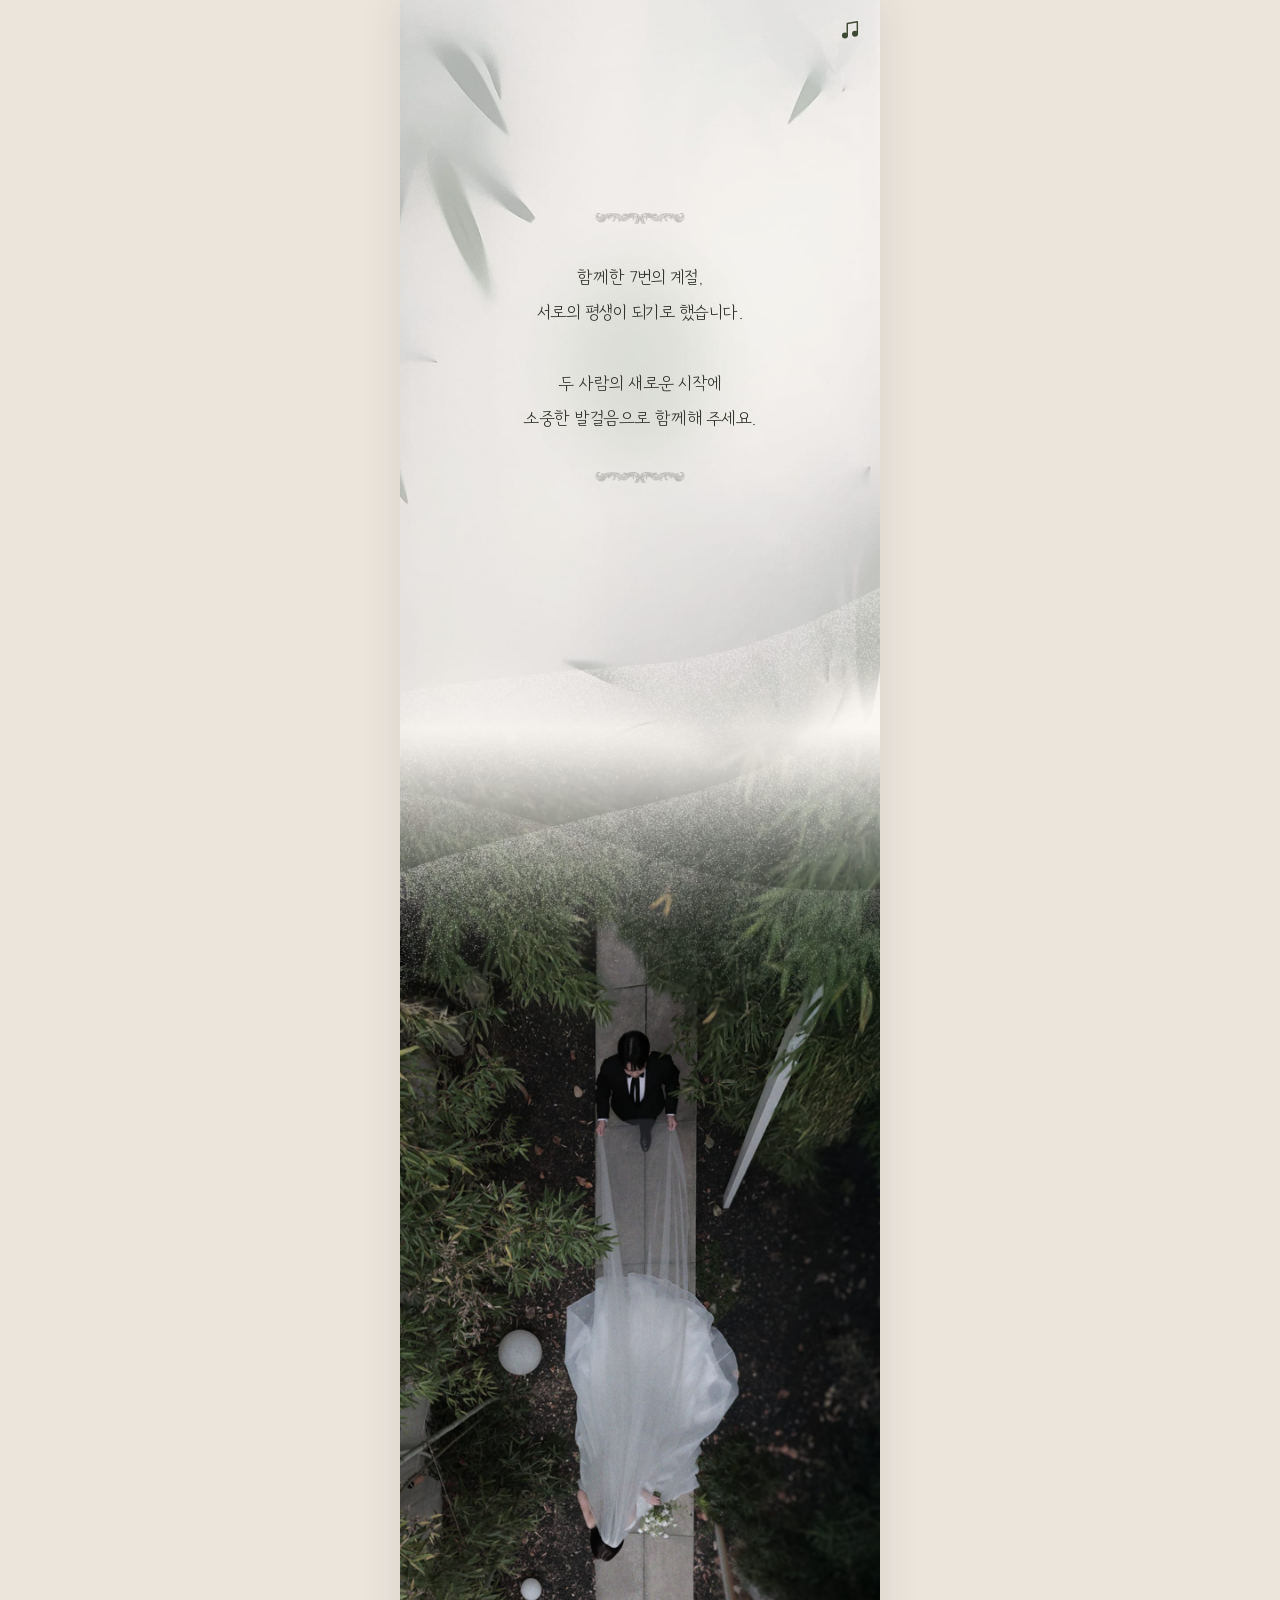
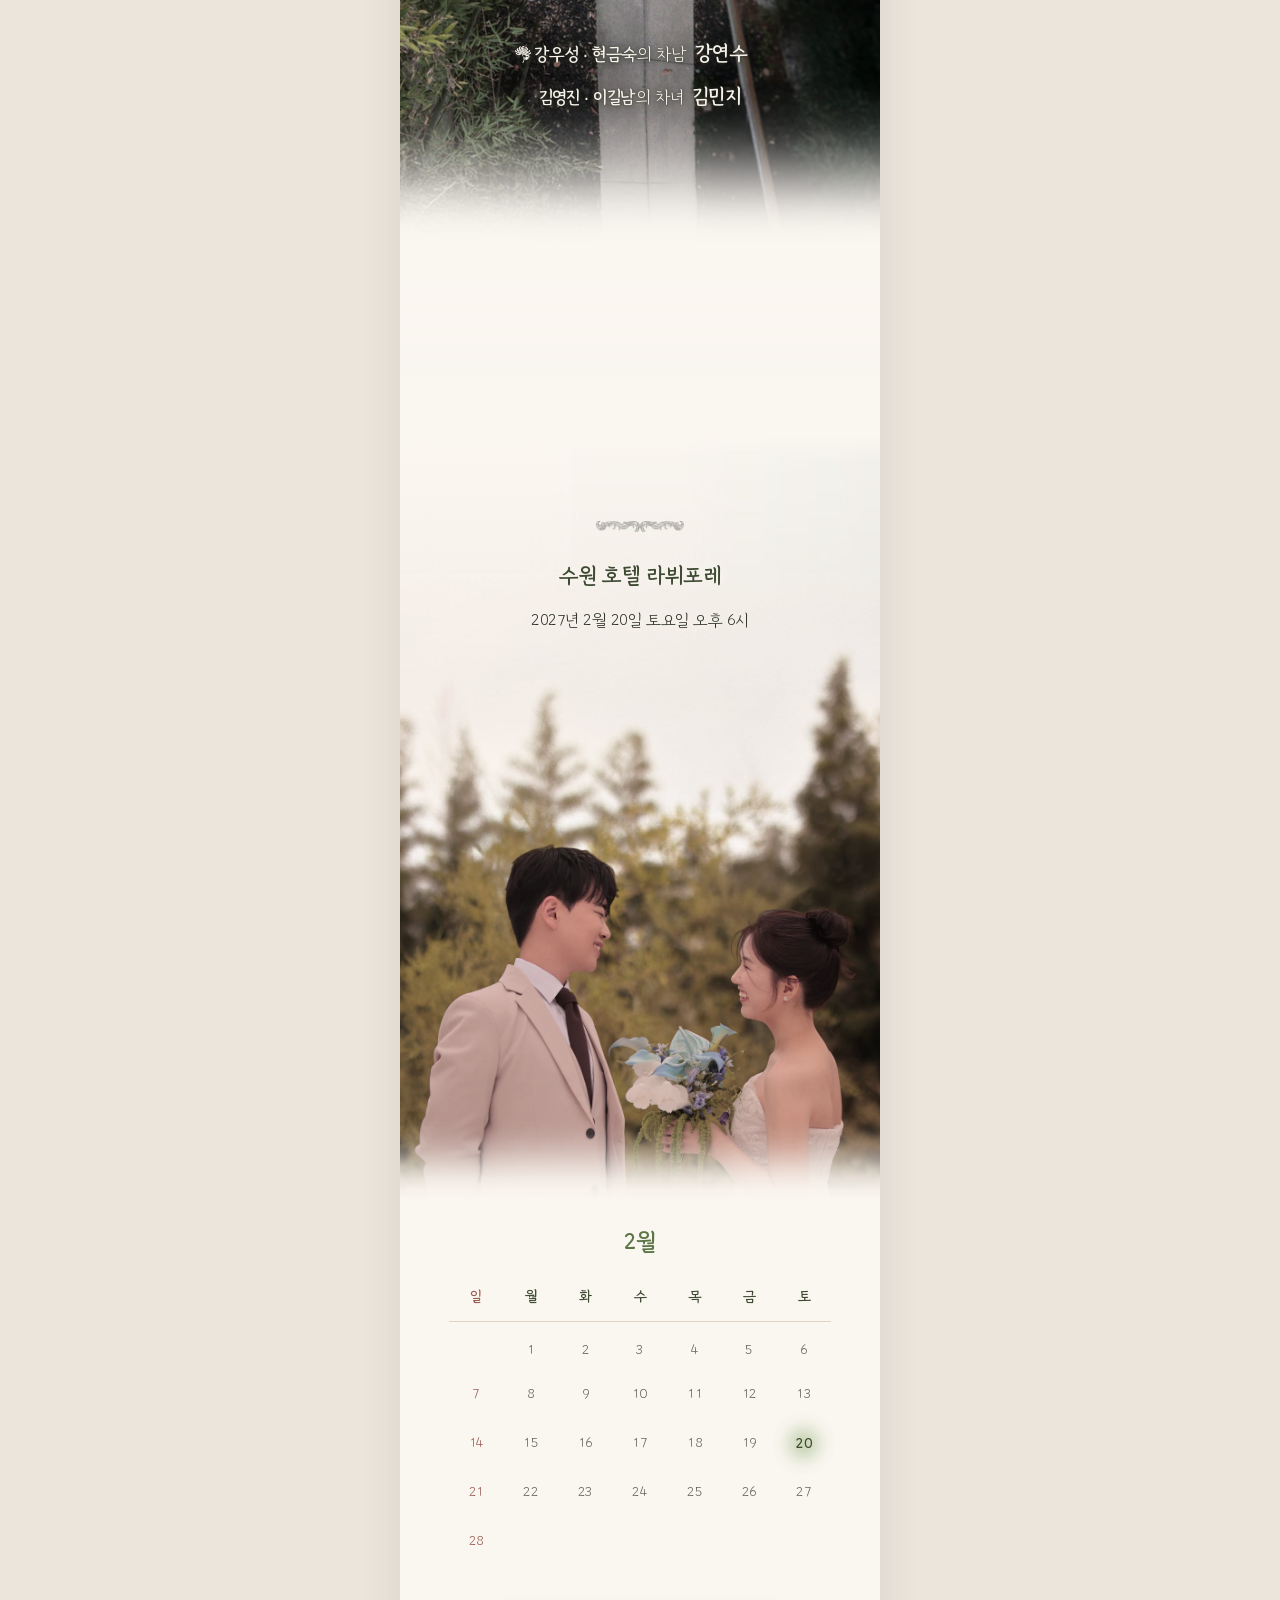
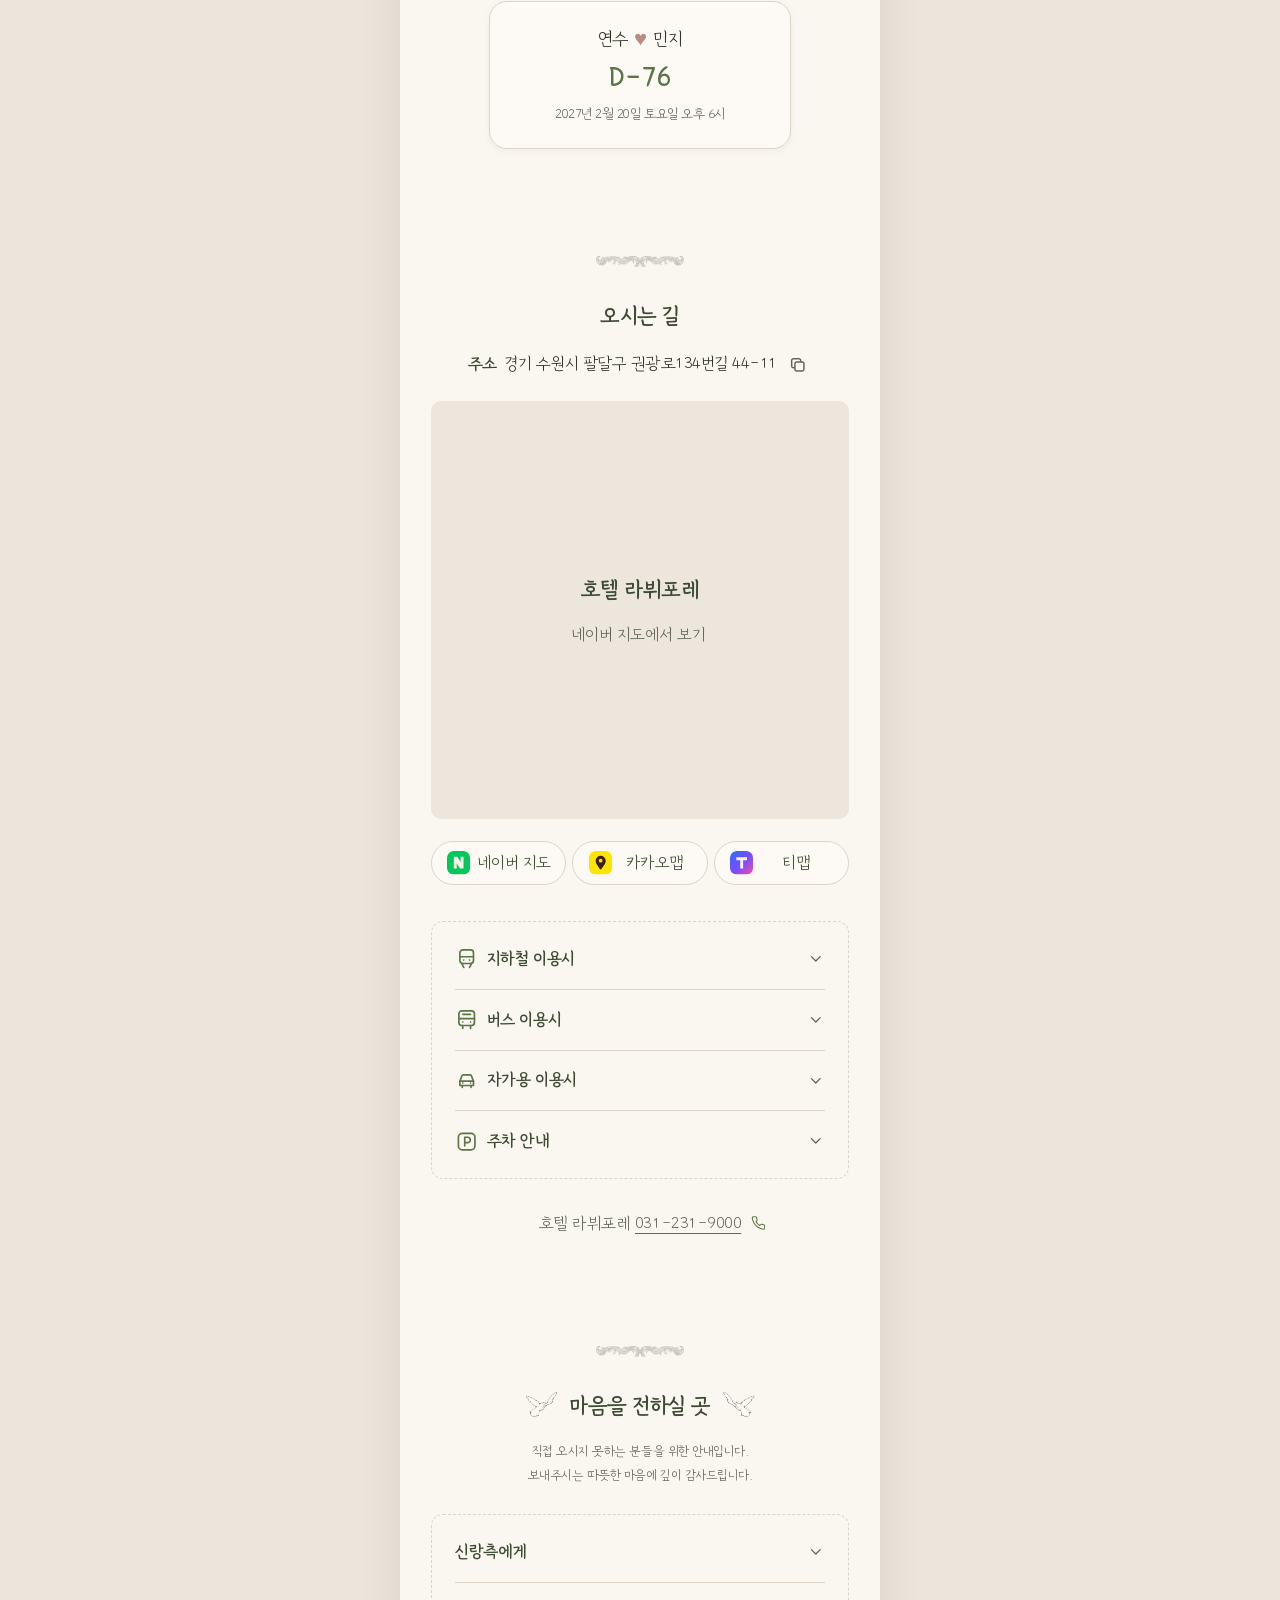
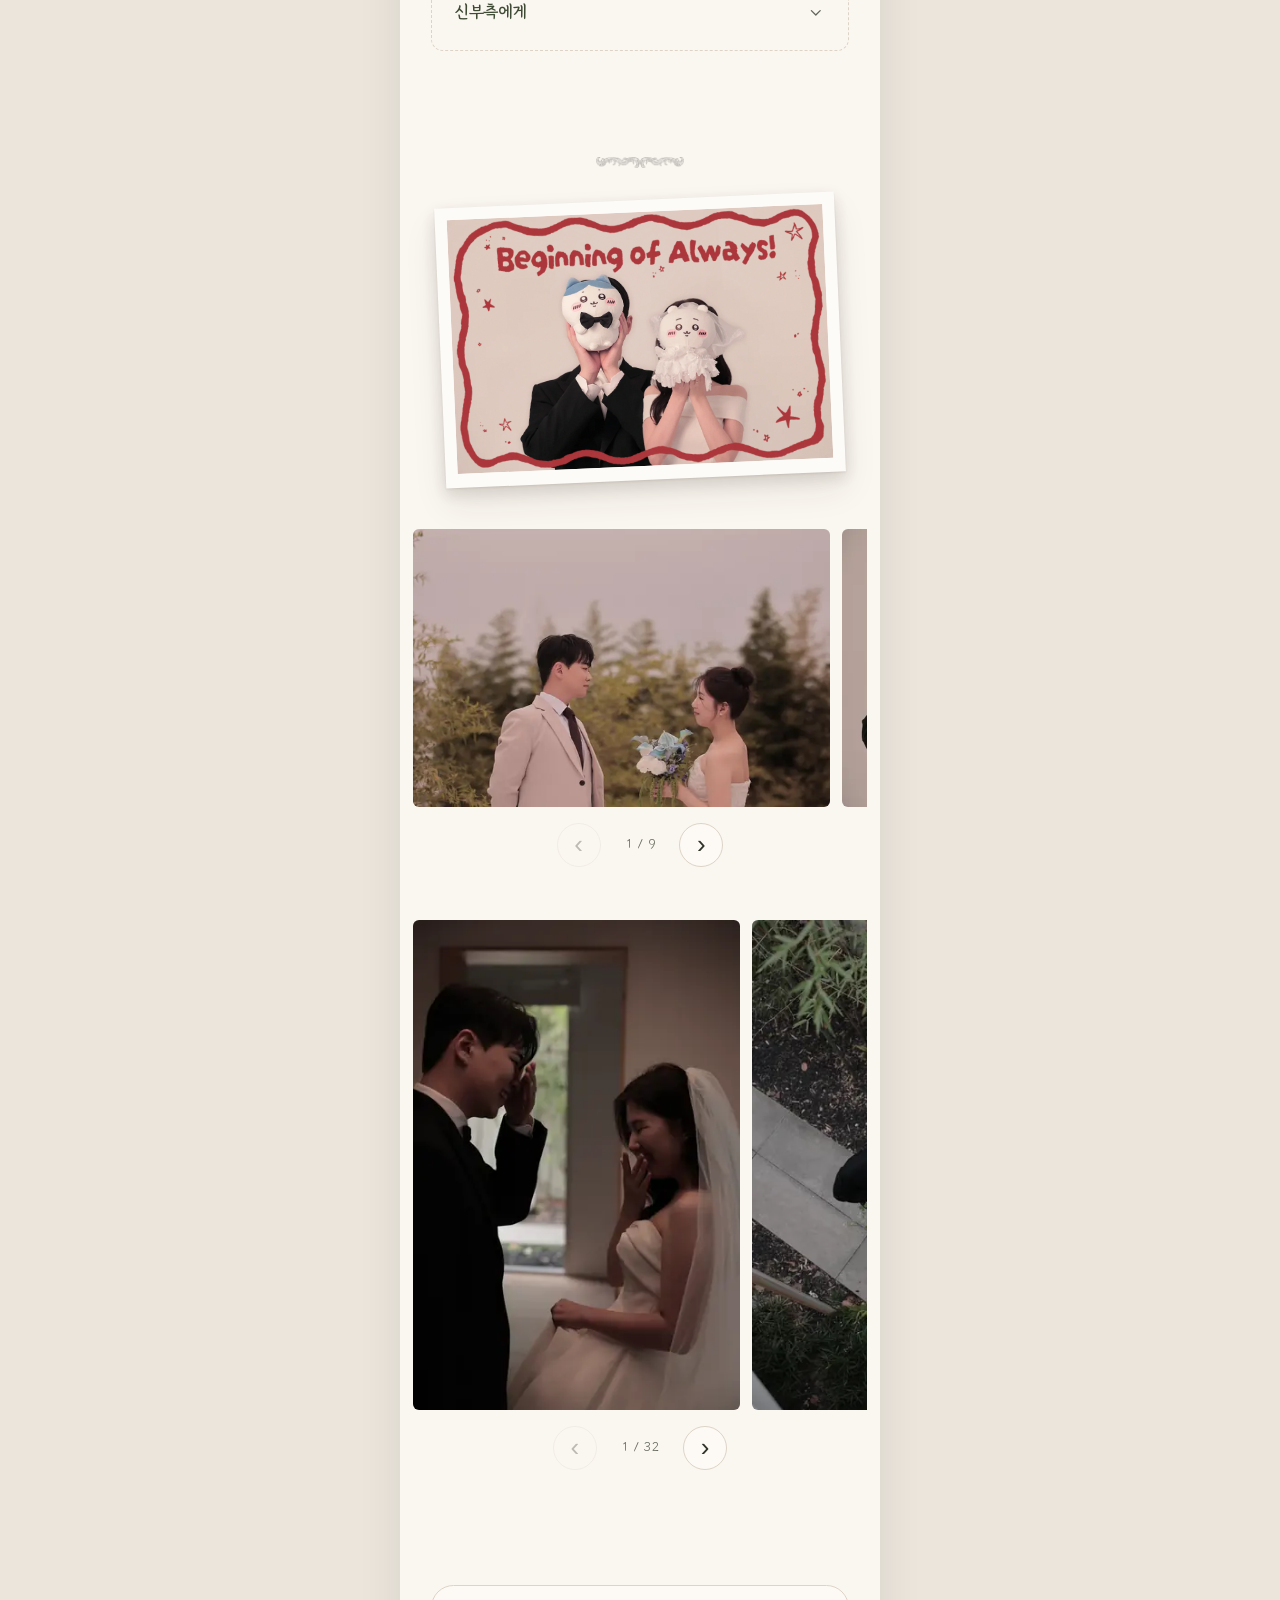
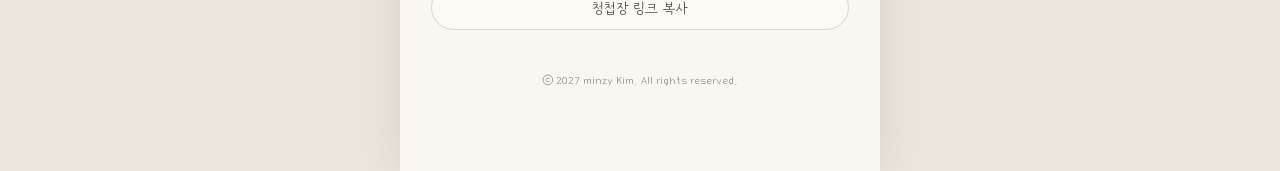
==== web/index.html @ 47d132ed "Allow mouse dragging in both photo sliders" ====
<!doctype html>
<html lang="ko">
<head>
<meta charset="utf-8">
<meta name="viewport" content="width=device-width, initial-scale=1, viewport-fit=cover">
<title>강연수 ♥ 김민지</title>
<meta name="description" content="2027년 2월 20일 토요일 오후 6시, 수원 호텔 라뷔포레">
<meta property="og:type" content="website">
<meta property="og:title" content="강연수 ♥ 김민지">
<meta property="og:description" content="2027년 2월 20일 토요일 오후 6시 · 수원 호텔 라뷔포레">
<!-- og:image must be an absolute URL for KakaoTalk etc. — swap the host when the site moves to real hosting -->
<meta property="og:image" content="https://yoga-tournament-concerning-annually.trycloudflare.com/img/og.jpg?v=3">
<meta property="og:image:width" content="1200">
<meta property="og:image:height" content="811">
<meta name="theme-color" content="#faf6f0">
<link rel="preload" href="fonts/GangwonEdu-Opening.woff2" as="font" type="font/woff2" crossorigin>
<script>document.documentElement.classList.add('opening-font-pending');</script>

<style>
  @font-face { font-family: "GangwonEduOpening"; font-weight: 300; font-display: swap; ascent-override: 86%; descent-override: 14%; src: url("fonts/GangwonEdu-Opening.woff2") format("woff2"); }
  @font-face { font-family: "GangwonEdu"; font-weight: 300; font-display: swap; ascent-override: 86%; descent-override: 14%; src: url("fonts/GangwonEdu-Light.woff2") format("woff2"), url("fonts/GangwonEdu-Light.woff") format("woff"); }
  @font-face { font-family: "GangwonEdu"; font-weight: 700; font-display: swap; ascent-override: 86%; descent-override: 14%; src: url("fonts/GangwonEdu-Bold.woff2") format("woff2"), url("fonts/GangwonEdu-Bold.woff") format("woff"); }

  :root {
    /* palette — warm cream + sage, no pure black/white */
    --page: #faf6f0;        /* page background */
    --outer: #ebe5dc;       /* outside the 480px column */
    --surface: #fdfaf5;     /* buttons */
    --line: #ddd4c7;        /* borders, dividers */
    --ink: #2f3328;         /* body text 12:1 */
    --ink-strong: #3e4a33;  /* titles 8.7:1 */
    --muted: #62665a;       /* secondary text 5.5:1 */
    --accent: #5b7547;      /* sage text 4.8:1 */
    --accent-fill: #5f7a4c; /* sage fills behind cream text */
    --day-fill: var(--accent); /* wedding-day circle in the D-day colour; takes light text */
    --sun: #9a5d53;         /* sunday 4.8:1 */
    --on-dark: #f7f2ea;     /* text on photos / dark fills */
    --shade: 47, 51, 40;    /* rgb of --ink for shadows */
    /* 1 design px (PSD is 1080 wide) */
    --u: calc(min(100vw, 480px) / 1080);
    /* readable type scale with phone floors */
    --fs-body: max(15px, calc(var(--u) * 42));
    --fs-small: max(13px, calc(var(--u) * 36));
    --fs-title: max(19px, calc(var(--u) * 54));
  }
  * { box-sizing: border-box; margin: 0; padding: 0; }
  html { -webkit-text-size-adjust: 100%; }
  body {
    background: var(--outer);
    color: var(--ink);
    font-family: "GangwonEdu", "Apple SD Gothic Neo", "Noto Sans KR", sans-serif;
    font-weight: 300;
    line-height: 1.7;
    letter-spacing: -0.03em; /* GangwonEdu sets wide; tighten the whole page a touch */
    word-break: keep-all;
  }
  .page {
    width: min(100vw, 480px);
    margin: 0 auto;
    background: var(--page);
    overflow: hidden; overflow: clip;
    box-shadow: 0 0 40px rgba(var(--shade), .1);
  }

  /* ---------- Hero (PSD 0–4200) ---------- */
  .hero {
    position: relative; aspect-ratio: 1080 / 4200; overflow: hidden; overflow: clip; /* clip: never becomes a scroll container */
    background: var(--page) url("img/hero.jpg") center top / 100% auto no-repeat;
  }
  .hero .orn { position: absolute; left: 50%; margin: 0; transform: translateX(-50%); }
  .hero .poem {
    font-family: "GangwonEduOpening", "GangwonEdu", sans-serif;
    min-height: 9em; opacity: 1; transition: opacity 1.2s ease;
    position: absolute; left: 0; right: 0; top: calc(var(--u) * 585);
    text-align: center; font-size: calc(var(--u) * 44); line-height: 1.8; color: var(--ink);
  }
  .hero .poem p + p { margin-top: 1.8em; }
  html.opening-font-pending .hero .poem { opacity: 0; transition: none; }
  .hero .names {
    position: absolute; left: 0; right: 0; top: calc(var(--u) * 3740 - 30px);
    text-align: center; color: var(--on-dark);
    /* no dark box behind the names any more (Rectangle 4 removed from hero.jpg) — a layered soft shade instead */
    text-shadow: 0 0 2px rgba(var(--shade), .75), 0 1px 6px rgba(var(--shade), .65), 0 0 16px rgba(var(--shade), .55), 0 0 32px rgba(var(--shade), .35);
    font-size: calc(var(--u) * 44); line-height: 1.9;
  }
  .names .line { white-space: nowrap; }
  .names b { font-weight: 700; }
  .names .who { font-weight: 700; font-size: 1.15em; margin-left: .35em; }
  /* inline so it travels with the text; negative margin cancels its width so the text stays centred */
  .names .flower {
    display: inline-block; vertical-align: middle; position: relative; top: -.08em;
    width: .8em; height: .9em; margin: 0 .15em 0 -.95em; /* image is 113×160, drawn a little flatter than its own ratio */
    filter: drop-shadow(0 0 3px rgba(var(--shade), .7)) drop-shadow(0 1px 8px rgba(var(--shade), .45));
  }

  /* ---------- Common section ---------- */
  section.block { padding: calc(var(--u) * 240) calc(var(--u) * 70) 0; text-align: center; }
  section.cal-sec { padding-top: 0; } /* no empty band: the photo's sky starts right where the hero fades out */
  section.block:last-of-type { padding-bottom: calc(var(--u) * 120); }
  .orn { display: block; height: auto; width: calc(var(--u) * 200); margin: 0 auto calc(var(--u) * 72); opacity: .5; }  .title { font-weight: 700; color: var(--ink-strong); font-size: var(--fs-title); line-height: 1.4; }
  .sub { font-size: var(--fs-body); color: var(--ink); margin-top: calc(var(--u) * 28); }
  .reveal {
    opacity: 0; transform: translateY(24px);
    transition: opacity 1.8s cubic-bezier(.22,.61,.36,1), transform 2s cubic-bezier(.22,.61,.36,1);
  }
  .reveal.on { opacity: 1; transform: none; }

  /* ---------- Couple photo with venue/date on top (calendar section) ----------
     Fades are plain cream gradient overlays (::before top, ::after bottom), NOT mask-image: a CSS mask over
     these large scaled layers made Chrome repeat a band of the block. */
  .duo {
    /* tall: long sky running up into the hero's cream. The bottom is trimmed by RAISE so the couple
       (anchored to the bottom) sits higher, while the forest and heading are pushed back down by RAISE. */
    --extra: 0px;   /* (spare) extra photo height at the bottom */
    --raise: calc(90px - var(--extra));
    position: relative; height: calc(var(--u) * 2300 - var(--raise)); overflow: hidden; overflow: clip;
    margin: 0 calc(var(--u) * -70) calc(var(--u) * -40); /* full-bleed past section padding */
  }
  .duo::before, .duo::after { content: ""; position: absolute; left: 0; right: 0; z-index: 1; pointer-events: none; }
  .duo::before { /* top: page cream easing out (smoothstep) */
    top: -1px; height: 14%;
    background: linear-gradient(to bottom, var(--page) 0%, rgba(250,246,240,.97) 12%, rgba(250,246,240,.87) 25%, rgba(250,246,240,.7) 38%, rgba(250,246,240,.5) 50%, rgba(250,246,240,.3) 62%, rgba(250,246,240,.13) 75%, rgba(250,246,240,.03) 88%, rgba(250,246,240,0) 100%);
  }
  .duo::after { /* bottom: couple is cut at the waist, ease into the page */
    bottom: -1px; height: 9%; /* short fade: hides the chest-level cut, shows as much body as the photo has */
    background: linear-gradient(to bottom, rgba(250,246,240,0) 0%, rgba(250,246,240,.03) 12%, rgba(250,246,240,.13) 25%, rgba(250,246,240,.3) 38%, rgba(250,246,240,.5) 50%, rgba(250,246,240,.7) 62%, rgba(250,246,240,.87) 75%, rgba(250,246,240,.97) 88%, var(--page) 100%);
  }
  .duo > img { position: absolute; left: 0; bottom: 0; width: 100%; height: auto; aspect-ratio: 1080 / 1667; }
  .duo > img { transform-origin: 50% 100%; scale: 1.08; } /* people a bit larger, anchored at the bottom */
  .duo > .bg { scale: 1.13; translate: -15px calc(var(--raise) - 87px); } /* forest enlarged on its own so the treeline rises high above the couple */
  /* couple a bit smaller (1.08 → 1.02) scaled around head height (≈51.6% of the image) so the heads stay put;
     nudged left for optical centring, then 5px back to the right */
  .duo .couple { scale: 1.02; transform-origin: 50% 51.6%; translate: calc(-1.75% + 5px) calc(-1 * var(--extra)); }
  /* Trigger at the couple's head level, below the photo's transparent sky. */
  .couple-trigger { position: absolute; left: 50%; bottom: calc(var(--u) * 800); width: 1px; height: 1px; pointer-events: none; }
  .duo .head { position: absolute; left: 0; right: 0; bottom: calc(var(--u) * 1535 - 30px - var(--raise)); z-index: 2; } /* treetops sit at 765/2300; heading ends 30px below them (over the treetops) */
  .duo .head .orn { margin-bottom: calc(var(--u) * 60); filter: drop-shadow(0 0 3px rgba(250,246,240,.9)); opacity: .7; }
  /* soft cream halo so the dark text stays legible where it overlaps the treetops */
  .duo .head .title, .duo .head .sub {
    text-shadow: 0 0 2px rgba(250,246,240,.95), 0 0 8px rgba(250,246,240,.9), 0 0 18px rgba(250,246,240,.75);
  }

  /* ---------- Calendar ---------- */
  .cal { width: calc(var(--u) * 860); margin: calc(var(--u) * 90) auto 0; }
  .cal .month { color: var(--accent); font-weight: 700; font-size: max(20px, calc(var(--u) * 58)); margin-bottom: calc(var(--u) * 40); }
  .cal table { width: 100%; border-collapse: collapse; table-layout: fixed; }
  .cal th {
    font-weight: 700; font-size: var(--fs-small); color: var(--ink-strong);
    padding-bottom: calc(var(--u) * 24); border-bottom: 1px solid var(--line);
  }
  .cal th:first-child { color: var(--sun); }
  .cal tbody tr:first-child td { padding-top: calc(var(--u) * 20); }
  .cal td { font-size: var(--fs-small); color: var(--muted); height: max(40px, calc(var(--u) * 110)); line-height: 1; }
  .cal td.sun { color: var(--sun); }
  .cal td.day span {
    display: inline-flex; align-items: center; justify-content: center;
    width: max(32px, calc(var(--u) * 88)); height: max(32px, calc(var(--u) * 88)); border-radius: 50%;
    position: relative; isolation: isolate; color: var(--ink-strong); font-weight: 700; /* dark: the 50% circle is too light for ivory text */
  }
  /* softly blurred circle behind a sharp number */
  .cal td.day span::before {
    content: ""; position: absolute; inset: 5px; z-index: -1; border-radius: 50%; /* smaller core, spread out by the heavy blur */
    background: var(--day-fill); filter: blur(9px) saturate(1.25) brightness(1.3); opacity: .45; /* same hue as D-day, punchier */
  }
  /* D-day widget */
  .dday {
    margin: calc(var(--u) * 80) auto 0; width: calc(var(--u) * 680);
    padding: calc(var(--u) * 44) calc(var(--u) * 40) calc(var(--u) * 48);
    background: var(--surface); border: 1px solid var(--line); border-radius: 18px;
    box-shadow: 0 2px 8px rgba(var(--shade), .045);
  }
  .dd-who { font-size: max(16px, calc(var(--u) * 48 - 1px)); color: var(--ink); }
  .dd-heart { color: #b98a82; font-size: .9em; }
  .dd-when { margin-top: calc(var(--u) * 14); font-size: max(13px, calc(var(--u) * 32 + 1px)); color: var(--muted); white-space: nowrap; }
  .dd-badge {
    margin-top: calc(var(--u) * 10); font-weight: 700; color: var(--accent);
    font-size: max(24px, calc(var(--u) * 70)); line-height: 1.1;
  }

  /* ---------- Map ---------- */
  .addr { font-size: var(--fs-body); color: var(--ink); }
  .title + .addr { margin-top: calc(var(--u) * 36); }
  /* the address is nearly full-width, so its copy button sits inline (wraps under it on very narrow phones) */
  .addr > span { display: inline-flex; align-items: center; justify-content: center; flex-wrap: wrap; }
  /* icon-only copy button, centred on the text line */
  .copy.icon { width: 1.6em; height: 1.6em; padding: 0; border: 0; background: none; border-radius: 6px; font-size: 1em; }
  .addr .copy.icon { position: static; transform: none; display: inline-flex; margin-left: .3em; }
  .acc .copy.icon { left: calc(100% + .35em); }
  .copy.icon:active { background: #ece6dd; }
  .copy.icon svg { width: 1.05em; height: 1.05em; fill: none; stroke: var(--muted); stroke-width: 1.8; stroke-linejoin: round; }
  .addr b { font-weight: 700; color: var(--ink-strong); margin-right: .4em; }
  .map {
    display: block; width: 100%; aspect-ratio: 1 / 1; margin: calc(var(--u) * 60 - 6px) auto 0;
    border-radius: 10px; overflow: hidden; background: #ece6dd;
  }
  .map-fallback {
    height: 100%; display: flex; flex-direction: column; align-items: center; justify-content: center; gap: calc(var(--u) * 20);
    color: var(--muted); font-size: var(--fs-body); text-decoration: none;
  }
  .map-fallback b { color: var(--ink-strong); font-weight: 700; font-size: var(--fs-title); }
  .map-label {
    background: var(--ink-strong); color: var(--on-dark); font-family: "GangwonEdu", sans-serif; font-weight: 700;
    font-size: 14px; line-height: 1; padding: 8px 12px; border-radius: 6px; white-space: nowrap; transform: translate(-50%, -150%);
    box-shadow: 0 2px 8px rgba(var(--shade), .25);
  }
  .btns {
    display: grid; grid-template-columns: repeat(3, 1fr); gap: calc(var(--u) * 14);
    width: calc(var(--u) * 960); max-width: 100%; margin: calc(var(--u) * 50) auto 0; /* one row: 네이버 지도 · 카카오맵 · 티맵 */
  }
  .btns .btn { font-size: var(--fs-body); padding: 0 calc(var(--u) * 10); gap: .35em; white-space: nowrap; }
  /* every label gets the longest label's width → logo+label groups are the same size, centred in each button */
  .btns .btn .t { min-width: 3.9em; text-align: center; } /* 3.9em = longest label (네이버 지도); shorter ones centre in that slot */
  .btn {
    font: inherit; font-size: var(--fs-small); color: var(--ink-strong); text-decoration: none; cursor: pointer;
    background: var(--surface); border: 1px solid var(--line); border-radius: 999px;
    display: inline-flex; align-items: center; justify-content: center; gap: .5em; line-height: 1;
    height: max(38px, calc(var(--u) * 100)); padding: 0 calc(var(--u) * 32); -webkit-tap-highlight-color: transparent;
  }
  .btn:active { background: #f1ebe2; }
  .btn .logo { width: 1.25em; height: 1.25em; flex: none; border-radius: 28%; }
  .btn .logo.icon { border-radius: 0; }
  .tel { margin-top: calc(var(--u) * 64); font-size: var(--fs-body); color: var(--muted); }
  .tel a { color: inherit; text-underline-offset: 3px; }
  .tel > span { position: relative; }
  .tel .call {
    position: absolute; left: calc(100% + .5em); top: 50%; transform: translateY(-50%);
    display: inline-flex; align-items: center; justify-content: center;
    width: .8em; height: .8em; -webkit-tap-highlight-color: transparent;
  }
  .tel .call::after { content: ""; position: absolute; inset: -12px; } /* bigger tap area */
  .tel .call:active { opacity: .6; }
  .tel .call svg { width: 100%; height: 100%; fill: none; stroke: var(--accent); stroke-width: 1.7; stroke-linecap: round; stroke-linejoin: round; }

  /* ---------- Directions ---------- */
  .way {
    margin-top: calc(var(--u) * 80); padding: calc(var(--u) * 16) calc(var(--u) * 52);
    border: 1.5px dashed var(--line); border-radius: 12px; text-align: left;
  }
  /* each item folds on its own; closed by default, tap the row to open */
  .way details + details { border-top: 1px solid var(--line); }
  .way summary {
    display: flex; align-items: center; justify-content: space-between; gap: .5em;
    padding: calc(var(--u) * 40) 0; cursor: pointer; list-style: none; -webkit-tap-highlight-color: transparent;
  }
  .way summary::-webkit-details-marker { display: none; }
  .way .chev { width: 1.1em; height: 1.1em; flex: none; fill: none; stroke: var(--muted); stroke-width: 1.8; stroke-linecap: round; stroke-linejoin: round; transition: rotate .3s ease; }
  .way details[open] .chev { rotate: 180deg; }
  .way details.closing .chev, .accs details.closing .chev { rotate: 0deg; } /* flip back as soon as closing starts */
  .way details[open] > ul { padding-bottom: calc(var(--u) * 44); }
  .way h3 {
    display: flex; align-items: center; gap: .45em;
    font-weight: 700; color: var(--ink-strong); font-size: var(--fs-body); line-height: 1.3;
  }
  .way h3 svg { width: 1.25em; height: 1.25em; flex: none; fill: none; stroke: var(--accent); stroke-width: 1.7; stroke-linecap: round; stroke-linejoin: round; }
  .way ul { list-style: none; padding-left: 1.7em; }
  .way li { font-size: var(--fs-small); color: var(--ink); line-height: 1.65; word-break: keep-all; }
  .way li + li { margin-top: calc(var(--u) * 14); }
  .way li.note { color: var(--muted); }
  .way .stop { display: block; }
  .way .lines { display: block; color: var(--accent); padding-left: 1.5em; }
  .way .mark {
    display: inline-flex; align-items: center; justify-content: center; width: 1.35em; height: 1.35em; margin-right: .4em;
    border: 1px solid var(--accent); border-radius: 50%; color: var(--accent); font-weight: 700; font-size: .8em; line-height: 1; vertical-align: .1em;
  }

  /* ---------- Accounts ---------- */
  /* a dove on each side of the heading, both flying toward the text (same width → text stays centred) */
  .dove { display: inline-block; width: 1.35em; height: auto; vertical-align: middle; margin: 0 .5em; position: relative; top: -.15em; }
  .dove.flip { scale: -1 1; }
  .acc-note { margin-top: calc(var(--u) * 36); font-size: max(12px, calc(var(--u) * 32)); line-height: 1.7; color: var(--muted); opacity: .8; }
  .acc-note + .accs { margin-top: calc(var(--u) * 60); }
  /* two folding groups (신랑측에게 / 신부측에게), closed by default — same look as the directions box */
  .accs {
    margin-top: calc(var(--u) * 80); padding: calc(var(--u) * 16) calc(var(--u) * 52);
    border: 1.5px dashed var(--line); border-radius: 12px;
  }
  .acc + .acc { border-top: 1px solid var(--line); }
  .acc summary {
    display: flex; align-items: center; justify-content: space-between; gap: .5em;
    padding: calc(var(--u) * 40) 0; cursor: pointer; list-style: none; -webkit-tap-highlight-color: transparent;
  }
  .acc summary::-webkit-details-marker { display: none; }
  .acc h3 { font-weight: 700; color: var(--ink-strong); font-size: var(--fs-body); line-height: 1.3; }
  .acc .chev { width: 1.1em; height: 1.1em; flex: none; fill: none; stroke: var(--muted); stroke-width: 1.8; stroke-linecap: round; stroke-linejoin: round; transition: rotate .3s ease; }
  .acc[open] .chev { rotate: 180deg; }
  .acc[open] > ul { padding-bottom: calc(var(--u) * 36); }
  .acc li { list-style: none; padding: calc(var(--u) * 20) 0; white-space: nowrap; text-align: center; }
  /* two lines per holder: "role  name" then "bank number [복사]" */
  .acc .who { display: block; font-size: var(--fs-body); color: var(--ink); margin-bottom: calc(var(--u) * 8); }
  .acc .role { font-style: normal; font-size: var(--fs-small); color: var(--muted); margin-right: .45em; }
  .acc .num { position: relative; display: inline-block; font-size: var(--fs-small); color: var(--muted); }
  .copy {
    font: inherit; font-size: max(12px, calc(var(--u) * 30)); color: var(--muted); background: var(--surface); cursor: pointer;
    position: absolute; left: calc(100% + .7em); top: 50%; transform: translateY(-50%); white-space: nowrap;
    display: inline-flex; align-items: center; justify-content: center; line-height: 1;
    height: max(26px, calc(var(--u) * 70)); padding: 0 .8em;
    border: 1px solid var(--line); border-radius: 6px;
  }

  /* ---------- Gallery ---------- */
  /* printed-photo card above the gallery: off-white border, slight tilt, soft drop shadow */
  .snap {
    margin: 0 auto calc(var(--u) * 110); width: calc(var(--u) * 900);
    padding: calc(var(--u) * 26) calc(var(--u) * 26) calc(var(--u) * 30);
    background: #fdfbf7; rotate: -2.5deg;
    box-shadow: 0 1px 2px rgba(60,52,40,.10), 0 calc(var(--u) * 14) calc(var(--u) * 36) rgba(60,52,40,.16), 0 calc(var(--u) * 40) calc(var(--u) * 80) rgba(60,52,40,.08);
  }
  .snap-in { position: relative; aspect-ratio: 1080 / 730; overflow: hidden; }
  .snap-in::after { content: ""; position: absolute; inset: 0; background: url("img/noise.png") repeat; background-size: 128px 128px; mix-blend-mode: overlay; opacity: .04; pointer-events: none; }
  .snap img { position: absolute; inset: 0; width: 100%; height: 100%; display: block;
    -webkit-user-drag: none; user-select: none; -webkit-user-select: none; -webkit-touch-callout: none; pointer-events: none; }

  .gallery { display: flex; gap: 12px; margin: 0 calc(var(--u) * -40); overflow-x: auto; scroll-snap-type: x mandatory; scroll-behavior: smooth; scrollbar-width: none; -webkit-overflow-scrolling: touch; }
  .gallery::-webkit-scrollbar { display: none; }
  .gallery button { flex: 0 0 92%; padding: 0; border: 0; background: #ece6dd; aspect-ratio: 3 / 2; overflow: hidden; cursor: zoom-in; border-radius: 6px; scroll-snap-align: start; }
  .gallery--portrait button { flex-basis: 72%; aspect-ratio: 2 / 3; }
  .gallery img { display: block; width: 100%; height: 100%; object-fit: cover; }
  .gallery { cursor: grab; touch-action: pan-x pan-y; }
  .gallery.is-dragging { cursor: grabbing; scroll-snap-type: none; scroll-behavior: auto; user-select: none; }
  .gallery.is-dragging button { cursor: grabbing; }
  .gallery-group + .gallery-group { margin-top: calc(var(--u) * 120); }
  .gallery-controls { display: flex; align-items: center; justify-content: center; gap: 24px; margin-top: 16px; color: var(--muted); font-size: var(--fs-small); }
  .gallery-controls button { width: 44px; height: 44px; border: 1px solid var(--line); border-radius: 50%; background: var(--surface); color: var(--ink); font-size: 26px; cursor: pointer; }
  .gallery-controls button:disabled { opacity: .3; cursor: default; }
  @media (prefers-reduced-motion: reduce) { .gallery { scroll-behavior: auto; } }
  .lightbox {
    position: fixed; inset: 0; z-index: 50; background: rgba(var(--shade), .97);
    display: flex; align-items: center; justify-content: center; touch-action: pan-y;
  }
  .lightbox[hidden] { display: none; }
  .lb-img { max-width: 100vw; max-height: 86vh; object-fit: contain; user-select: none; -webkit-user-drag: none; }
  .lightbox button { position: absolute; background: none; border: 0; padding: 10px; cursor: pointer; -webkit-tap-highlight-color: transparent; }
  .lightbox svg { width: 26px; height: 26px; fill: none; stroke: var(--on-dark); stroke-width: 1.6; stroke-linecap: round; stroke-linejoin: round; display: block; }
  .lb-close { top: max(10px, env(safe-area-inset-top)); right: 8px; }
  .lb-prev { left: 4px; top: 50%; translate: 0 -50%; }
  .lb-next { right: 4px; top: 50%; translate: 0 -50%; }
  .lb-count { position: absolute; bottom: max(18px, env(safe-area-inset-bottom)); left: 0; right: 0; text-align: center; color: var(--on-dark); font-size: 13px; letter-spacing: .1em; opacity: .8; }

  /* discourage saving photos: no drag, no long-press "save image" callout, taps go to the parent instead */
  .duo img, .gallery img, .lb-img {
    -webkit-user-drag: none; user-select: none; -webkit-user-select: none; -webkit-touch-callout: none; pointer-events: none;
  }

  footer { text-align: center; padding: calc(var(--u) * 140) calc(var(--u) * 70) calc(var(--u) * 180); }
  footer .btn { width: 100%; }
  footer .copyright { margin-top: calc(var(--u) * 90); font-size: max(11px, calc(var(--u) * 28)); color: var(--muted); opacity: .75; letter-spacing: 0; }
  footer .copyright .c { width: .95em; height: .95em; vertical-align: -.12em; fill: none; stroke: currentColor; stroke-width: 1.6; stroke-linecap: round; } /* GangwonEdu has no © glyph: drawn so it matches on every device */

  .toast {
    position: fixed; left: 50%; bottom: 40px; transform: translate(-50%, 20px); opacity: 0;
    background: rgba(var(--shade), .92); color: var(--on-dark); font-size: 14px; line-height: 1.4; padding: 11px 20px; border-radius: 999px;
    transition: opacity .25s, transform .25s; pointer-events: none; white-space: nowrap;
  }
  .toast.show { opacity: 1; transform: translate(-50%, 0); }

  @media (prefers-reduced-motion: reduce) { .reveal { transform: none; transition: opacity .45s ease; } }

  /* BGM toggle: top-right corner of the 480px column */
  .bgm {
    position: fixed; z-index: 40; top: calc(env(safe-area-inset-top, 0px) + 12px); right: max(12px, calc((100% - 480px) / 2 + 12px));
    width: 36px; height: 36px; padding: 0; cursor: pointer; background: none; border: 0;
    display: grid; place-items: center; color: var(--ink-strong); -webkit-tap-highlight-color: transparent;
  }
  .bgm svg { width: 22px; height: 22px; filter: drop-shadow(0 0 2px rgba(250,246,240,.9)); fill: none; stroke: currentColor; stroke-width: 1.6; stroke-linecap: round; stroke-linejoin: round; }
  .bgm svg circle { fill: currentColor; } /* solid note heads */
  .bgm .off { display: none; }
  .bgm[aria-pressed="false"] .on { display: none; }
  .bgm[aria-pressed="false"] .off { display: block; }
</style>
</head>
<body>
<button class="bgm" id="bgm" type="button" aria-pressed="false" aria-label="배경음악 켜기">
  <svg class="on" viewBox="0 0 24 24" aria-hidden="true"><path d="M9 18V5l11-2v13"/><circle cx="6.5" cy="18" r="2.5"/><circle cx="17.5" cy="16" r="2.5"/></svg>
  <svg class="off" viewBox="0 0 24 24" aria-hidden="true"><path d="M9 18V5l11-2v13"/><circle cx="6.5" cy="18" r="2.5"/><circle cx="17.5" cy="16" r="2.5"/><path d="M3 3l18 18"/></svg>
</button>
<audio id="bgmAudio" data-src="audio/borderless.mp3" loop preload="none"></audio>
<main class="page">

  <!-- 포스터 인트로 -->
  <header class="hero" id="hero">
    <img class="orn" src="img/ornament.png" width="720" height="90" alt="" style="top: calc(var(--u) * 480)">
    <img class="orn" src="img/ornament.png" width="720" height="90" alt="" style="top: calc(var(--u) * 1061)">
    <div class="poem">
      <p>함께한 7번의 계절,<br>서로의 평생이 되기로 했습니다.</p>
      <p>두 사람의 새로운 시작에<br>소중한 발걸음으로 함께해 주세요.</p>
    </div>
    <div class="names reveal">
      <div class="row"><span class="line"><img class="flower" src="img/flower.png" alt=""><b>강우성</b> · <b>현금숙</b>의 차남<span class="who">강연수</span></span></div>
      <div class="row"><span class="line"><b>김영진</b> · <b>이길남</b>의 차녀<span class="who">김민지</span></span></div>
    </div>
  </header>

  <!-- 달력 -->
  <section class="block cal-sec">
    <div class="duo">
      <img class="bg" src="img/cal-bg.jpg" alt="" width="1080" height="1667" loading="lazy">
      <img class="couple reveal" src="img/cal-couple.webp" alt="마주 보며 웃는 신랑 신부" width="1080" height="1667" loading="lazy">
      <span class="couple-trigger" aria-hidden="true"></span>
      <div class="head reveal">
        <img class="orn" src="img/ornament.png" width="720" height="90" alt="">
        <h2 class="title">수원 호텔 라뷔포레</h2>
        <p class="sub">2027년 2월 20일 토요일 오후 6시</p>
      </div>
    </div>
    <div class="cal reveal" id="cal"></div>
    <div class="dday reveal" id="dday">
      <p class="dd-who">연수 <span class="dd-heart">♥</span> 민지</p>
      <p class="dd-badge">D-0</p>
      <p class="dd-when">2027년 2월 20일 토요일 오후 6시</p>
    </div>
  </section>

  <!-- 지도 -->
  <section class="block">
    <img class="orn" src="img/ornament.png" width="720" height="90" alt="">
    <h2 class="title reveal">오시는 길</h2>
    <p class="addr reveal"><span><b>주소</b>경기 수원시 팔달구 권광로134번길 44-11<button class="copy icon" data-copy="경기 수원시 팔달구 권광로134번길 44-11" aria-label="주소 복사"><svg viewBox="0 0 24 24" aria-hidden="true"><rect x="8.5" y="8.5" width="11" height="11" rx="2"/><path d="M15.5 8.5V6.5a2 2 0 0 0-2-2h-7a2 2 0 0 0-2 2v7a2 2 0 0 0 2 2h2"/></svg></button></span></p>
    <div class="map reveal" id="map">
      <a class="map-fallback" href="https://map.naver.com/p/search/%ED%98%B8%ED%85%94%EB%9D%BC%EB%B7%94%ED%8F%AC%EB%A0%88" target="_blank" rel="noopener"><b>호텔 라뷔포레</b>네이버 지도에서 보기 ›</a>
    </div>
    <div class="btns reveal">
      <a class="btn" href="https://map.naver.com/p/search/%ED%98%B8%ED%85%94%EB%9D%BC%EB%B7%94%ED%8F%AC%EB%A0%88" target="_blank" rel="noopener"><svg class="logo" viewBox="0 0 24 24" aria-hidden="true"><rect width="24" height="24" rx="6" fill="#03c75a"/><path d="M7 6h3.6l3.4 5.2V6H17v12h-3.6L10 12.8V18H7z" fill="#f7f2ea"/></svg><span class="t">네이버 지도</span></a>
      <a class="btn" href="https://map.kakao.com/link/search/%ED%98%B8%ED%85%94%EB%9D%BC%EB%B7%94%ED%8F%AC%EB%A0%88" target="_blank" rel="noopener"><svg class="logo" viewBox="0 0 24 24" aria-hidden="true"><rect width="24" height="24" rx="6" fill="#fee500"/><path d="M12 4.8a5.2 5.2 0 0 0-5.2 5.2c0 3.8 5.2 9.2 5.2 9.2s5.2-5.4 5.2-9.2A5.2 5.2 0 0 0 12 4.8zm0 7.1a1.9 1.9 0 1 1 0-3.8 1.9 1.9 0 0 1 0 3.8z" fill="#3c1e1e"/></svg><span class="t">카카오맵</span></a>
      <button class="btn" id="tmap"><svg class="logo" viewBox="0 0 24 24" aria-hidden="true"><defs><linearGradient id="tmapg" x1="0" y1="0" x2="1" y2="1"><stop offset="0" stop-color="#2e6bff"/><stop offset=".55" stop-color="#7a4dff"/><stop offset="1" stop-color="#ff4d9a"/></linearGradient></defs><rect width="24" height="24" rx="6" fill="url(#tmapg)"/><path d="M6.5 6.5h11v3h-4V18h-3V9.5h-4z" fill="#f7f2ea"/></svg><span class="t">티맵</span></button>
    </div>
    <div class="way reveal">
      <details>
        <summary><h3><svg viewBox="0 0 24 24" aria-hidden="true"><rect x="5" y="3" width="14" height="14" rx="3"/><path d="M5 10h14M9 21l-2-4M15 21l2-4M9 13.5h.01M15 13.5h.01"/></svg>지하철 이용시</h3><svg class="chev" viewBox="0 0 24 24" aria-hidden="true"><path d="M6 9l6 6 6-6"/></svg></summary>
        <ul>
          <li>분당선 수원시청역 ▶ 1번 출구에서 도보 3분 거리</li>
          <li class="note">※ 1호선 이용시 수원역에서 분당선 환승 ▶ 수원시청역 하차</li>
        </ul>
      </details>
      <details>
        <summary><h3><svg viewBox="0 0 24 24" aria-hidden="true"><rect x="4" y="3" width="16" height="15" rx="3"/><path d="M4 11h16M8 21v-3M16 21v-3M8 14.5h.01M16 14.5h.01M8 6.5h8"/></svg>버스 이용시</h3><svg class="chev" viewBox="0 0 24 24" aria-hidden="true"><path d="M6 9l6 6 6-6"/></svg></summary>
        <ul>
          <li><span class="stop"><span class="mark">A</span>수원시청역 5번 출구, 수원시청 하차</span><span class="lines">92, 92-1, 61, 81</span></li>
          <li><span class="stop"><span class="mark">B</span>수원시청역 3번 출구, 서울보증보험 하차</span><span class="lines">3002, 4000, 80, 202</span></li>
          <li><span class="stop"><span class="mark">C</span>수원시청역 2번 출구, 벽산그랜드코아 하차</span><span class="lines">13-1, 80, 99-2, 202</span></li>
          <li><span class="stop"><span class="mark">D</span>수원시청역 1번 출구, 파비오더씨타</span><span class="lines">11-1, 61, 80, 81</span></li>
        </ul>
      </details>
      <details>
        <summary><h3><svg viewBox="0 0 24 24" aria-hidden="true"><path d="M5 17h14v-4.5l-1.8-4.6A2 2 0 0 0 15.3 6H8.7a2 2 0 0 0-1.9 1.9L5 12.5z"/><path d="M5 12.5h14M7.5 17v2M16.5 17v2M8 14.5h.01M16 14.5h.01"/></svg>자가용 이용시</h3><svg class="chev" viewBox="0 0 24 24" aria-hidden="true"><path d="M6 9l6 6 6-6"/></svg></summary>
        <ul>
          <li>영동고속도로 → 동수원IC → 수원시청 방향</li>
          <li>경부고속도로 → 수원IC → 수원시청 방향</li>
          <li class="note">※ 내비게이션 이용시<br>"경기도 수원시 팔달구 인계동 1133-7" 또는<br>"경기도 수원시 팔달구 권광로134번길 46" 입력</li>
        </ul>
      </details>
      <details>
        <summary><h3><svg viewBox="0 0 24 24" aria-hidden="true"><rect x="3.5" y="3.5" width="17" height="17" rx="4"/><path d="M10 16.5v-9h3a2.75 2.75 0 0 1 0 5.5h-3"/></svg>주차 안내</h3><svg class="chev" viewBox="0 0 24 24" aria-hidden="true"><path d="M6 9l6 6 6-6"/></svg></summary>
        <ul>
          <li>호텔 라뷔포레(구 호텔리츠)에 도착하시면 웨딩홀 정문 앞에서 주차를 안내해 드립니다.</li>
          <li>가장 가까우면서 빈자리가 있는 주차장으로 바로 안내해 드리니, 현장 안내에 따라 주세요.</li>
        </ul>
      </details>
    </div>
    <p class="tel reveal"><span>호텔 라뷔포레 <a href="tel:031-231-9000">031-231-9000</a><a class="call" href="tel:031-231-9000" aria-label="호텔 라뷔포레에 전화하기"><svg viewBox="0 0 24 24" aria-hidden="true"><path d="M22 16.92v3a2 2 0 0 1-2.18 2 19.79 19.79 0 0 1-8.63-3.07 19.5 19.5 0 0 1-6-6 19.79 19.79 0 0 1-3.07-8.67A2 2 0 0 1 4.11 2h3a2 2 0 0 1 2 1.72 12.84 12.84 0 0 0 .7 2.81 2 2 0 0 1-.45 2.11L8.09 9.91a16 16 0 0 0 6 6l1.27-1.27a2 2 0 0 1 2.11-.45 12.84 12.84 0 0 0 2.81.7A2 2 0 0 1 22 16.92z"/></svg></a></span></p>
  </section>

  <!-- 마음을 전하실 곳 -->
  <section class="block">
    <img class="orn" src="img/ornament.png" width="720" height="90" alt="">
    <h2 class="title reveal"><img class="dove flip" src="img/dove.png" width="120" height="91" alt="">마음을 전하실 곳<img class="dove" src="img/dove.png" width="120" height="91" alt=""></h2>
    <p class="acc-note reveal">직접 오시지 못하는 분들을 위한 안내입니다.<br>보내주시는 따뜻한 마음에 깊이 감사드립니다.</p>
    <div class="accs reveal">
      <details class="acc">
        <summary><h3>신랑측에게</h3><svg class="chev" viewBox="0 0 24 24" aria-hidden="true"><path d="M6 9l6 6 6-6"/></svg></summary>
        <ul>
          <li><span class="who"><em class="role">신랑 어머니</em>현금숙</span><span class="num">국민 40660104372748<button class="copy icon" data-copy="국민 40660104372748" aria-label="계좌번호 복사"><svg viewBox="0 0 24 24" aria-hidden="true"><rect x="8.5" y="8.5" width="11" height="11" rx="2"/><path d="M15.5 8.5V6.5a2 2 0 0 0-2-2h-7a2 2 0 0 0-2 2v7a2 2 0 0 0 2 2h2"/></svg></button></span></li>
          <li><span class="who"><em class="role">신랑</em>강연수</span><span class="num">국민 40660104372748<button class="copy icon" data-copy="국민 40660104372748" aria-label="계좌번호 복사"><svg viewBox="0 0 24 24" aria-hidden="true"><rect x="8.5" y="8.5" width="11" height="11" rx="2"/><path d="M15.5 8.5V6.5a2 2 0 0 0-2-2h-7a2 2 0 0 0-2 2v7a2 2 0 0 0 2 2h2"/></svg></button></span></li>
        </ul>
      </details>
      <details class="acc">
        <summary><h3>신부측에게</h3><svg class="chev" viewBox="0 0 24 24" aria-hidden="true"><path d="M6 9l6 6 6-6"/></svg></summary>
        <ul>
          <li><span class="who"><em class="role">신부 아버지</em>김영진</span><span class="num">농협 325-02-083786<button class="copy icon" data-copy="농협 325-02-083786" aria-label="계좌번호 복사"><svg viewBox="0 0 24 24" aria-hidden="true"><rect x="8.5" y="8.5" width="11" height="11" rx="2"/><path d="M15.5 8.5V6.5a2 2 0 0 0-2-2h-7a2 2 0 0 0-2 2v7a2 2 0 0 0 2 2h2"/></svg></button></span></li>
          <li><span class="who"><em class="role">신부 어머니</em>이길남</span><span class="num">국민 406-21-0366-228<button class="copy icon" data-copy="국민 406-21-0366-228" aria-label="계좌번호 복사"><svg viewBox="0 0 24 24" aria-hidden="true"><rect x="8.5" y="8.5" width="11" height="11" rx="2"/><path d="M15.5 8.5V6.5a2 2 0 0 0-2-2h-7a2 2 0 0 0-2 2v7a2 2 0 0 0 2 2h2"/></svg></button></span></li>
          <li><span class="who"><em class="role">신부</em>김민지</span><span class="num">국민 40660104372748<button class="copy icon" data-copy="국민 40660104372748" aria-label="계좌번호 복사"><svg viewBox="0 0 24 24" aria-hidden="true"><rect x="8.5" y="8.5" width="11" height="11" rx="2"/><path d="M15.5 8.5V6.5a2 2 0 0 0-2-2h-7a2 2 0 0 0-2 2v7a2 2 0 0 0 2 2h2"/></svg></button></span></li>
        </ul>
      </details>
    </div>
  </section>

  <!-- 갤러리 -->
  <section class="block gallery-sec" aria-label="사진 갤러리">
    <img class="orn" src="img/ornament.png" width="720" height="90" alt="">
    <figure class="snap" aria-label="Beginning of Always!">
      <div class="snap-in">
        <img src="img/always.webp" alt="" loading="lazy" decoding="async">
        <img class="boil" src="img/frame-boil.webp" alt="" loading="lazy" decoding="async">
      </div>
    </figure>
    <div class="gallery-group">
      <div class="gallery gallery--landscape" id="gallery-landscape"></div>
      <div class="gallery-controls">
        <button type="button" data-slide="prev" aria-label="가로 사진 이전 슬라이드">‹</button>
        <span class="gallery-position" aria-live="polite">1 / 0</span>
        <button type="button" data-slide="next" aria-label="가로 사진 다음 슬라이드">›</button>
      </div>
    </div>
    <div class="gallery-group">
      <div class="gallery gallery--portrait" id="gallery-portrait"></div>
      <div class="gallery-controls">
        <button type="button" data-slide="prev" aria-label="세로 사진 이전 슬라이드">‹</button>
        <span class="gallery-position" aria-live="polite">1 / 0</span>
        <button type="button" data-slide="next" aria-label="세로 사진 다음 슬라이드">›</button>
      </div>
    </div>
  </section>
  <div class="lightbox" id="lightbox" hidden>
    <button class="lb-close" type="button" aria-label="닫기"><svg viewBox="0 0 24 24" aria-hidden="true"><path d="M6 6l12 12M18 6L6 18"/></svg></button>
    <button class="lb-nav lb-prev" type="button" aria-label="이전 사진"><svg viewBox="0 0 24 24" aria-hidden="true"><path d="M15 6l-6 6 6 6"/></svg></button>
    <img class="lb-img" alt="">
    <button class="lb-nav lb-next" type="button" aria-label="다음 사진"><svg viewBox="0 0 24 24" aria-hidden="true"><path d="M9 6l6 6-6 6"/></svg></button>
    <p class="lb-count"></p>
  </div>

  <footer>
    <button class="btn" id="share">청첩장 링크 복사</button>
    <p class="copyright"><svg class="c" viewBox="0 0 24 24" aria-label="©"><circle cx="12" cy="12" r="10"/><path d="M15.2 9.2a4 4 0 1 0 0 5.6"/></svg> 2027 minzy Kim. All rights reserved.</p>
  </footer>
</main>
<div class="toast" id="toast"></div>

<script>
  // Only the opening text waits for its small font subset; the page stays visible.
  (function () {
    let finished = false;
    const show = function () {
      if (finished) return;
      finished = true;
      setTimeout(() => requestAnimationFrame(() => requestAnimationFrame(() => {
        document.documentElement.classList.remove('opening-font-pending');
      })), 500);
    };
    const timeout = setTimeout(show, 4000);
    if (!document.fonts || !document.fonts.load) { show(); return; }
    document.fonts.load('300 1em GangwonEduOpening', document.querySelector('.poem').textContent)
      .then(() => { clearTimeout(timeout); show(); }, () => { clearTimeout(timeout); show(); });
  })();
  const WEDDING = new Date(2027, 1, 20, 18, 0);

  // 네이버 지도 (NAVER Cloud Platform > Maps > Application 의 Client ID).
  // 비어 있거나 인증에 실패하면 약도 이미지가 그대로 보입니다.
  const NAVER_MAP_KEY = 'wsmjdfwhe7';
  const VENUE = { name: '호텔 라뷔포레', lat: 37.258426, lng: 127.033507 };

  // 티맵은 웹 지도가 없어 앱으로 길안내를 엽니다. 앱이 없으면 스토어로 보냅니다.
  document.getElementById('tmap').addEventListener('click', function () {
    const ua = navigator.userAgent;
    const isIOS = /iPhone|iPad|iPod/i.test(ua), isAndroid = /Android/i.test(ua);
    if (!isIOS && !isAndroid) { showToast('티맵은 휴대폰에서 이용할 수 있습니다'); return; }
    const store = isIOS ? 'https://apps.apple.com/kr/app/id431589174' : 'market://details?id=com.skt.tmap.ku';
    const timer = setTimeout(function () { if (!document.hidden) location.href = store; }, 1500);
    document.addEventListener('visibilitychange', function () { if (document.hidden) clearTimeout(timer); }, { once: true });
    location.href = 'tmap://route?rGoName=' + encodeURIComponent(VENUE.name) + '&rGoX=' + VENUE.lng + '&rGoY=' + VENUE.lat;
  });

  (function () {
    if (!NAVER_MAP_KEY) return;
    const box = document.getElementById('map');
    const fallback = box.innerHTML;
    window.navermap_authFailure = function () {
      box.classList.remove('live'); box.innerHTML = fallback;
    };
    const s = document.createElement('script');
    s.src = 'https://oapi.map.naver.com/openapi/v3/maps.js?ncpKeyId=' + encodeURIComponent(NAVER_MAP_KEY);
    s.onload = function () {
      const pos = new naver.maps.LatLng(VENUE.lat, VENUE.lng);
      box.innerHTML = ''; box.classList.add('live');
      const map = new naver.maps.Map(box, {
        center: pos, zoom: 16,
        // 페이지 스크롤을 방해하지 않도록 드래그·휠은 끄고 확대/축소 버튼만 둡니다.
        draggable: false, pinchZoom: false, scrollWheel: false, disableDoubleTapZoom: true,
        zoomControl: true, zoomControlOptions: { position: naver.maps.Position.TOP_RIGHT, style: naver.maps.ZoomControlStyle.SMALL },
      });
      new naver.maps.Marker({ position: pos, map: map });
      new naver.maps.Marker({
        position: pos, map: map, clickable: false,
        icon: { content: '<div class="map-label">' + VENUE.name + '</div>', anchor: new naver.maps.Point(0, 0) },
      });
    };
    s.onerror = window.navermap_authFailure;
    document.head.appendChild(s);
  })();

  // Calendar for the wedding month
  (function () {
    const y = WEDDING.getFullYear(), m = WEDDING.getMonth(), d = WEDDING.getDate();
    const first = new Date(y, m, 1).getDay(), last = new Date(y, m + 1, 0).getDate();
    let html = '<div class="month">' + (m + 1) + '월</div><table><thead><tr>' +
      ['일', '월', '화', '수', '목', '금', '토'].map(w => '<th>' + w + '</th>').join('') + '</tr></thead><tbody><tr>';
    for (let i = 0; i < first; i++) html += '<td></td>';
    for (let day = 1; day <= last; day++) {
      const col = (first + day - 1) % 7;
      if (col === 0 && day !== 1) html += '</tr><tr>';
      const cls = [col === 0 ? 'sun' : '', day === d ? 'day' : ''].join(' ').trim();
      html += '<td' + (cls ? ' class="' + cls + '"' : '') + '>' + (day === d ? '<span>' + day + '</span>' : day) + '</td>';
    }
    html += '</tr></tbody></table>';
    document.getElementById('cal').innerHTML = html;

  })();

  // D-day widget badge (D-n / D-DAY / D+n), refreshed each minute so it rolls over at midnight
  (function () {
    const badge = document.querySelector('#dday .dd-badge');
    function update() {
      const today = new Date(); today.setHours(0, 0, 0, 0);
      const day = new Date(WEDDING); day.setHours(0, 0, 0, 0);
      const diff = Math.round((day - today) / 86400000);
      badge.textContent = diff > 0 ? 'D-' + diff : diff === 0 ? 'D-DAY' : 'D+' + (-diff);
    }
    update();
    setInterval(update, 60000);
  })();

  // Copy helpers
  const toast = document.getElementById('toast');
  let toastTimer;
  function showToast(msg) {
    toast.textContent = msg; toast.classList.add('show');
    clearTimeout(toastTimer); toastTimer = setTimeout(() => toast.classList.remove('show'), 1600);
  }
  async function copy(text) {
    try { await navigator.clipboard.writeText(text); }
    catch (e) {
      const ta = document.createElement('textarea'); ta.value = text; ta.style.position = 'fixed'; ta.style.opacity = '0';
      document.body.appendChild(ta); ta.select(); document.execCommand('copy'); ta.remove();
    }
  }
  document.querySelectorAll('[data-copy]').forEach(b => b.addEventListener('click', async () => {
    let value = b.dataset.copy;
    if (b.closest('.acc')) {
      const account = value.match(/^(.+?)\s+([\d\s-]+)$/);
      if (account) value = account[1] + ' ' + account[2].replace(/\D/g, '');
    }
    await copy(value); showToast('복사되었습니다: ' + value);
  }));
  document.getElementById('share').addEventListener('click', async () => {
    if (navigator.share) { try { await navigator.share({ title: document.title, url: location.href }); return; } catch (e) {} }
    await copy(location.href); showToast('링크가 복사되었습니다');
  });

  // Smooth open/close for the folding rows (오시는 길 / 마음을 전하실 곳): animate the <details> height
  (function () {
    const reduce = matchMedia('(prefers-reduced-motion: reduce)').matches;
    const EASE = 'cubic-bezier(.22,.61,.36,1)';
    document.querySelectorAll('.way details, .accs details').forEach((d) => {
      const summary = d.querySelector('summary');
      let anim = null;
      summary.addEventListener('click', (e) => {
        if (reduce) return;
        e.preventDefault();
        const start = d.offsetHeight;
        if (anim) anim.cancel();
        d.style.overflow = 'hidden';
        let end;
        if (!d.open) { d.open = true; end = d.offsetHeight; }       // opening: measure full height
        else { end = summary.offsetHeight; d.classList.add('closing'); } // closing: back to the summary row
        anim = d.animate({ height: [start + 'px', end + 'px'] }, { duration: 420, easing: EASE });
        const body = d.querySelector('ul');
        if (body) body.animate({ opacity: d.classList.contains('closing') ? [1, 0] : [0, 1] }, { duration: 360, easing: EASE });
        anim.onfinish = () => {
          if (d.classList.contains('closing')) { d.open = false; d.classList.remove('closing'); }
          d.style.overflow = ''; anim = null;
        };
      });
    });
  })();

  // Gallery: 3-column thumbs (first 12, chevron reveals the rest) + full-screen viewer with swipe
  (function () {
    const GALLERIES = {"landscape": ["final-011", "final-018", "final-030", "final-032", "final-033", "final-034", "final-035", "final-036", "final-037"], "portrait": ["final-001", "final-002", "final-003", "final-004", "final-005", "final-006", "final-007", "final-008", "final-009", "final-010", "final-012", "final-013", "final-014", "final-015", "final-016", "final-017", "final-019", "final-020", "final-021", "final-022", "final-023", "final-024", "final-025", "final-026", "final-027", "final-028", "final-029", "final-031", "final-038", "final-039", "final-040", "final-041"]};
    let PHOTOS = [], groupLabel = '';
    for (const [kind, label] of [['landscape', '가로 사진'], ['portrait', '세로 사진']]) {
    const photos = GALLERIES[kind];
    const grid = document.getElementById('gallery-' + kind), group = grid.parentElement;
    const width = kind === 'landscape' ? 600 : 360, height = kind === 'landscape' ? 400 : 540;
    grid.innerHTML = photos.map((n, i) =>
      '<button type="button" data-i="' + i + '" aria-label="' + label + ' ' + (i + 1) + ' 크게 보기">' +
      '<img src="img/gallery-final/t/' + n + '.webp" alt="" loading="lazy" decoding="async" width="' + width + '" height="' + height + '"></button>').join('');
    const items = [...grid.querySelectorAll('button')];
    const prev = group.querySelector('[data-slide="prev"]'), next = group.querySelector('[data-slide="next"]'), position = group.querySelector('.gallery-position');
    let current = 0, frame = null;
    function sync() {
      const step = items.length > 1 ? items[1].offsetLeft - items[0].offsetLeft : 1;
      current = Math.max(0, Math.min(photos.length - 1, Math.round(grid.scrollLeft / step)));
      position.textContent = (current + 1) + ' / ' + photos.length;
      prev.disabled = current === 0; next.disabled = current === photos.length - 1;
    }
    function slide(delta) {
      current = Math.max(0, Math.min(photos.length - 1, current + delta));
      grid.scrollTo({ left: items[current].offsetLeft - items[0].offsetLeft, behavior: matchMedia('(prefers-reduced-motion: reduce)').matches ? 'auto' : 'smooth' });
    }
    prev.addEventListener('click', () => slide(-1)); next.addEventListener('click', () => slide(1));
    grid.addEventListener('scroll', () => { if (frame) return; frame = requestAnimationFrame(() => { frame = null; sync(); }); }, { passive: true });
    window.addEventListener('resize', sync);
    sync();
    let drag = null, suppressClick = false, suppressTimer;
    grid.addEventListener('pointerdown', e => {
      // Touch keeps the browser's native momentum scrolling and vertical page scroll.
      if (e.pointerType === 'touch' || e.button !== 0) return;
      clearTimeout(suppressTimer); suppressClick = false;
      drag = { id: e.pointerId, x: e.clientX, left: grid.scrollLeft, moved: false };
    });
    grid.addEventListener('pointermove', e => {
      if (!drag || e.pointerId !== drag.id) return;
      const dx = e.clientX - drag.x;
      if (!drag.moved && Math.abs(dx) < 6) return;
      if (!drag.moved) {
        drag.moved = true;
        grid.setPointerCapture(e.pointerId);
        grid.classList.add('is-dragging');
      }
      e.preventDefault();
      grid.scrollLeft = drag.left - dx;
    });
    function endDrag(e) {
      if (!drag || e.pointerId !== drag.id) return;
      const moved = drag.moved;
      drag = null;
      grid.classList.remove('is-dragging');
      if (grid.hasPointerCapture(e.pointerId)) grid.releasePointerCapture(e.pointerId);
      if (!moved) return;
      suppressClick = true;
      suppressTimer = setTimeout(() => { suppressClick = false; }, 400);
      sync(); slide(0);
    }
    grid.addEventListener('pointerup', endDrag);
    grid.addEventListener('pointercancel', endDrag);
    grid.addEventListener('lostpointercapture', endDrag);
    grid.addEventListener('pointerleave', e => { if (drag && !drag.moved) drag = null; });
    grid.addEventListener('click', e => {
      if (suppressClick) { e.preventDefault(); e.stopPropagation(); return; }
      const b = e.target.closest('button[data-i]');
      if (b) open(+b.dataset.i, photos, label);
    });
    }

    const lb = document.getElementById('lightbox'), img = lb.querySelector('.lb-img'), count = lb.querySelector('.lb-count');
    let cur = 0;
    const preload = (i) => { const p = new Image(); p.src = 'img/gallery-final/f/' + PHOTOS[(i + PHOTOS.length) % PHOTOS.length] + '.webp'; };
    function show(i) {
      cur = (i + PHOTOS.length) % PHOTOS.length;
      img.src = 'img/gallery-final/f/' + PHOTOS[cur] + '.webp';
      count.textContent = (cur + 1) + ' / ' + PHOTOS.length;
      img.alt = groupLabel + ' ' + (cur + 1);
      preload(cur + 1); preload(cur - 1);
    }
    function open(i, photos, label) {
      PHOTOS = photos; groupLabel = label;
      show(i); lb.hidden = false; document.body.style.overflow = 'hidden';
      const reduce = matchMedia('(prefers-reduced-motion: reduce)').matches;
      lb.animate({ opacity: [0, 1] }, { duration: reduce ? 180 : 350, easing: 'ease-out' });
      if (!reduce) img.animate({ transform: ['scale(.97)', 'scale(1)'] }, { duration: 400, easing: 'ease-out' });
    }
    function close() { lb.hidden = true; document.body.style.overflow = ''; }
    lb.querySelector('.lb-prev').addEventListener('click', (e) => { e.stopPropagation(); show(cur - 1); });
    lb.querySelector('.lb-next').addEventListener('click', (e) => { e.stopPropagation(); show(cur + 1); });
    lb.querySelector('.lb-close').addEventListener('click', close);
    lb.addEventListener('click', (e) => { if (e.target === lb) close(); });
    addEventListener('keydown', (e) => {
      if (lb.hidden) return;
      if (e.key === 'Escape') close(); else if (e.key === 'ArrowLeft') show(cur - 1); else if (e.key === 'ArrowRight') show(cur + 1);
    });
    let sx = null;
    lb.addEventListener('touchstart', (e) => { sx = e.touches[0].clientX; }, { passive: true });
    lb.addEventListener('touchend', (e) => {
      if (sx === null) return;
      const dx = e.changedTouches[0].clientX - sx; sx = null;
      if (Math.abs(dx) > 40) show(cur + (dx < 0 ? 1 : -1));
    });
  })();

  // Discourage saving photos: block the context menu / drag on the photo areas (hero, couple photo, gallery, viewer)
  ['.hero', '.duo', '.snap', '.gallery', '#lightbox'].forEach((sel) => {
    document.querySelectorAll(sel).forEach(el => {
    el.addEventListener('contextmenu', (e) => e.preventDefault());
    el.addEventListener('dragstart', (e) => e.preventDefault());
    });
  });

  // Scroll reveal
  const io = new IntersectionObserver(es => es.forEach(e => { if (e.isIntersecting) { e.target.classList.add('on'); io.unobserve(e.target); } }), { threshold: 0.15 });
  document.querySelectorAll('.reveal:not(.couple)').forEach(el => io.observe(el));
  // Start once the people reach the lower 85% of the viewport, not when the
  // large image's transparent upper area first intersects the screen.
  const coupleIO = new IntersectionObserver(entries => {
    entries.forEach(entry => {
      if (!entry.isIntersecting) return;
      document.querySelector('.duo .couple').classList.add('on');
      coupleIO.unobserve(entry.target);
    });
  }, { rootMargin: '0px 0px -15% 0px', threshold: 0 });
  coupleIO.observe(document.querySelector('.couple-trigger'));

  // BGM: try to start as soon as the page opens; if the browser blocks autoplay, start on the first tap anywhere
  // (unless the guest turned it off);
  // the corner button toggles it, with a short volume fade. Pauses while the tab is in the background.
  (function () {
    const btn = document.getElementById('bgm'), audio = document.getElementById('bgmAudio');
    const VOL = 0.5; let wanted = false, userChose = false, fadeT;
    const fade = (to, done) => {
      clearInterval(fadeT);
      fadeT = setInterval(() => {
        const v = audio.volume + (to > audio.volume ? 0.05 : -0.05);
        const before = audio.volume;
        if ((to > before && v >= to) || (to <= before && v <= to)) { audio.volume = to; clearInterval(fadeT); done && done(); return; }
        audio.volume = Math.max(0, Math.min(1, v));
        if (audio.volume === before) { clearInterval(fadeT); done && done(); } // iOS: volume is read-only → no fade
      }, 40);
    };
    const ui = (on) => { btn.setAttribute('aria-pressed', on); btn.setAttribute('aria-label', on ? '배경음악 끄기' : '배경음악 켜기'); };
    // BGM is ON by default. If the browser blocks autoplay, it stays "on" (icon too) and actually starts at the
    // guest's first touch/click/key anywhere — browsers only allow sound after such a gesture.
    let blocked = false, ready = false;
    const play = () => {
      wanted = true; ui(true);
      if (!ready) { blocked = true; return; }
      if (!audio.getAttribute('src')) audio.src = audio.dataset.src;
      audio.volume = 0;
      const p = audio.play();
      if (!p) { blocked = false; fade(VOL); return; }
      p.then(() => { blocked = false; fade(VOL); }, () => { blocked = true; });
    };
    const stop = () => { wanted = false; blocked = false; ui(false); fade(0, () => audio.pause()); };
    btn.addEventListener('click', () => { userChose = true; wanted ? stop() : play(); });
    const GESTURES = ['pointerup', 'touchend', 'click', 'keydown'];
    const kick = (e) => {
      if (btn.contains(e.target)) return;
      if (wanted && audio.paused) play();
      if (!wanted || !blocked) GESTURES.forEach((t) => removeEventListener(t, kick, true));
    };
    GESTURES.forEach((t) => addEventListener(t, kick, true));
    play(); // Set intent and button state without starting a download.
    const deferMusic = () => {
      const fontsReady = document.fonts ? document.fonts.ready : Promise.resolve();
      Promise.race([fontsReady, new Promise(resolve => setTimeout(resolve, 2000))])
        .then(() => setTimeout(() => {
          ready = true;
          if (wanted && !document.hidden) play();
        }, 1500));
    };
    if (document.readyState === 'complete') deferMusic();
    else window.addEventListener('load', deferMusic, { once: true });
    document.addEventListener('visibilitychange', () => {
      if (document.hidden) audio.pause(); else if (wanted) play();
    });
  })();
</script>
</body>
</html>
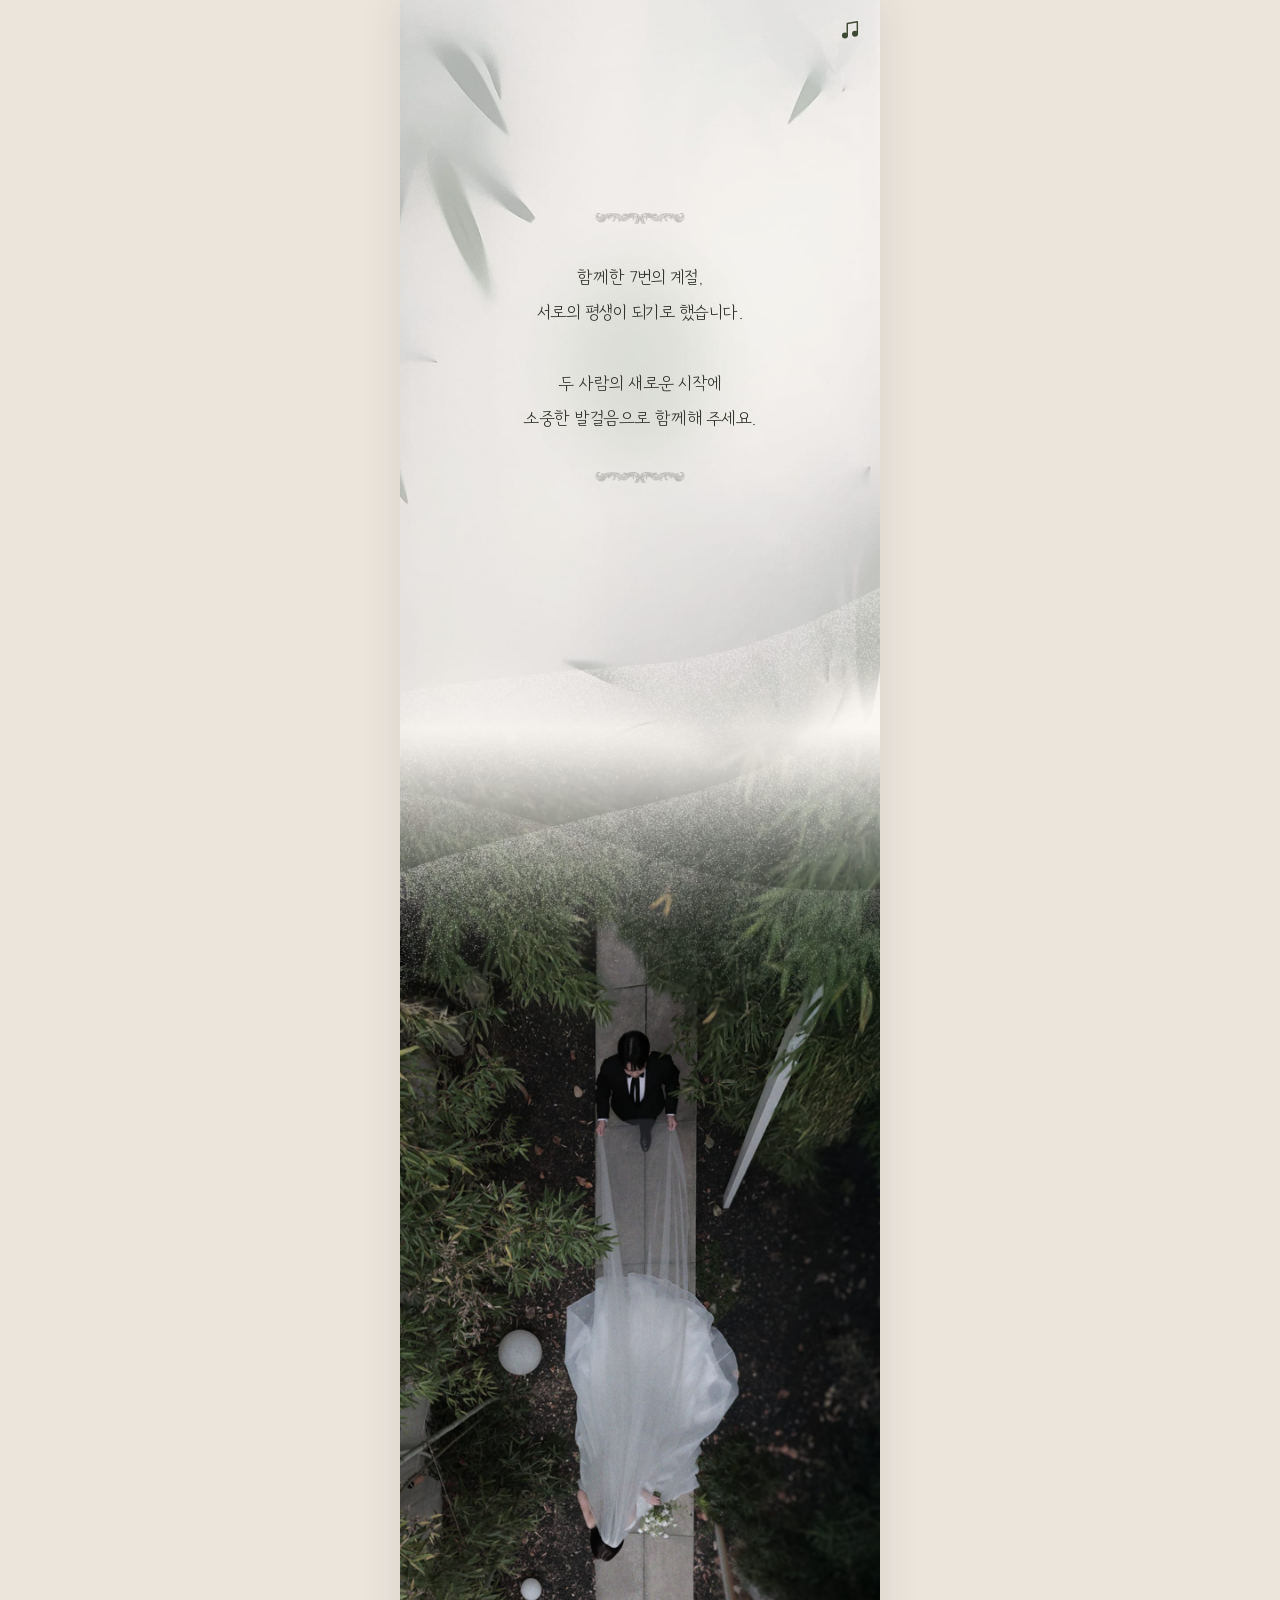
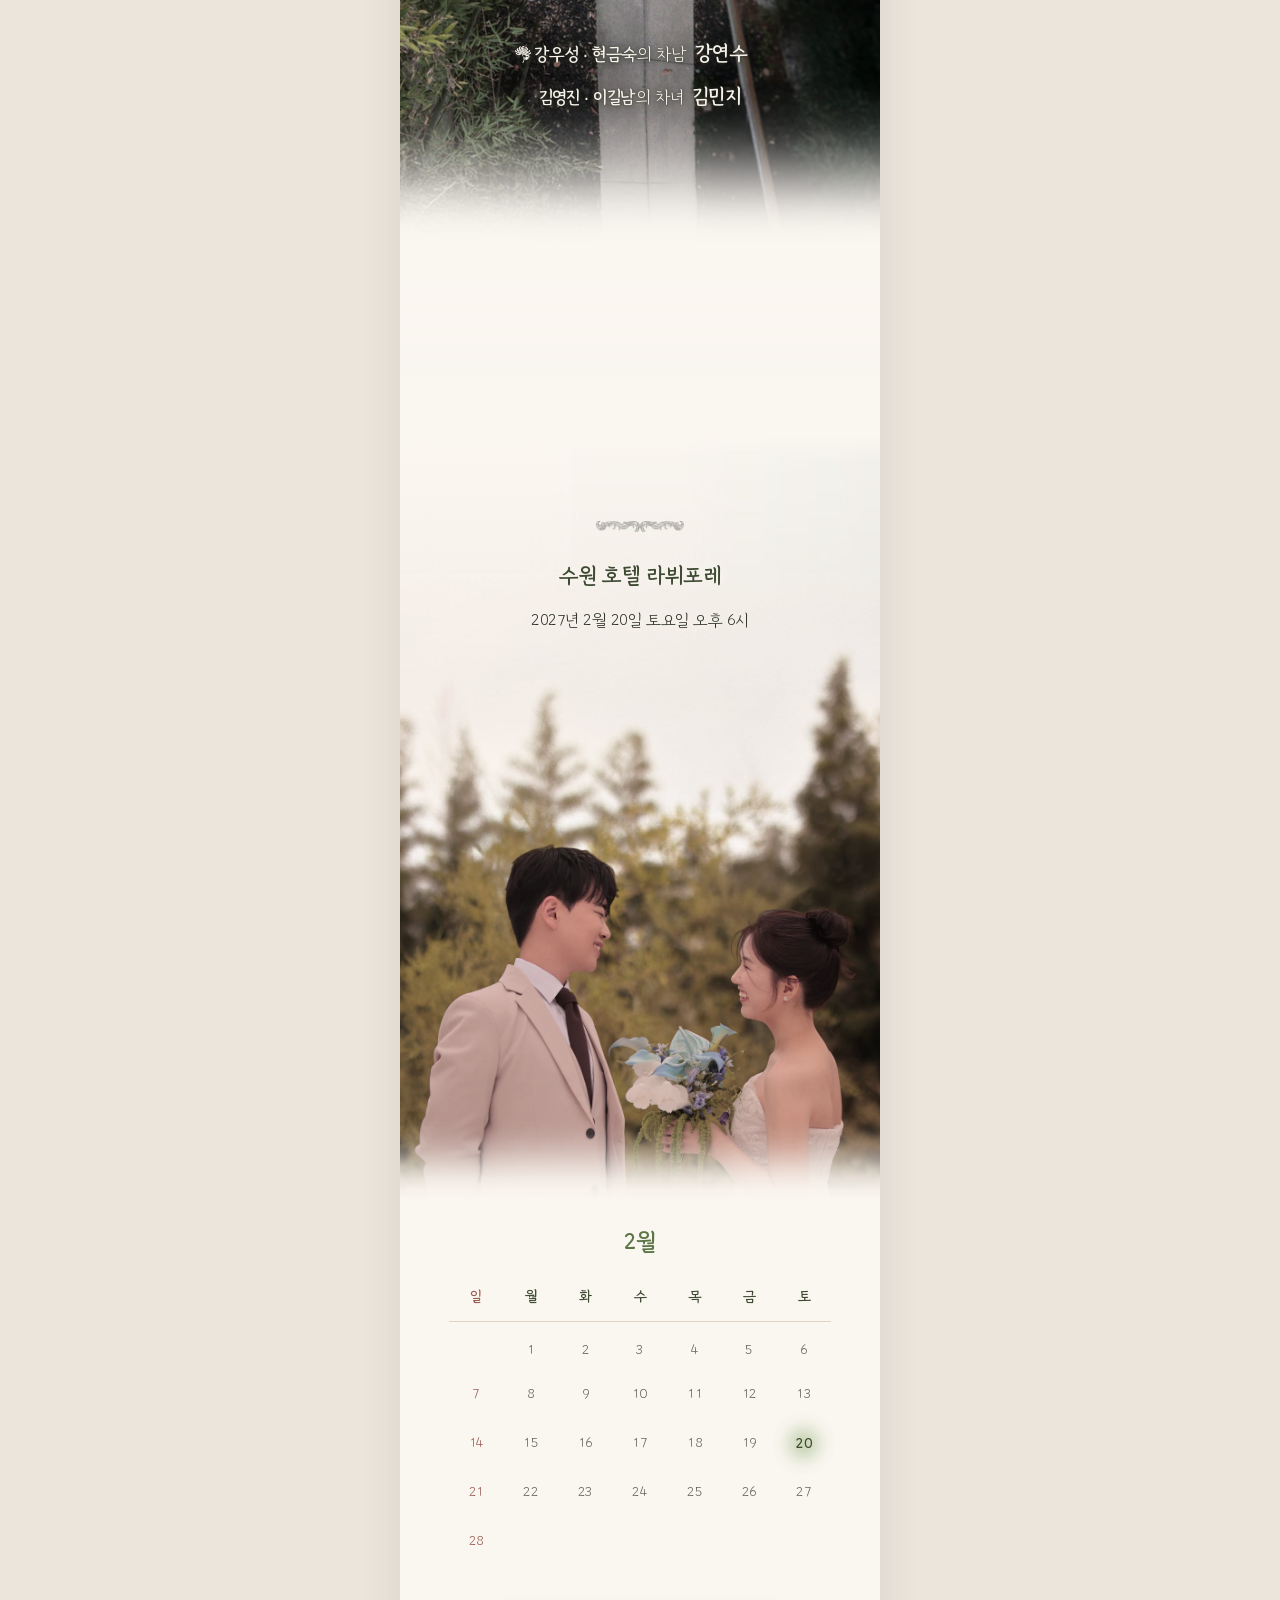
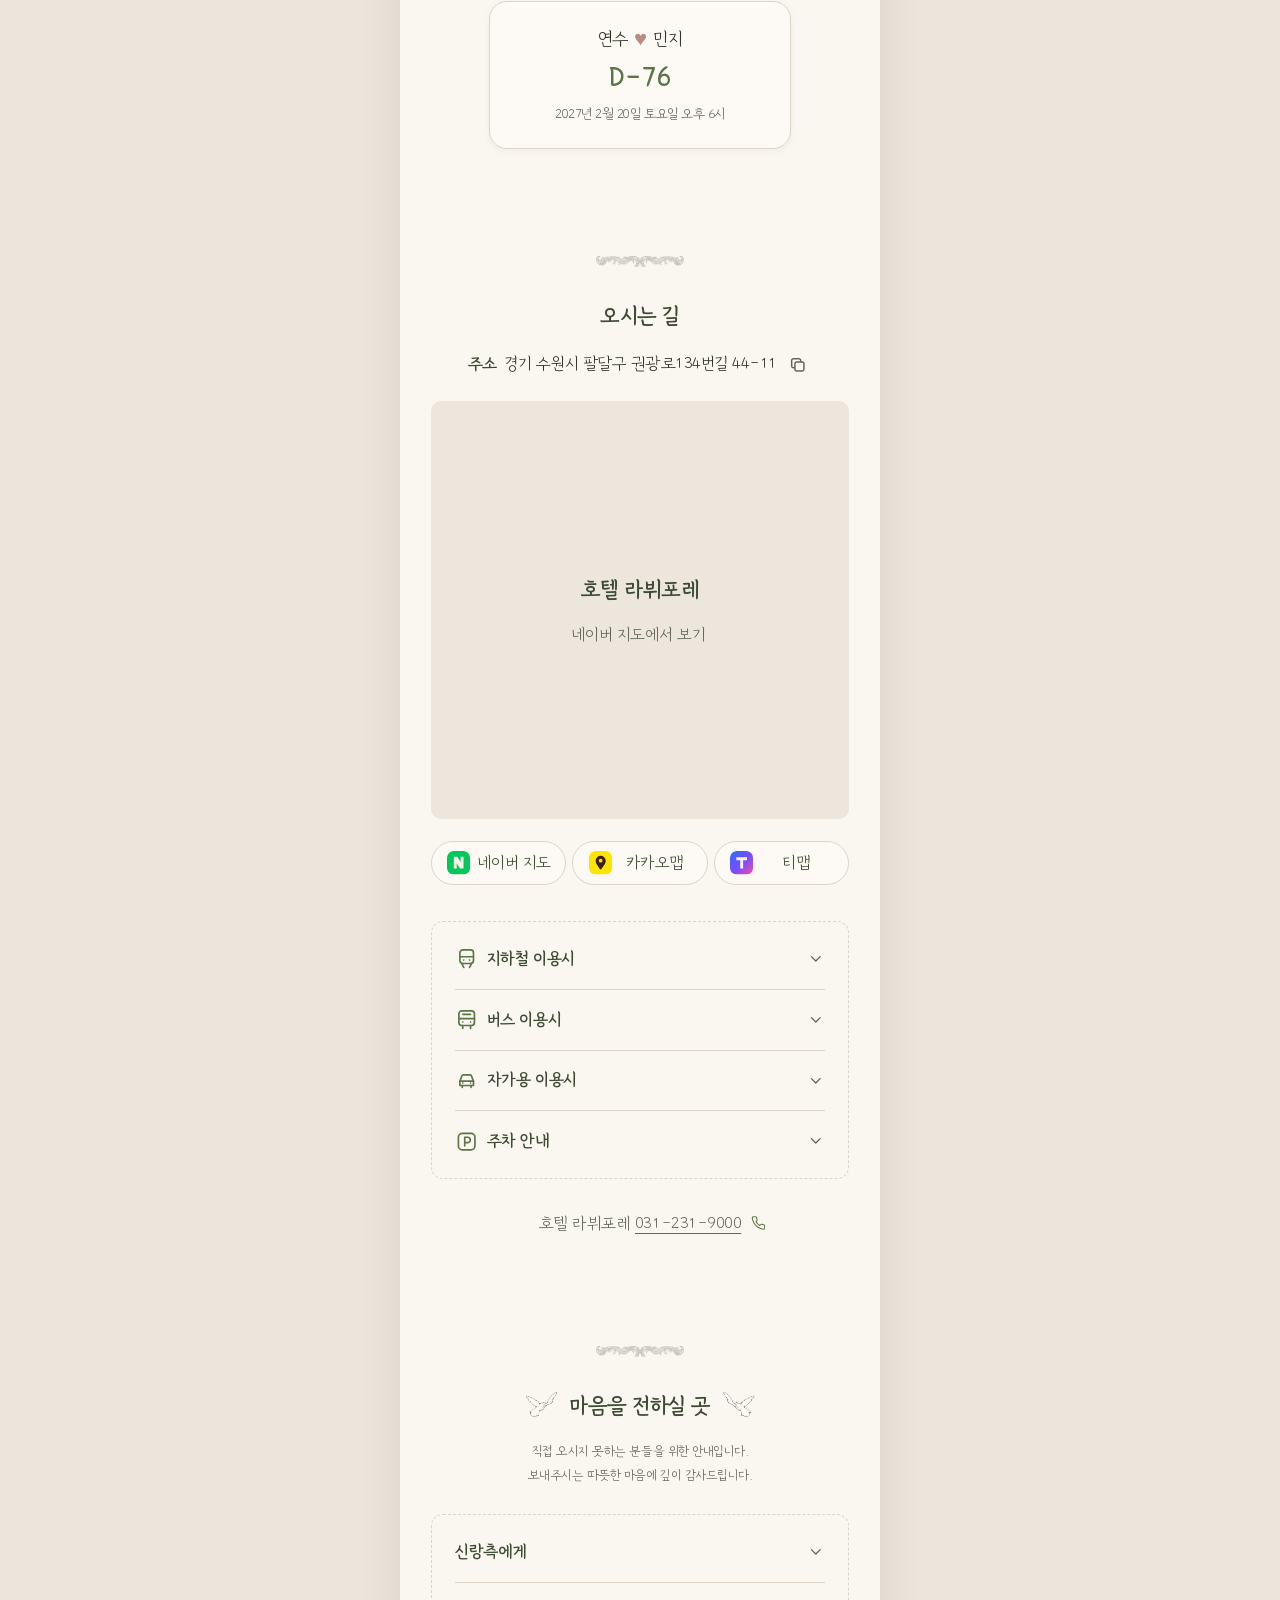
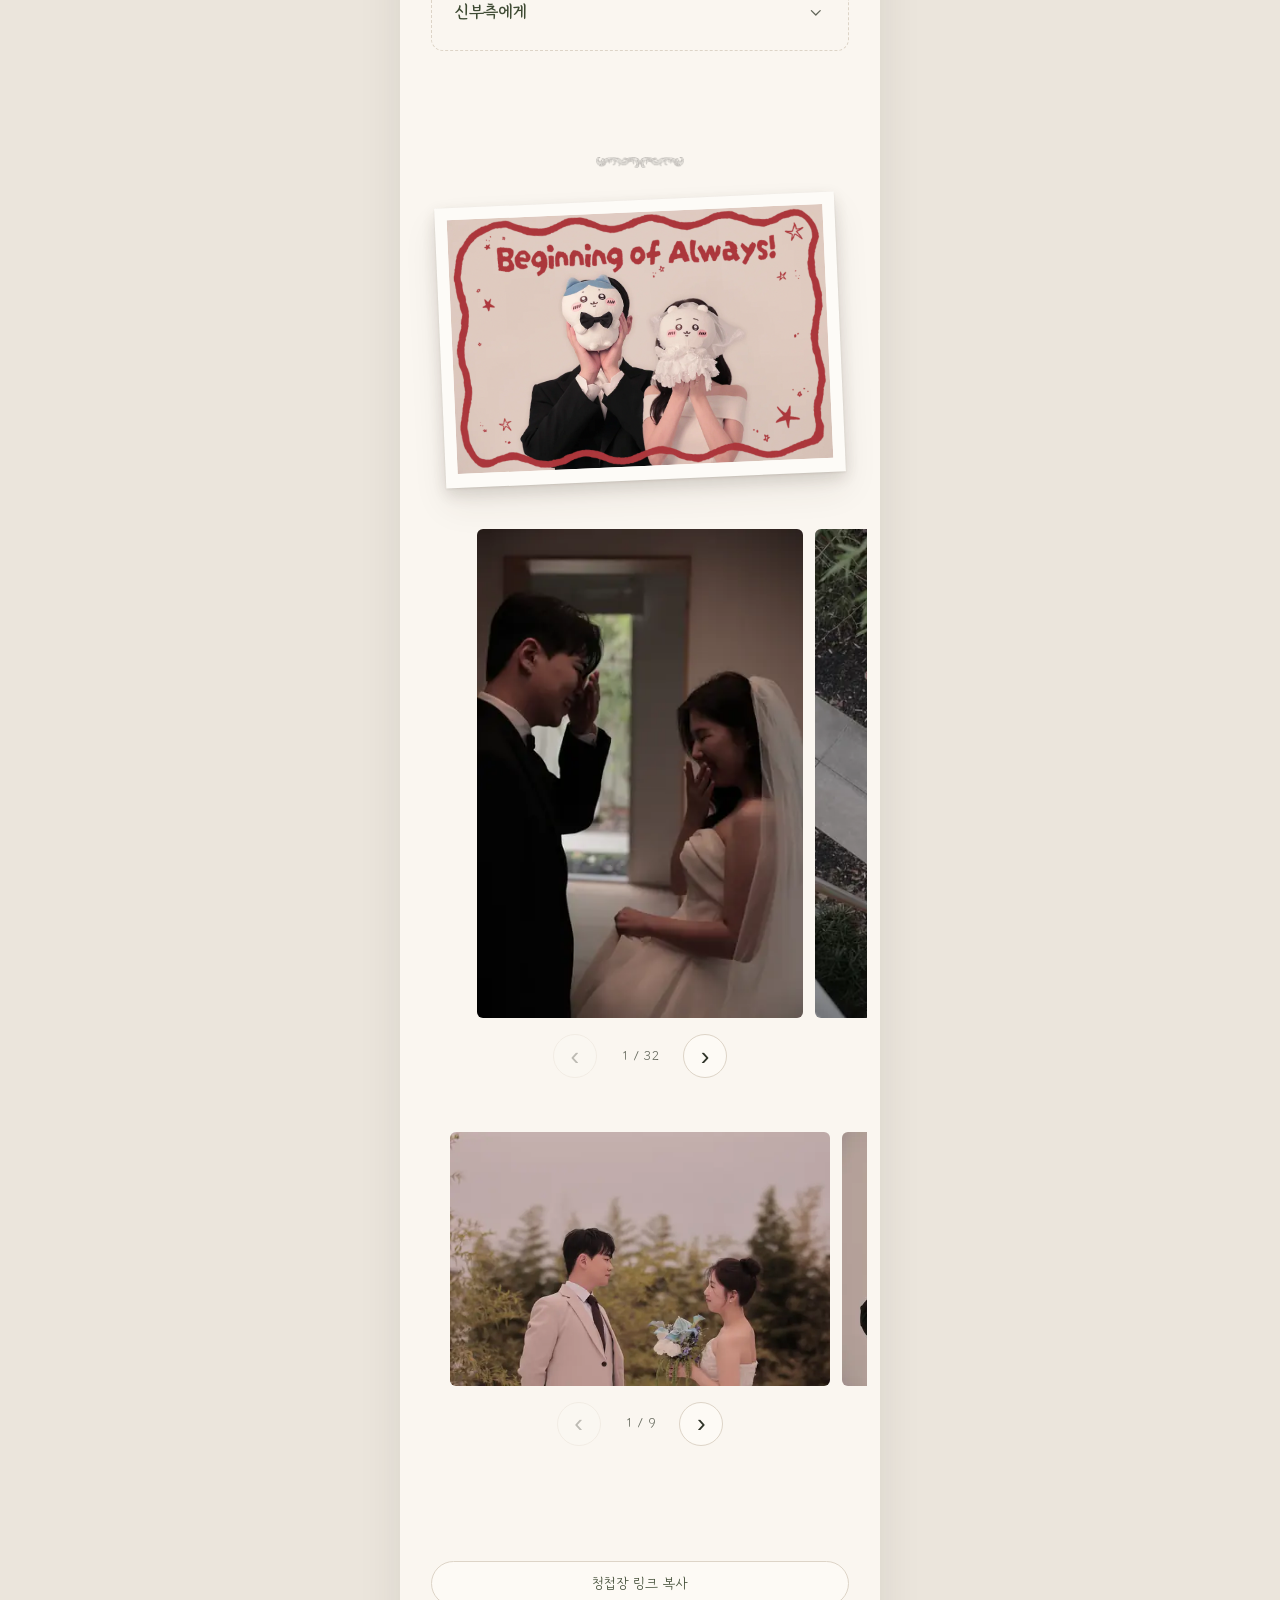
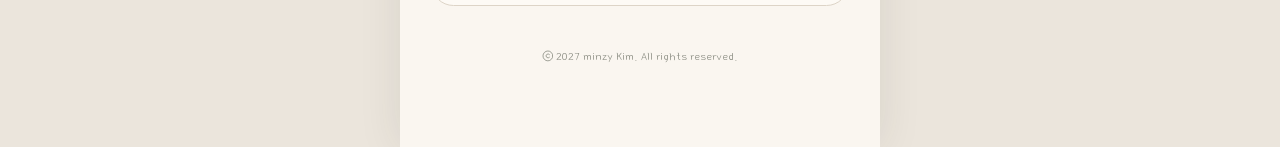
==== commit f996bc60: "Center gallery slides and show portrait gallery first" ====
--- a/web/index.html
+++ b/web/index.html
@@ -310,10 +310,12 @@
   .snap img { position: absolute; inset: 0; width: 100%; height: 100%; display: block;
     -webkit-user-drag: none; user-select: none; -webkit-user-select: none; -webkit-touch-callout: none; pointer-events: none; }
 
-  .gallery { display: flex; gap: 12px; margin: 0 calc(var(--u) * -40); overflow-x: auto; scroll-snap-type: x mandatory; scroll-behavior: smooth; scrollbar-width: none; -webkit-overflow-scrolling: touch; }
+  .gallery { --slide-size: 84%; display: flex; gap: 12px; margin: 0 calc(var(--u) * -40); overflow-x: auto; scroll-snap-type: x mandatory; scroll-behavior: smooth; scrollbar-width: none; -webkit-overflow-scrolling: touch; }
   .gallery::-webkit-scrollbar { display: none; }
-  .gallery button { flex: 0 0 92%; padding: 0; border: 0; background: #ece6dd; aspect-ratio: 3 / 2; overflow: hidden; cursor: zoom-in; border-radius: 6px; scroll-snap-align: start; }
-  .gallery--portrait button { flex-basis: 72%; aspect-ratio: 2 / 3; }
+  .gallery button { flex: 0 0 var(--slide-size); padding: 0; border: 0; background: #ece6dd; aspect-ratio: 3 / 2; overflow: hidden; cursor: zoom-in; border-radius: 6px; scroll-snap-align: center; }
+  .gallery--portrait { --slide-size: 72%; }
+  .gallery--portrait button { aspect-ratio: 2 / 3; }
+  .gallery::before, .gallery::after { content: ""; flex: 0 0 calc((100% - var(--slide-size)) / 2 - 12px); }
   .gallery img { display: block; width: 100%; height: 100%; object-fit: cover; }
   .gallery { cursor: grab; touch-action: pan-x pan-y; }
   .gallery.is-dragging { cursor: grabbing; scroll-snap-type: none; scroll-behavior: auto; user-select: none; }
@@ -493,19 +495,19 @@
       </div>
     </figure>
     <div class="gallery-group">
+      <div class="gallery gallery--portrait" id="gallery-portrait"></div>
+      <div class="gallery-controls">
+        <button type="button" data-slide="prev" aria-label="세로 사진 이전 슬라이드">‹</button>
+        <span class="gallery-position" aria-live="polite">1 / 0</span>
+        <button type="button" data-slide="next" aria-label="세로 사진 다음 슬라이드">›</button>
+      </div>
+    </div>
+    <div class="gallery-group">
       <div class="gallery gallery--landscape" id="gallery-landscape"></div>
       <div class="gallery-controls">
         <button type="button" data-slide="prev" aria-label="가로 사진 이전 슬라이드">‹</button>
         <span class="gallery-position" aria-live="polite">1 / 0</span>
         <button type="button" data-slide="next" aria-label="가로 사진 다음 슬라이드">›</button>
-      </div>
-    </div>
-    <div class="gallery-group">
-      <div class="gallery gallery--portrait" id="gallery-portrait"></div>
-      <div class="gallery-controls">
-        <button type="button" data-slide="prev" aria-label="세로 사진 이전 슬라이드">‹</button>
-        <span class="gallery-position" aria-live="polite">1 / 0</span>
-        <button type="button" data-slide="next" aria-label="세로 사진 다음 슬라이드">›</button>
       </div>
     </div>
   </section>
@@ -675,7 +677,7 @@
   (function () {
     const GALLERIES = {"landscape": ["final-011", "final-018", "final-030", "final-032", "final-033", "final-034", "final-035", "final-036", "final-037"], "portrait": ["final-001", "final-002", "final-003", "final-004", "final-005", "final-006", "final-007", "final-008", "final-009", "final-010", "final-012", "final-013", "final-014", "final-015", "final-016", "final-017", "final-019", "final-020", "final-021", "final-022", "final-023", "final-024", "final-025", "final-026", "final-027", "final-028", "final-029", "final-031", "final-038", "final-039", "final-040", "final-041"]};
     let PHOTOS = [], groupLabel = '';
-    for (const [kind, label] of [['landscape', '가로 사진'], ['portrait', '세로 사진']]) {
+    for (const [kind, label] of [['portrait', '세로 사진'], ['landscape', '가로 사진']]) {
     const photos = GALLERIES[kind];
     const grid = document.getElementById('gallery-' + kind), group = grid.parentElement;
     const width = kind === 'landscape' ? 600 : 360, height = kind === 'landscape' ? 400 : 540;
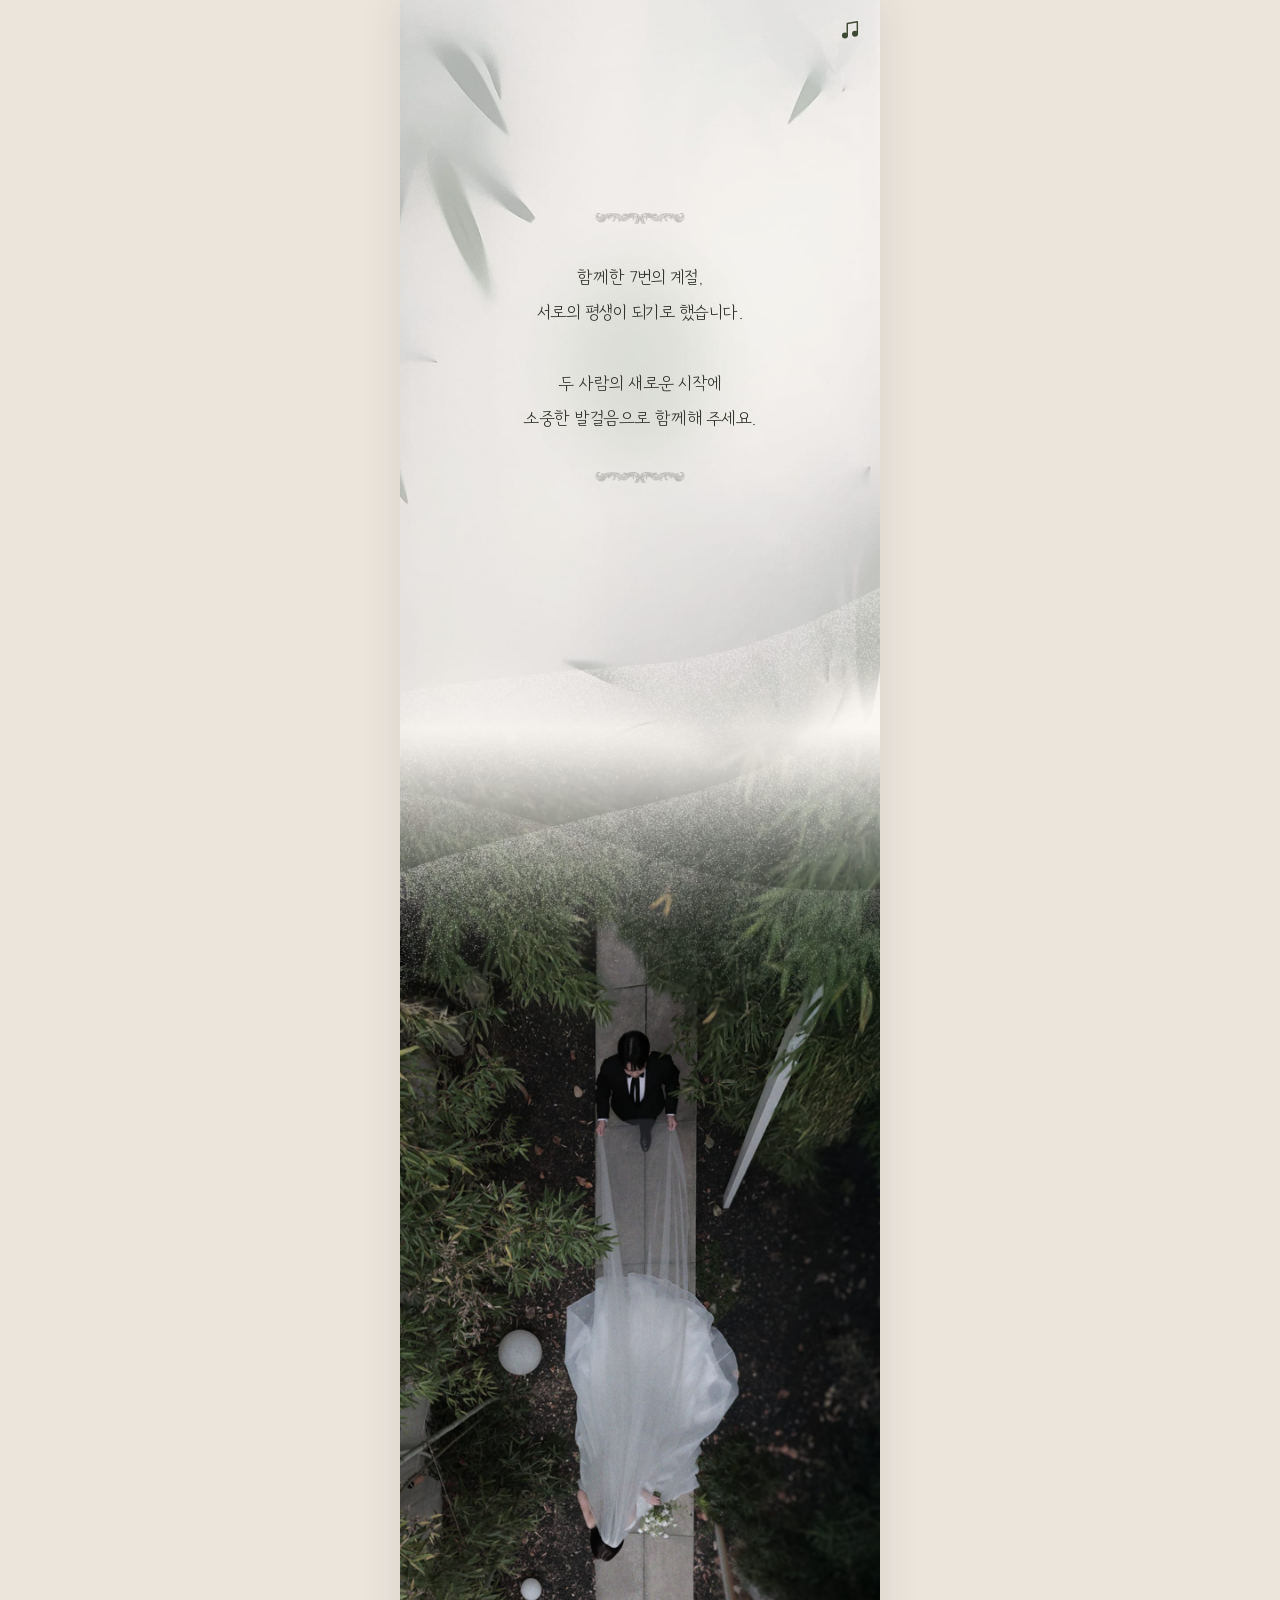
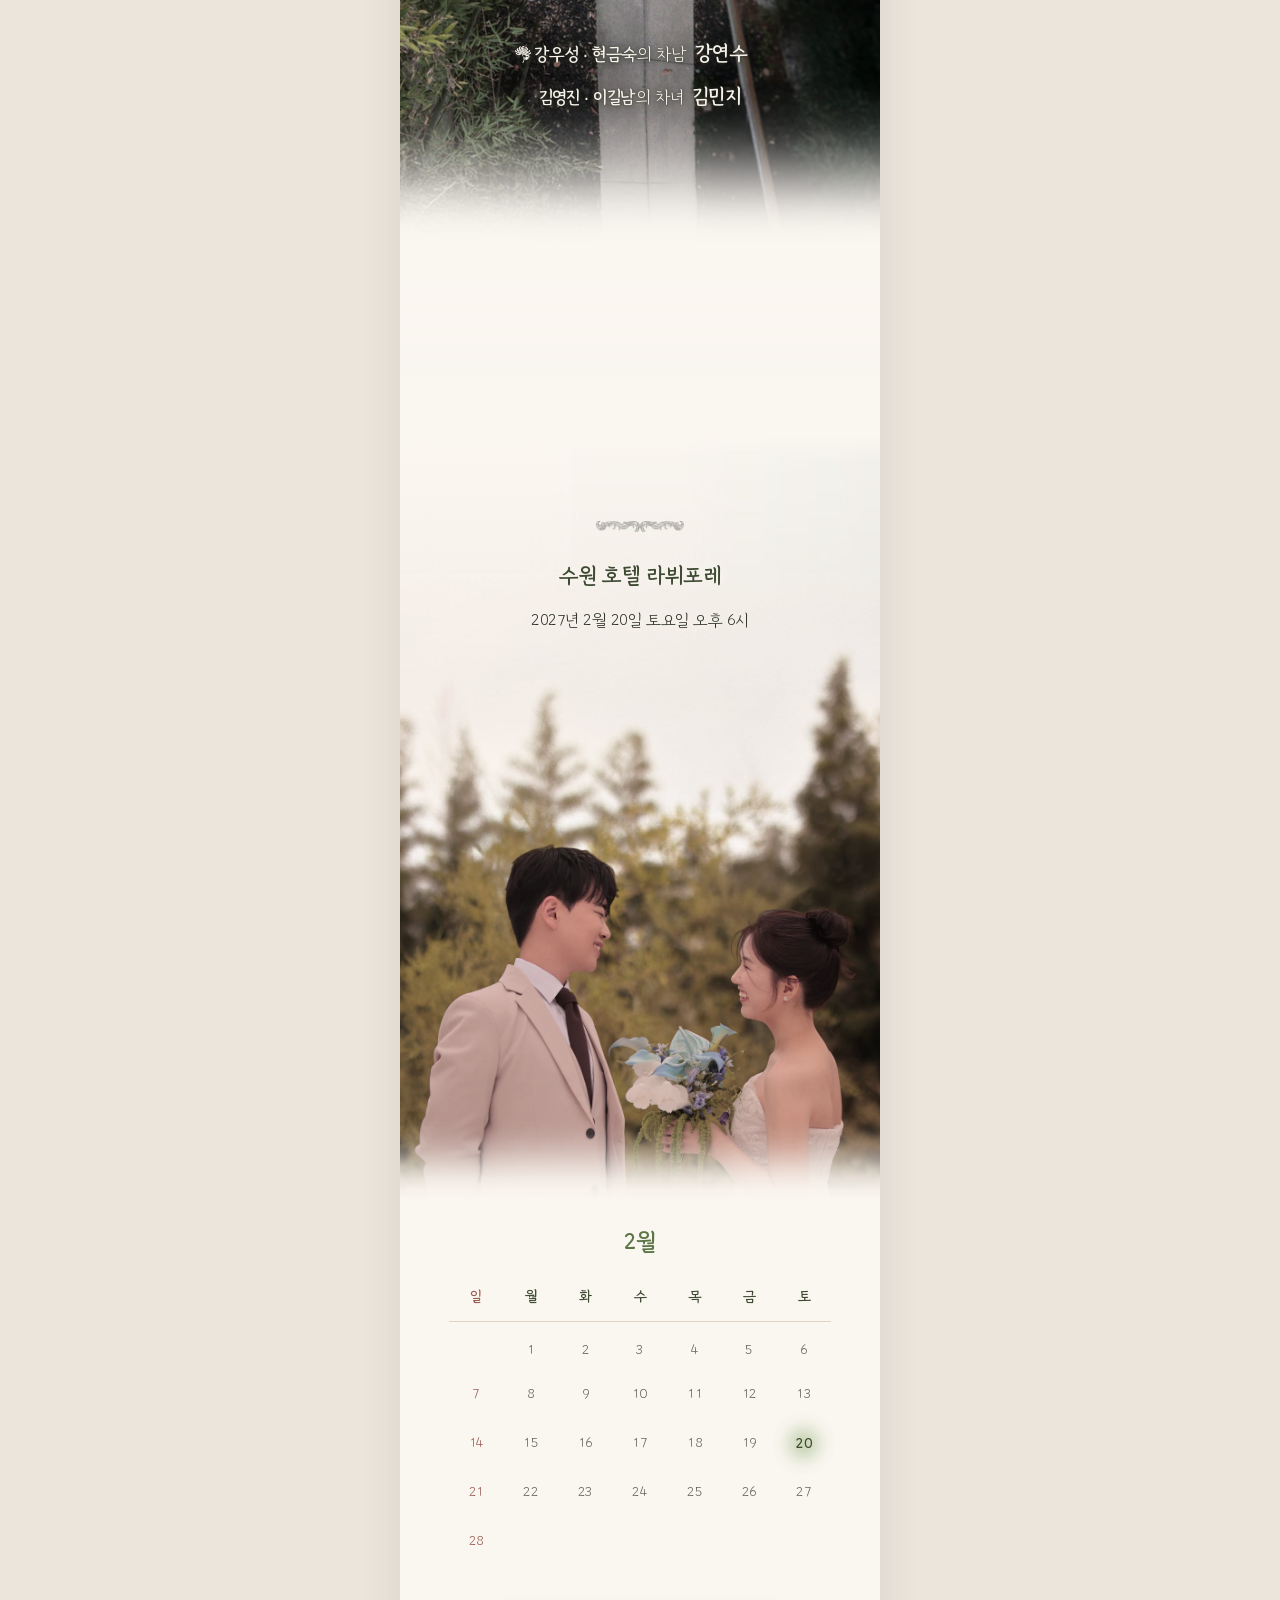
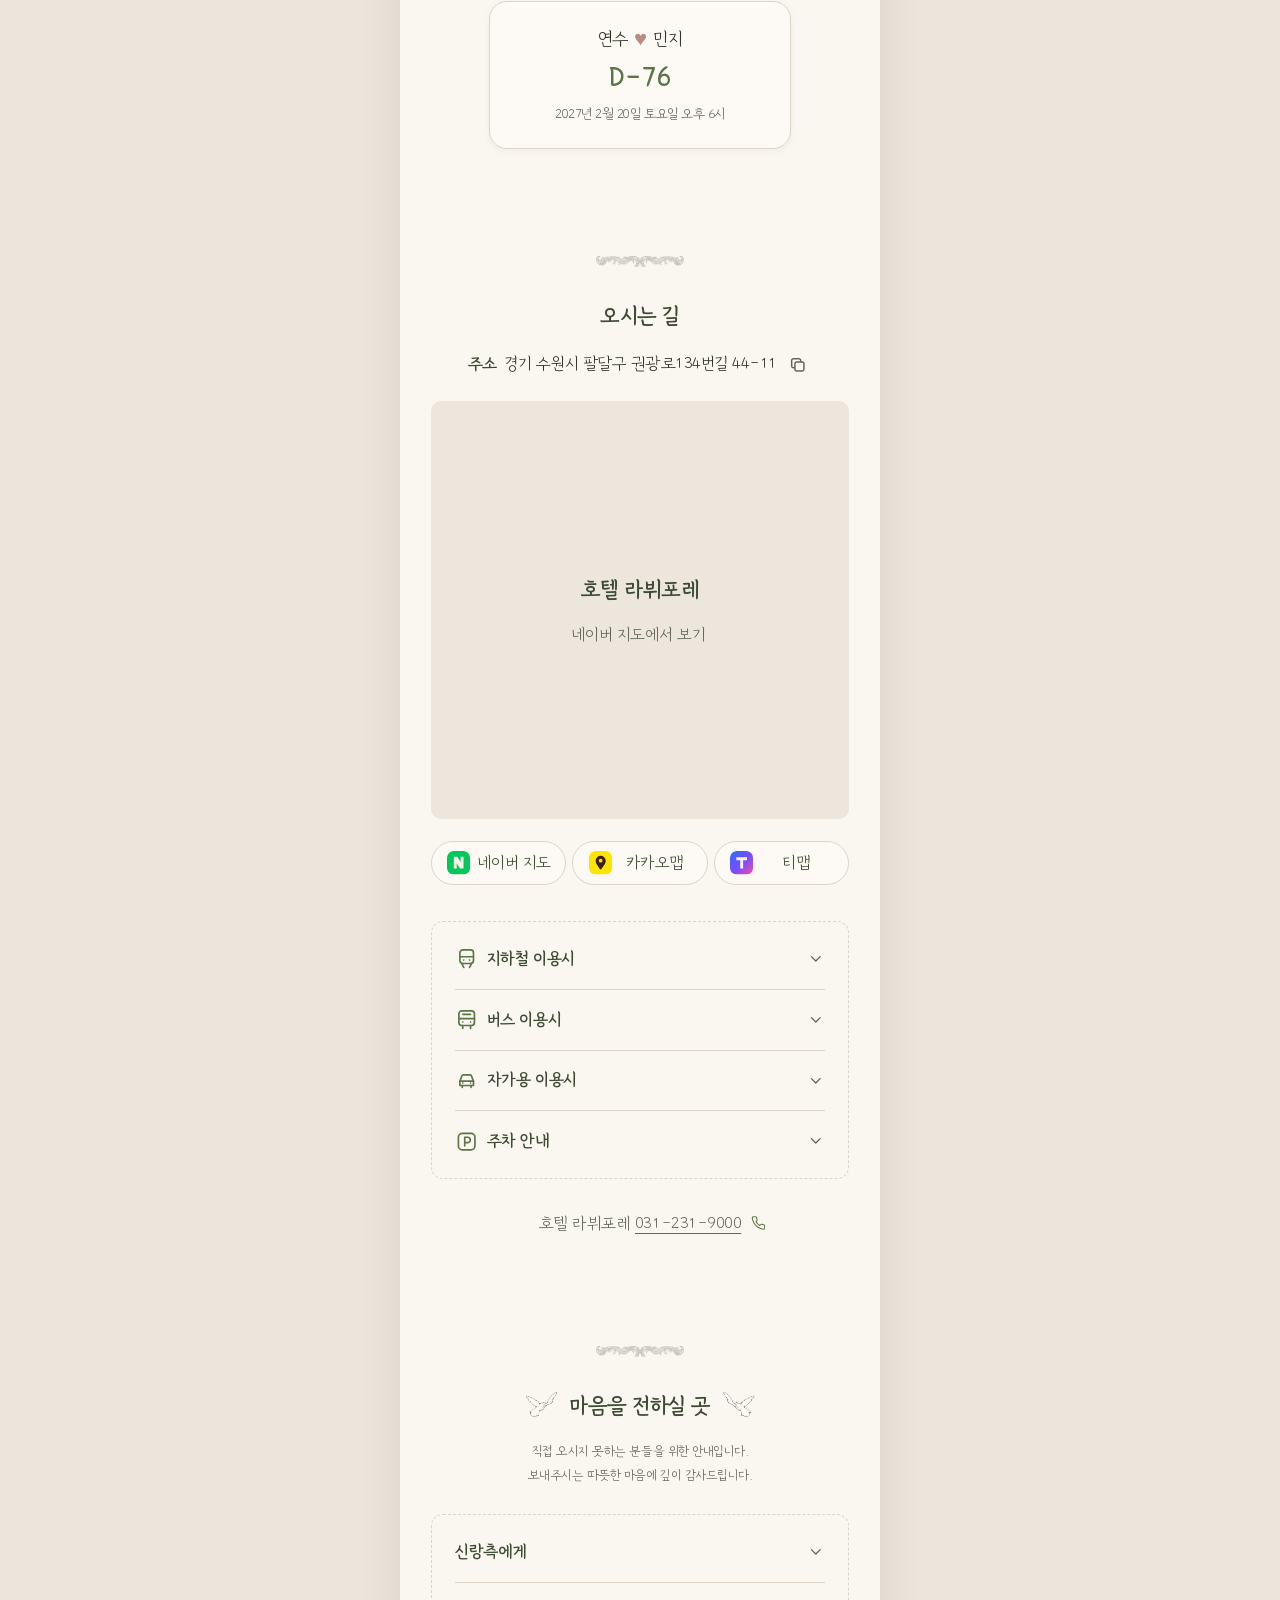
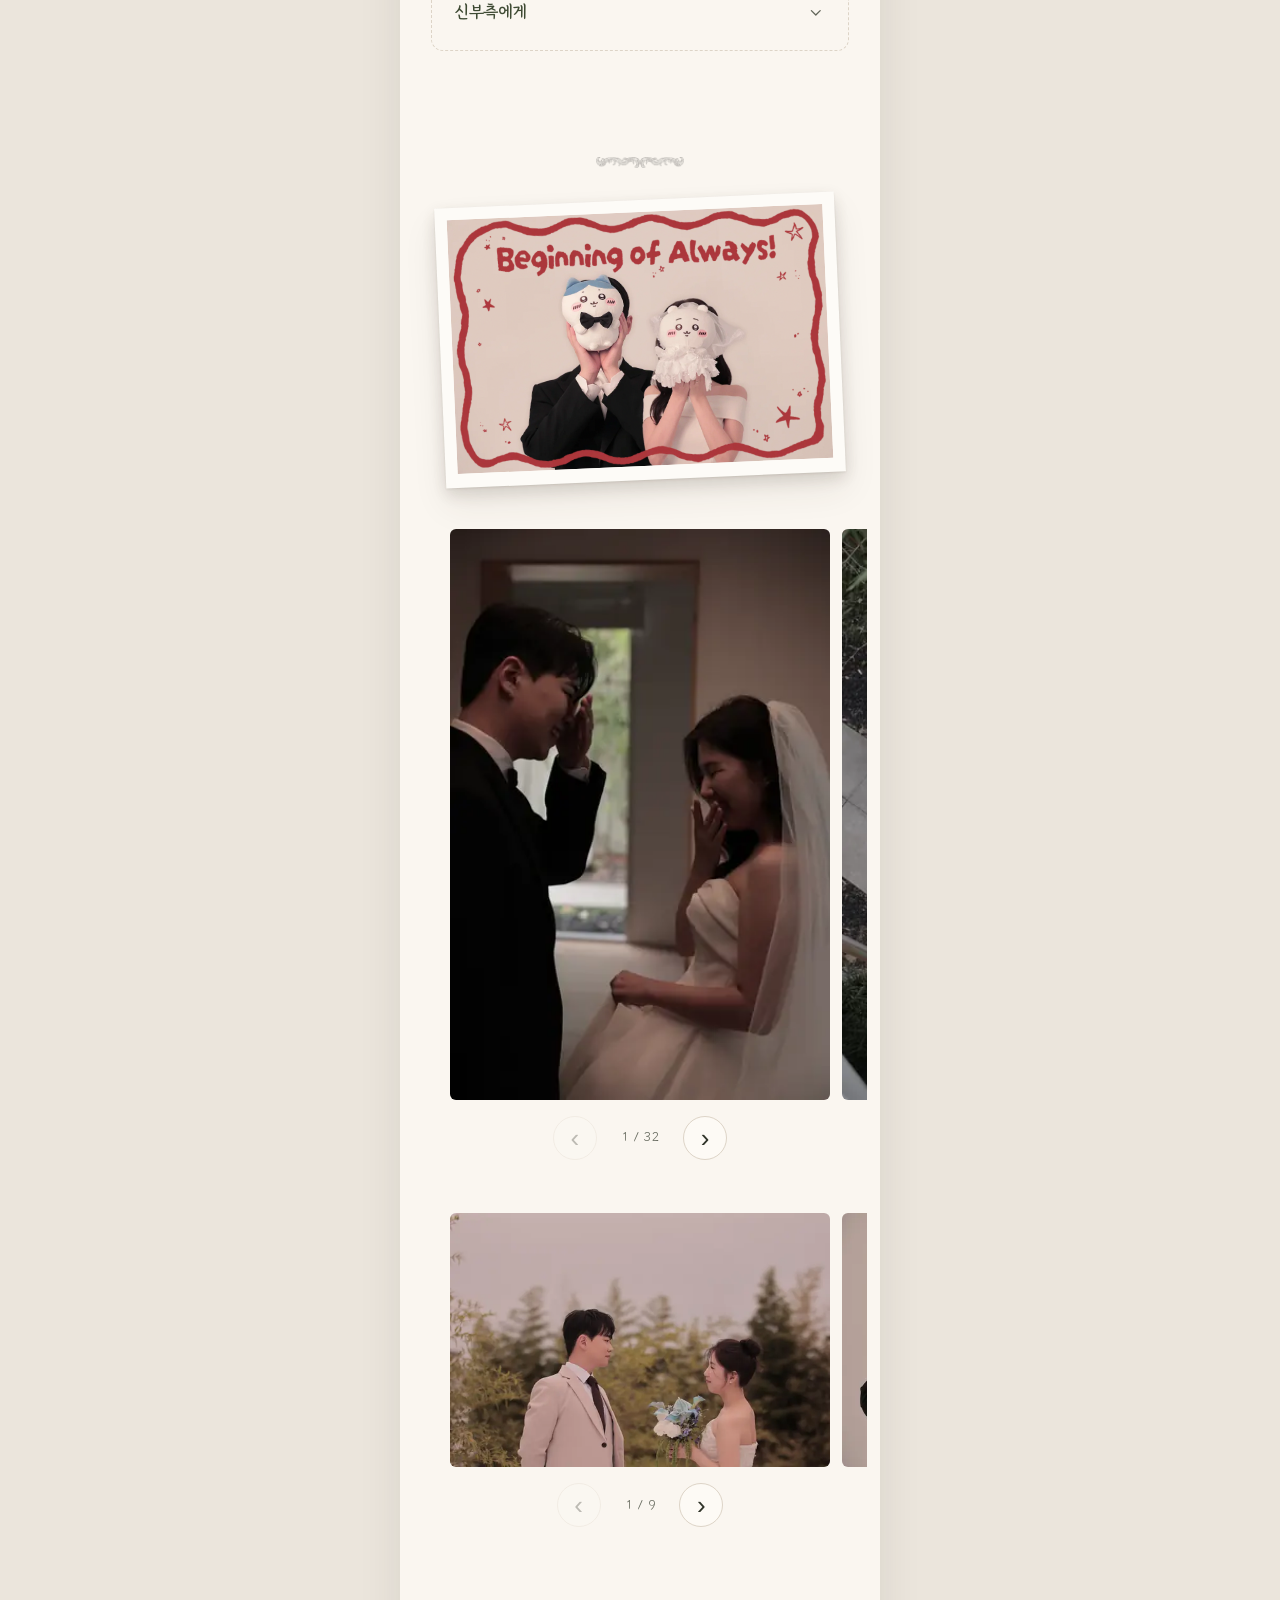
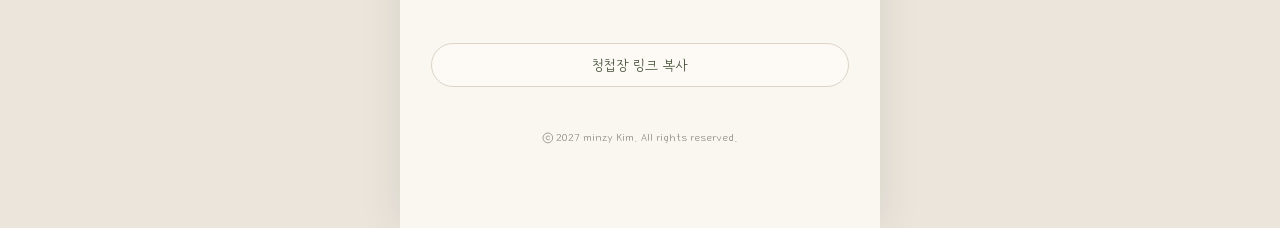
==== commit 6f55856b: "Match portrait and landscape slide widths" ====
--- a/web/index.html
+++ b/web/index.html
@@ -313,7 +313,6 @@
   .gallery { --slide-size: 84%; display: flex; gap: 12px; margin: 0 calc(var(--u) * -40); overflow-x: auto; scroll-snap-type: x mandatory; scroll-behavior: smooth; scrollbar-width: none; -webkit-overflow-scrolling: touch; }
   .gallery::-webkit-scrollbar { display: none; }
   .gallery button { flex: 0 0 var(--slide-size); padding: 0; border: 0; background: #ece6dd; aspect-ratio: 3 / 2; overflow: hidden; cursor: zoom-in; border-radius: 6px; scroll-snap-align: center; }
-  .gallery--portrait { --slide-size: 72%; }
   .gallery--portrait button { aspect-ratio: 2 / 3; }
   .gallery::before, .gallery::after { content: ""; flex: 0 0 calc((100% - var(--slide-size)) / 2 - 12px); }
   .gallery img { display: block; width: 100%; height: 100%; object-fit: cover; }
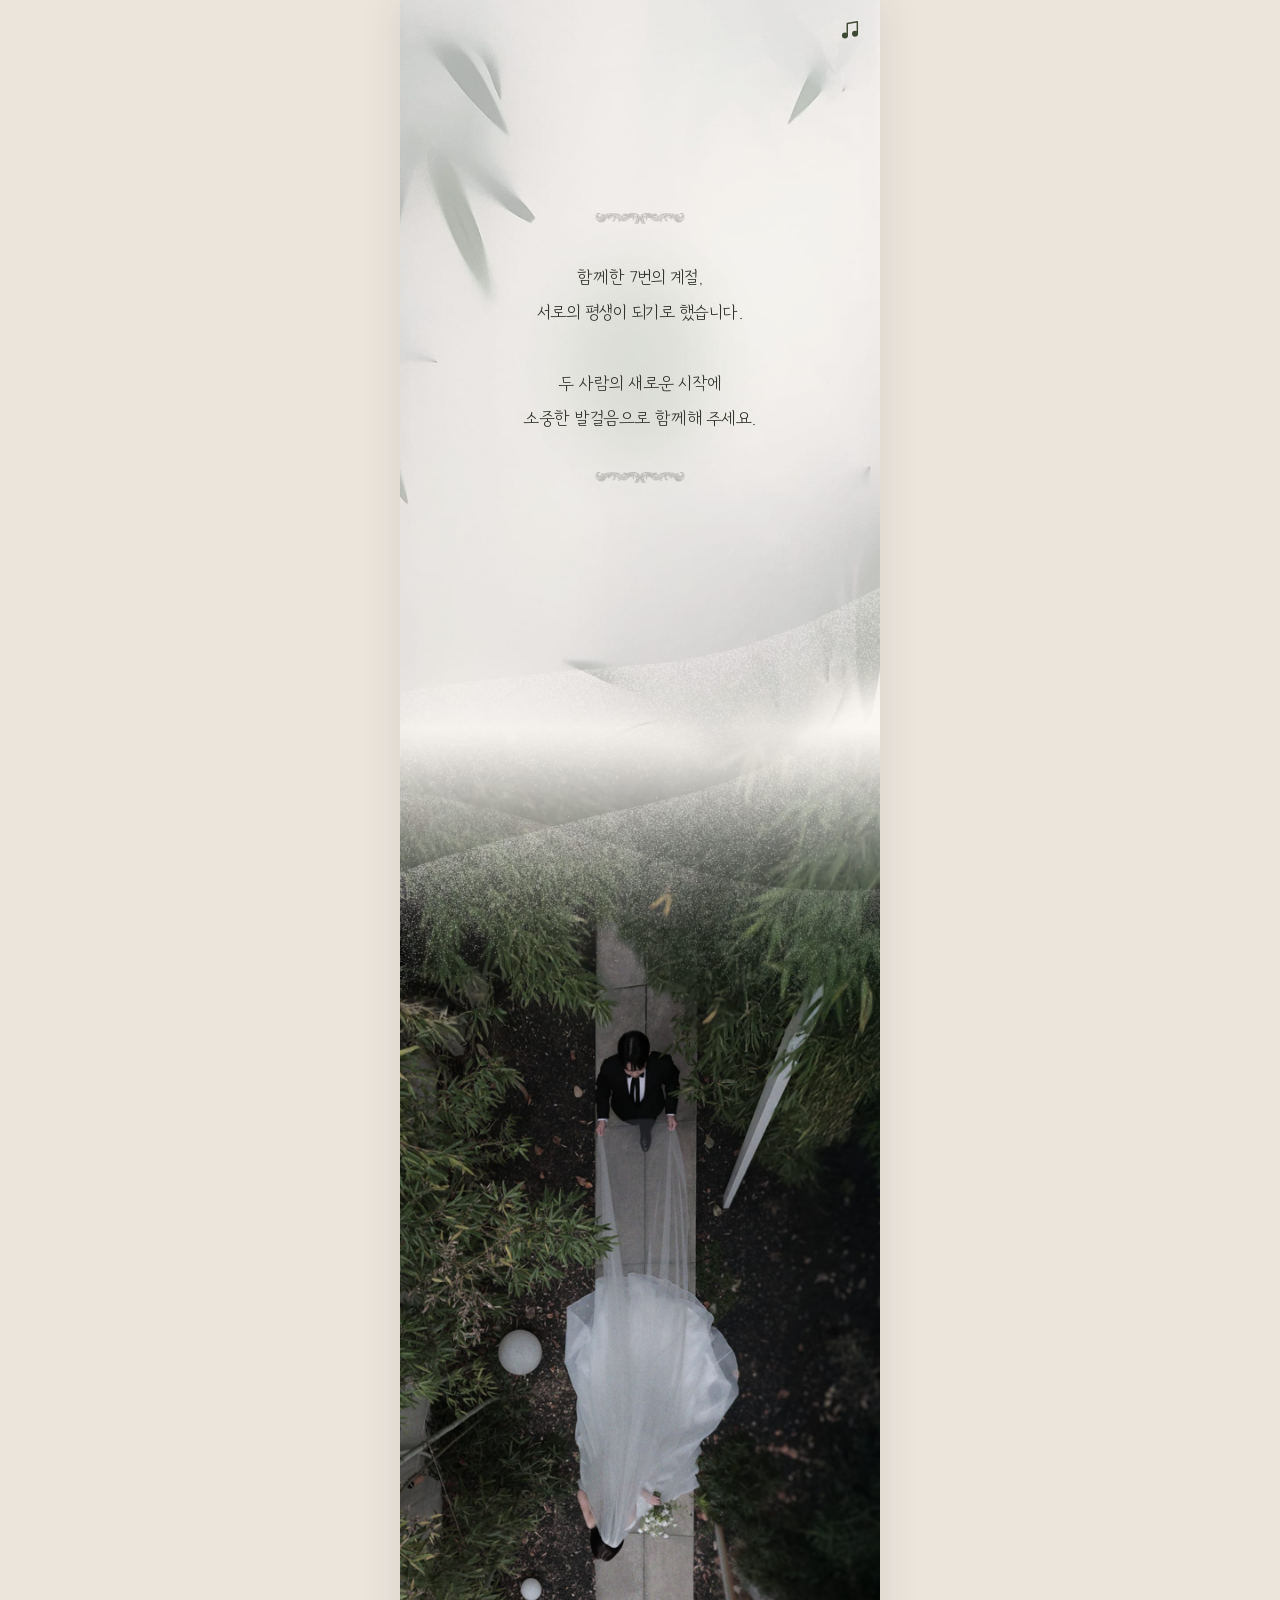
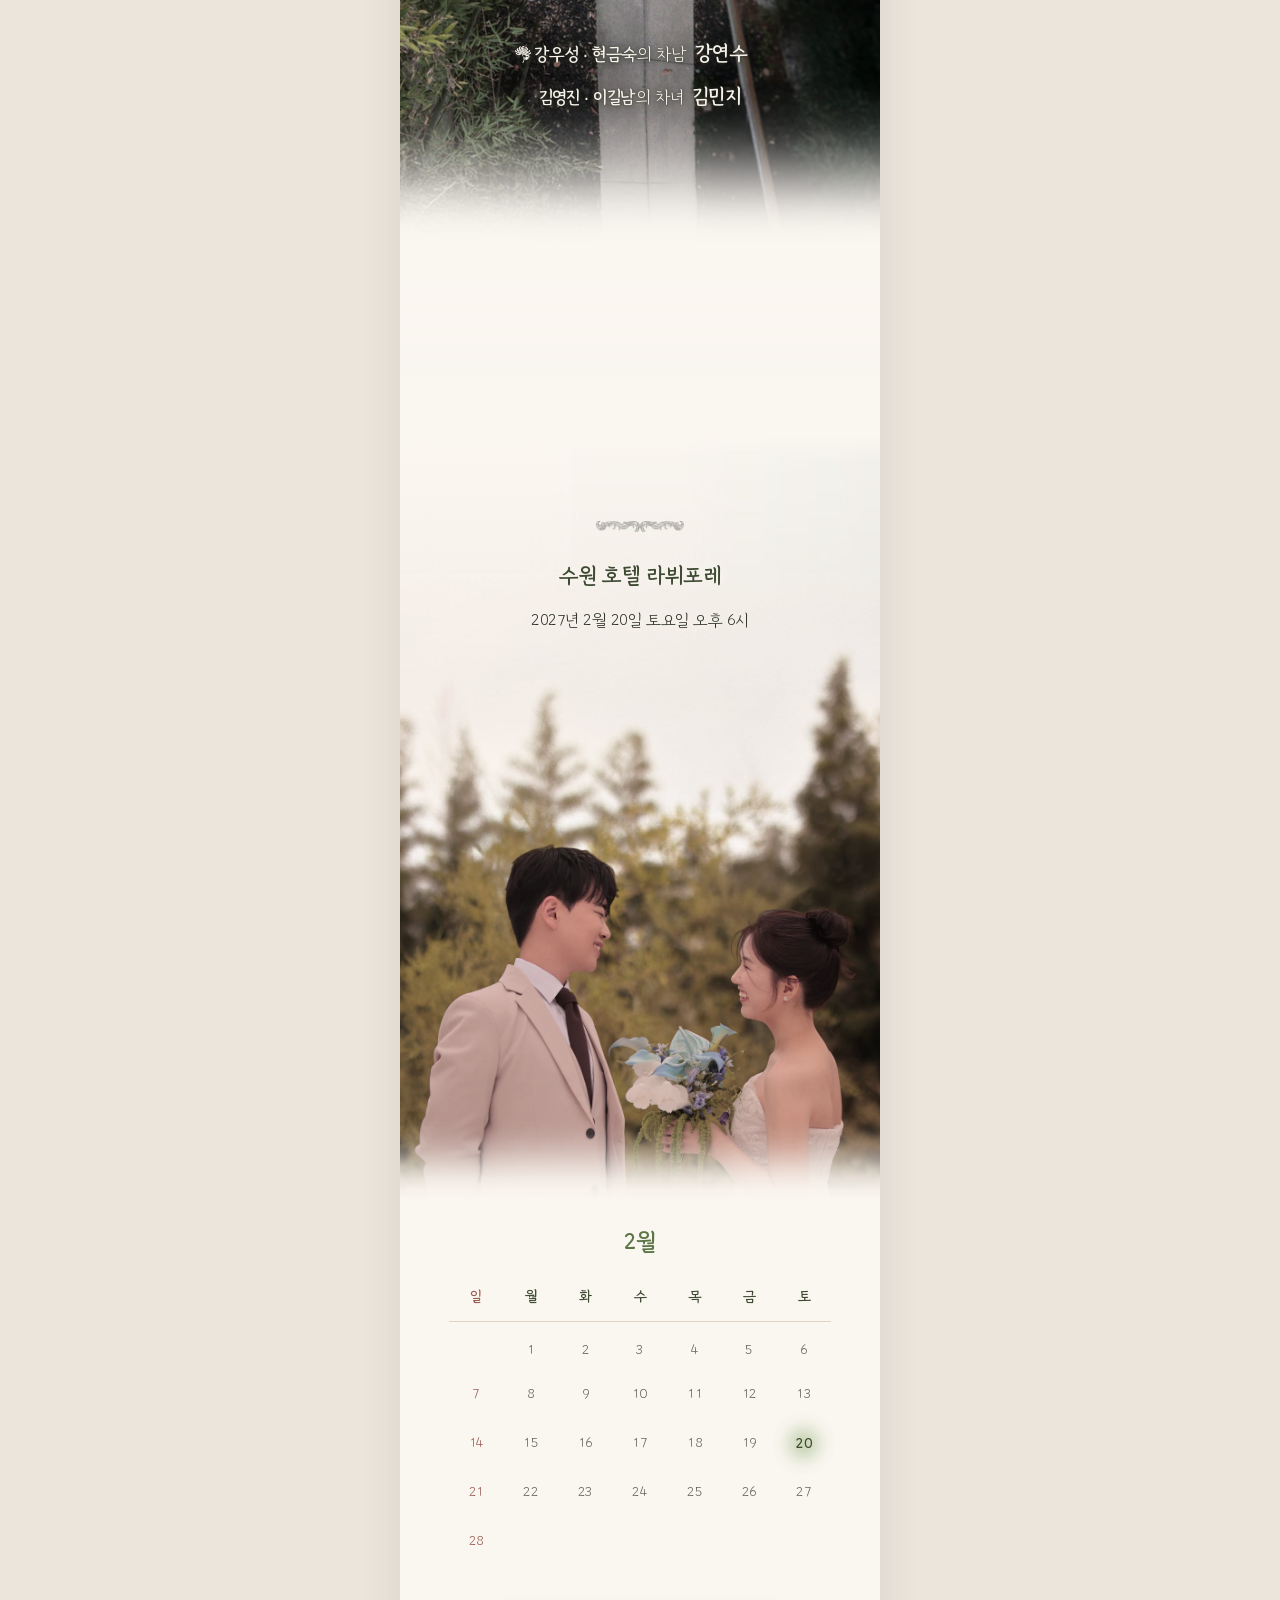
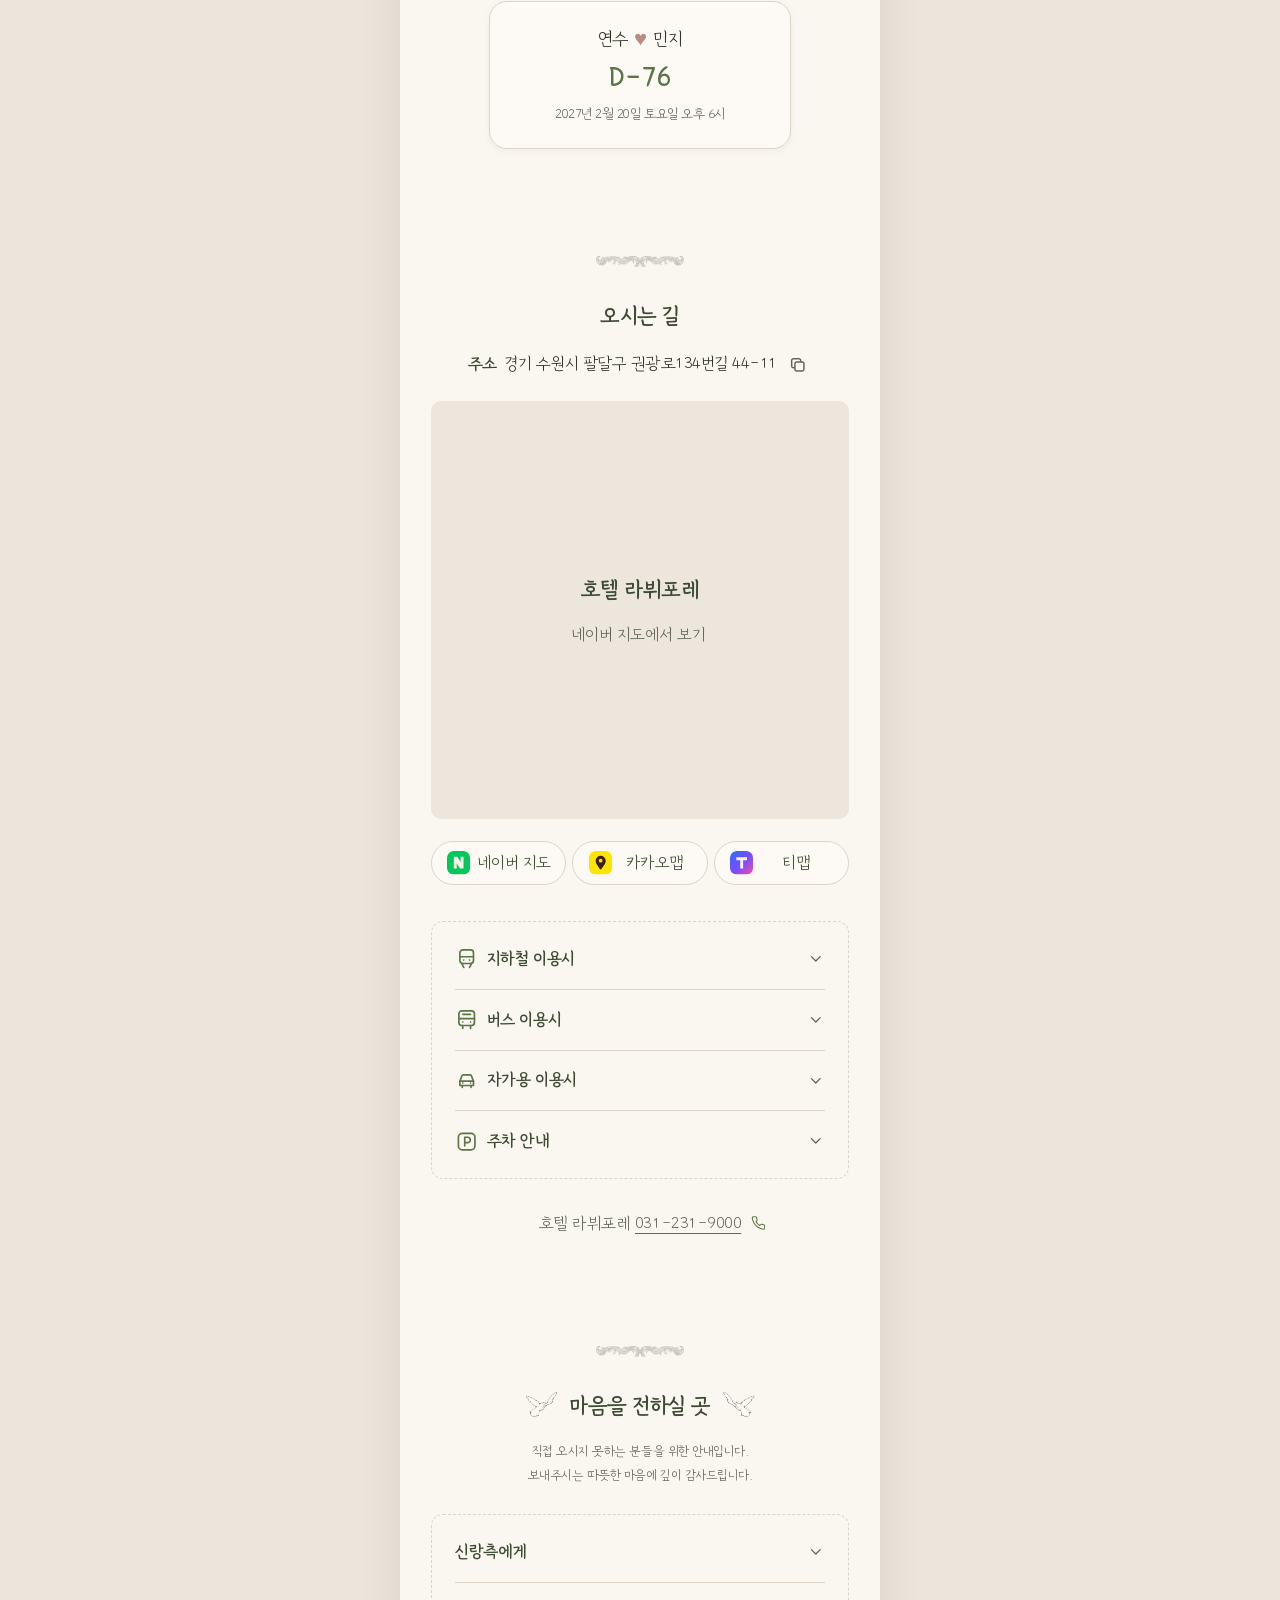
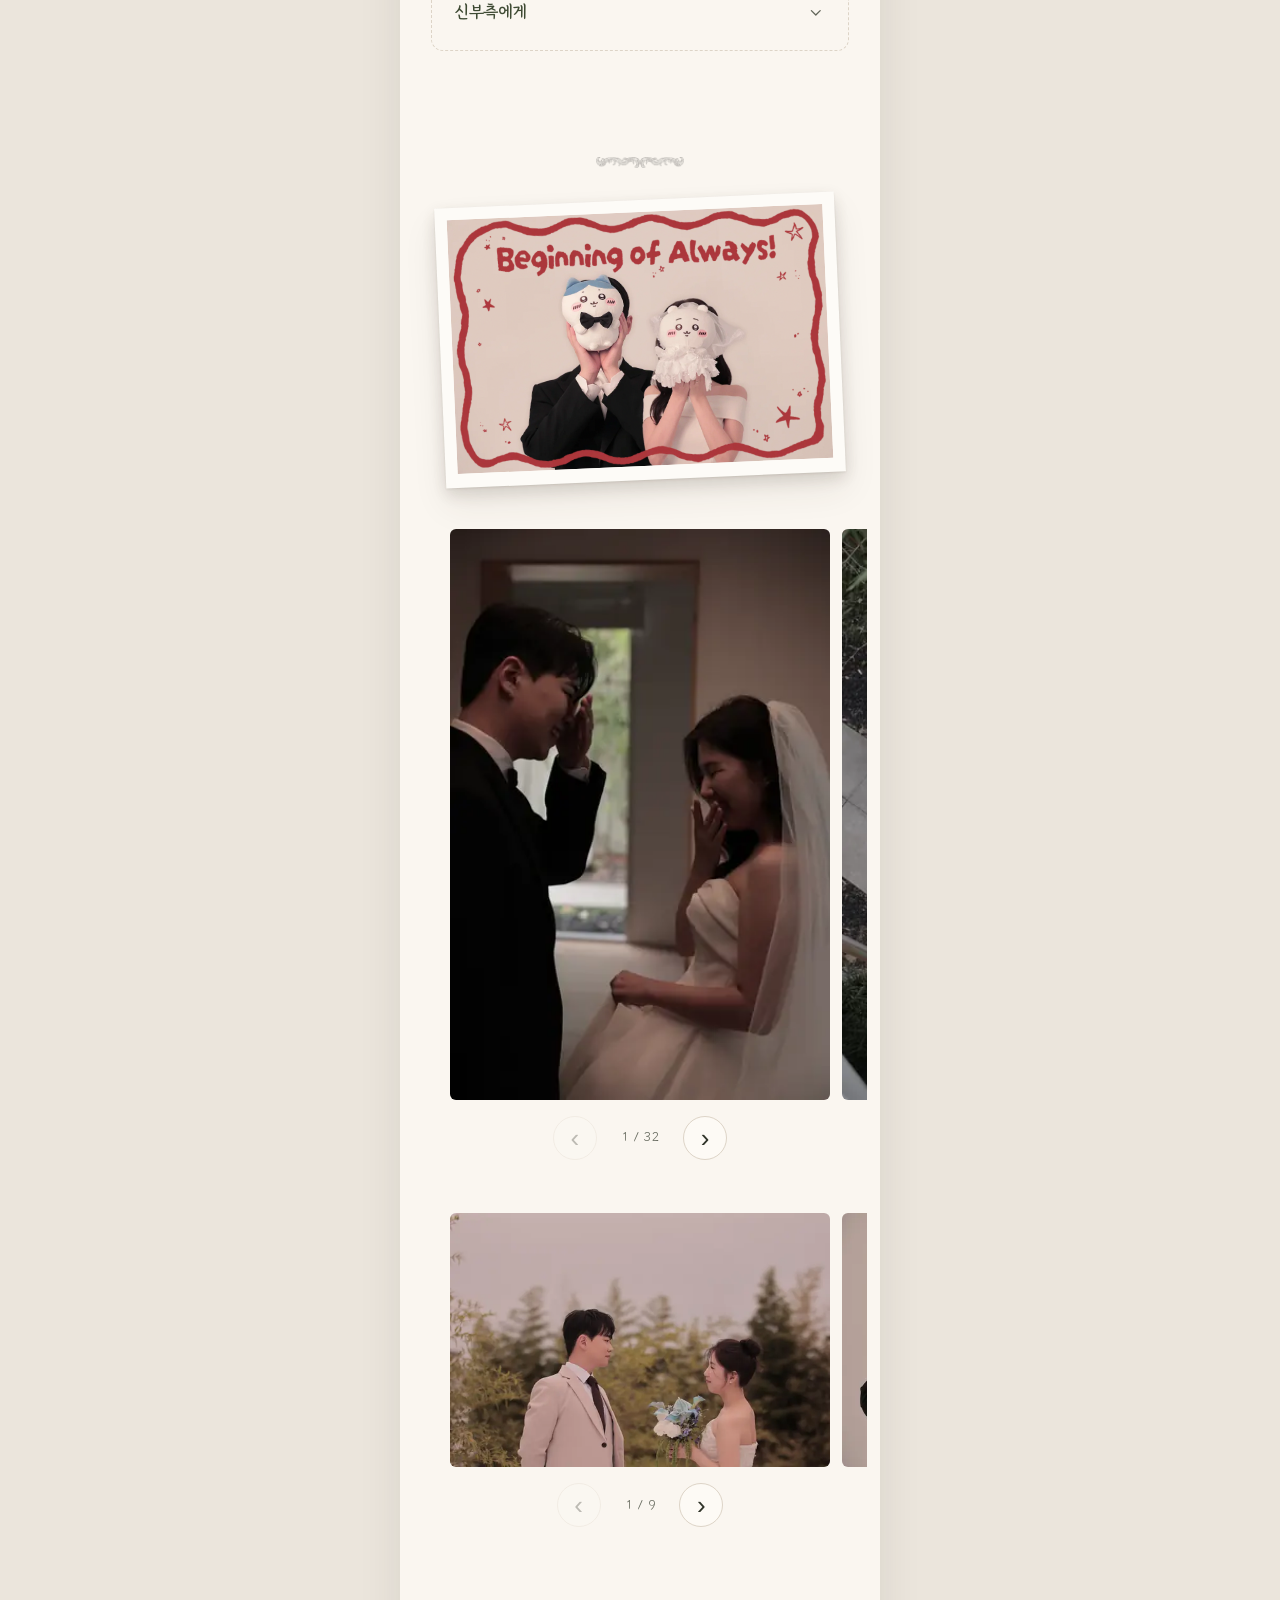
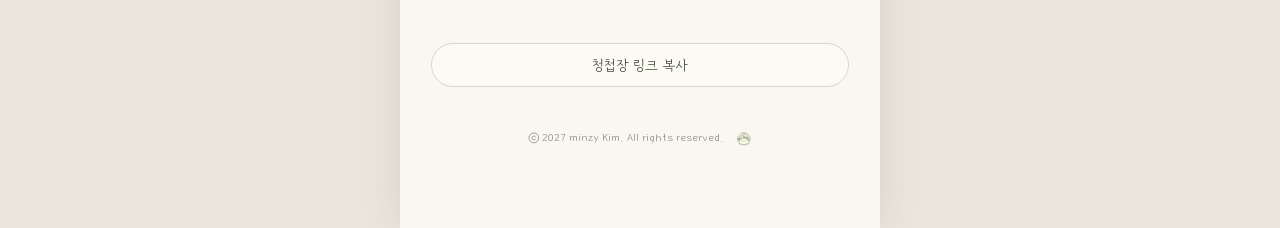
==== commit 917de9d7: "Connect hidden Maple footer entry and type=maple route" ====
--- a/web/index.html
+++ b/web/index.html
@@ -2,6 +2,8 @@
 <html lang="ko">
 <head>
 <meta charset="utf-8">
+<script src="components/maple-entry.js"></script>
+<link rel="stylesheet" href="components/maple-entry.css">
 <meta name="viewport" content="width=device-width, initial-scale=1, viewport-fit=cover">
 <title>강연수 ♥ 김민지</title>
 <meta name="description" content="2027년 2월 20일 토요일 오후 6시, 수원 호텔 라뷔포레">
--- a/web/components/maple-entry.css
+++ b/web/components/maple-entry.css
@@ -0,0 +1,23 @@
+footer .copyright .maple-secret-entry {
+  display: inline-flex;
+  width: 36px;
+  height: 36px;
+  margin: -10px -10px -10px 2px;
+  vertical-align: middle;
+  align-items: center;
+  justify-content: center;
+  color: inherit;
+  border-radius: 50%;
+}
+.maple-secret-entry span {
+  display: block;
+  width: 14px;
+  height: 14px;
+  background: url('maple-icon.png') center / contain no-repeat;
+  filter: grayscale(1) sepia(.65) hue-rotate(28deg) saturate(.7);
+}
+.maple-secret-entry:focus-visible {
+  outline: 2px solid var(--accent);
+  outline-offset: 1px;
+}
+.maple-secret-entry:hover { color: var(--accent); }
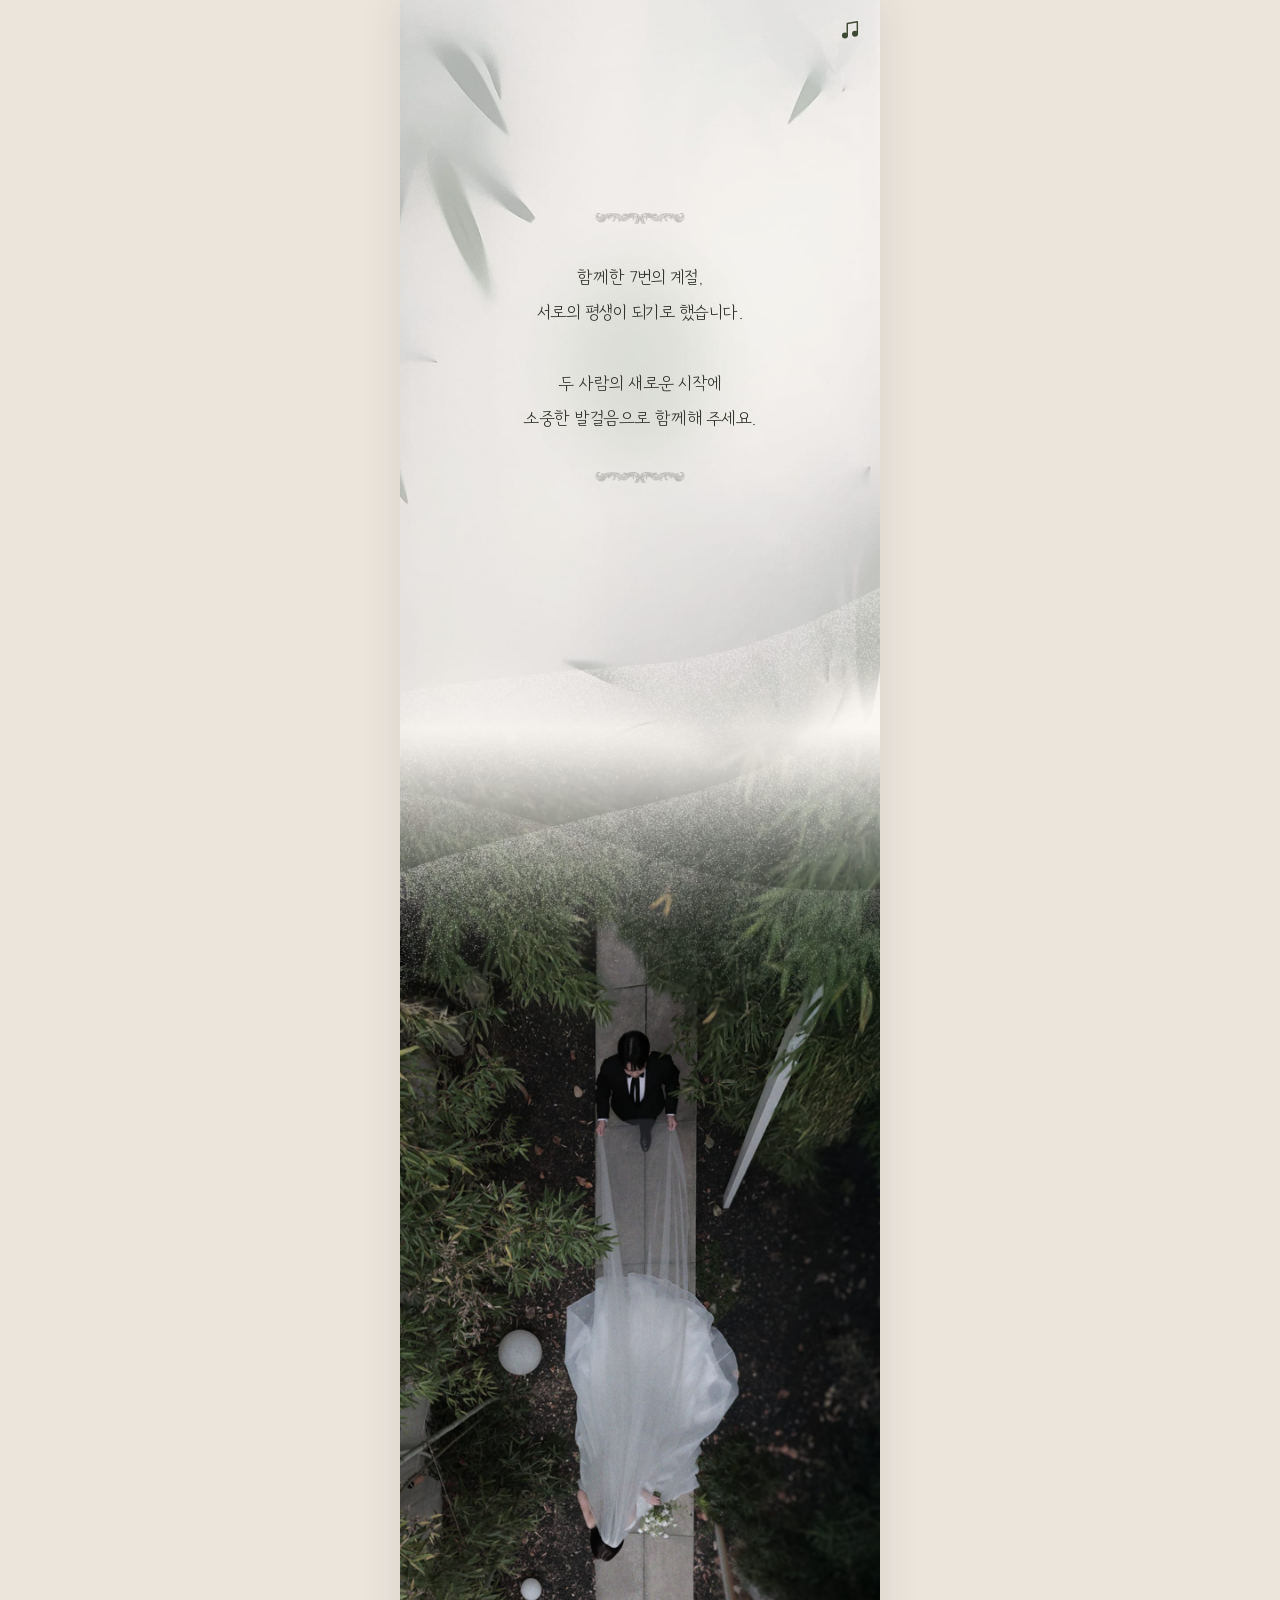
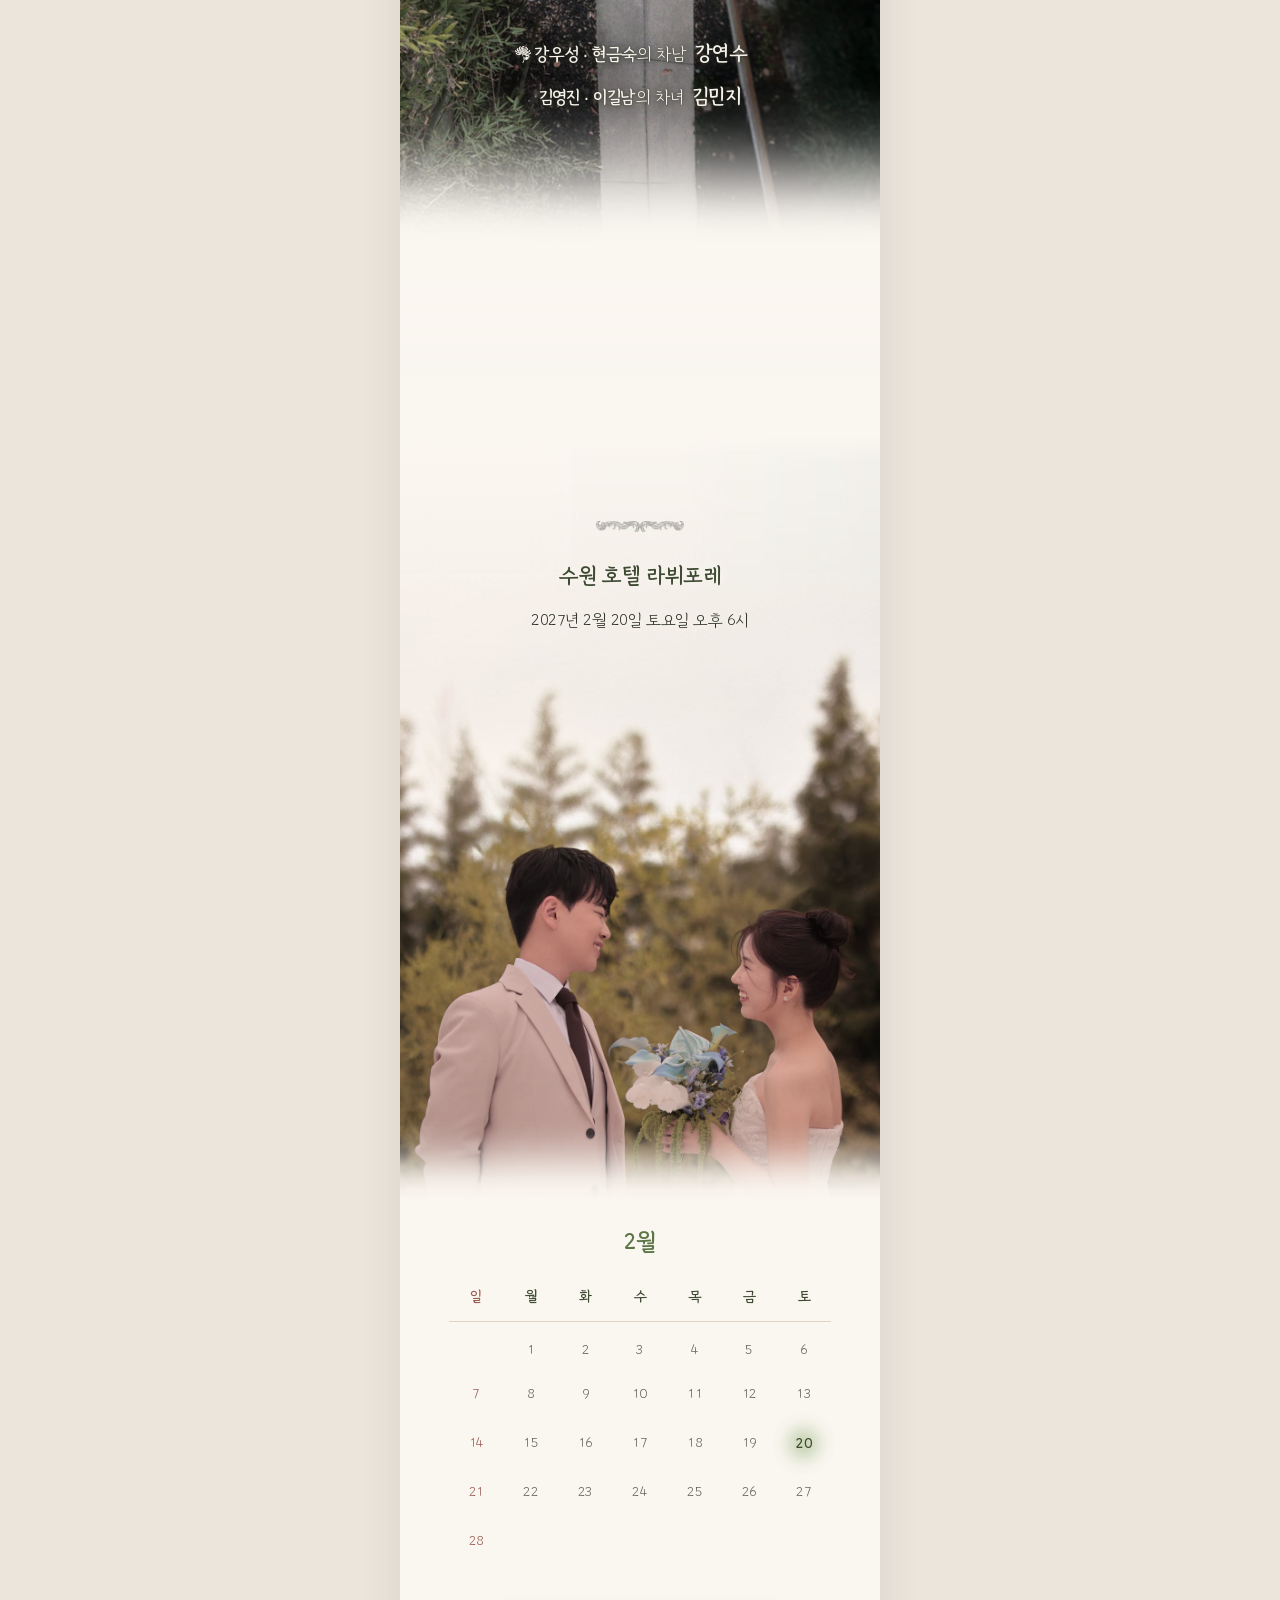
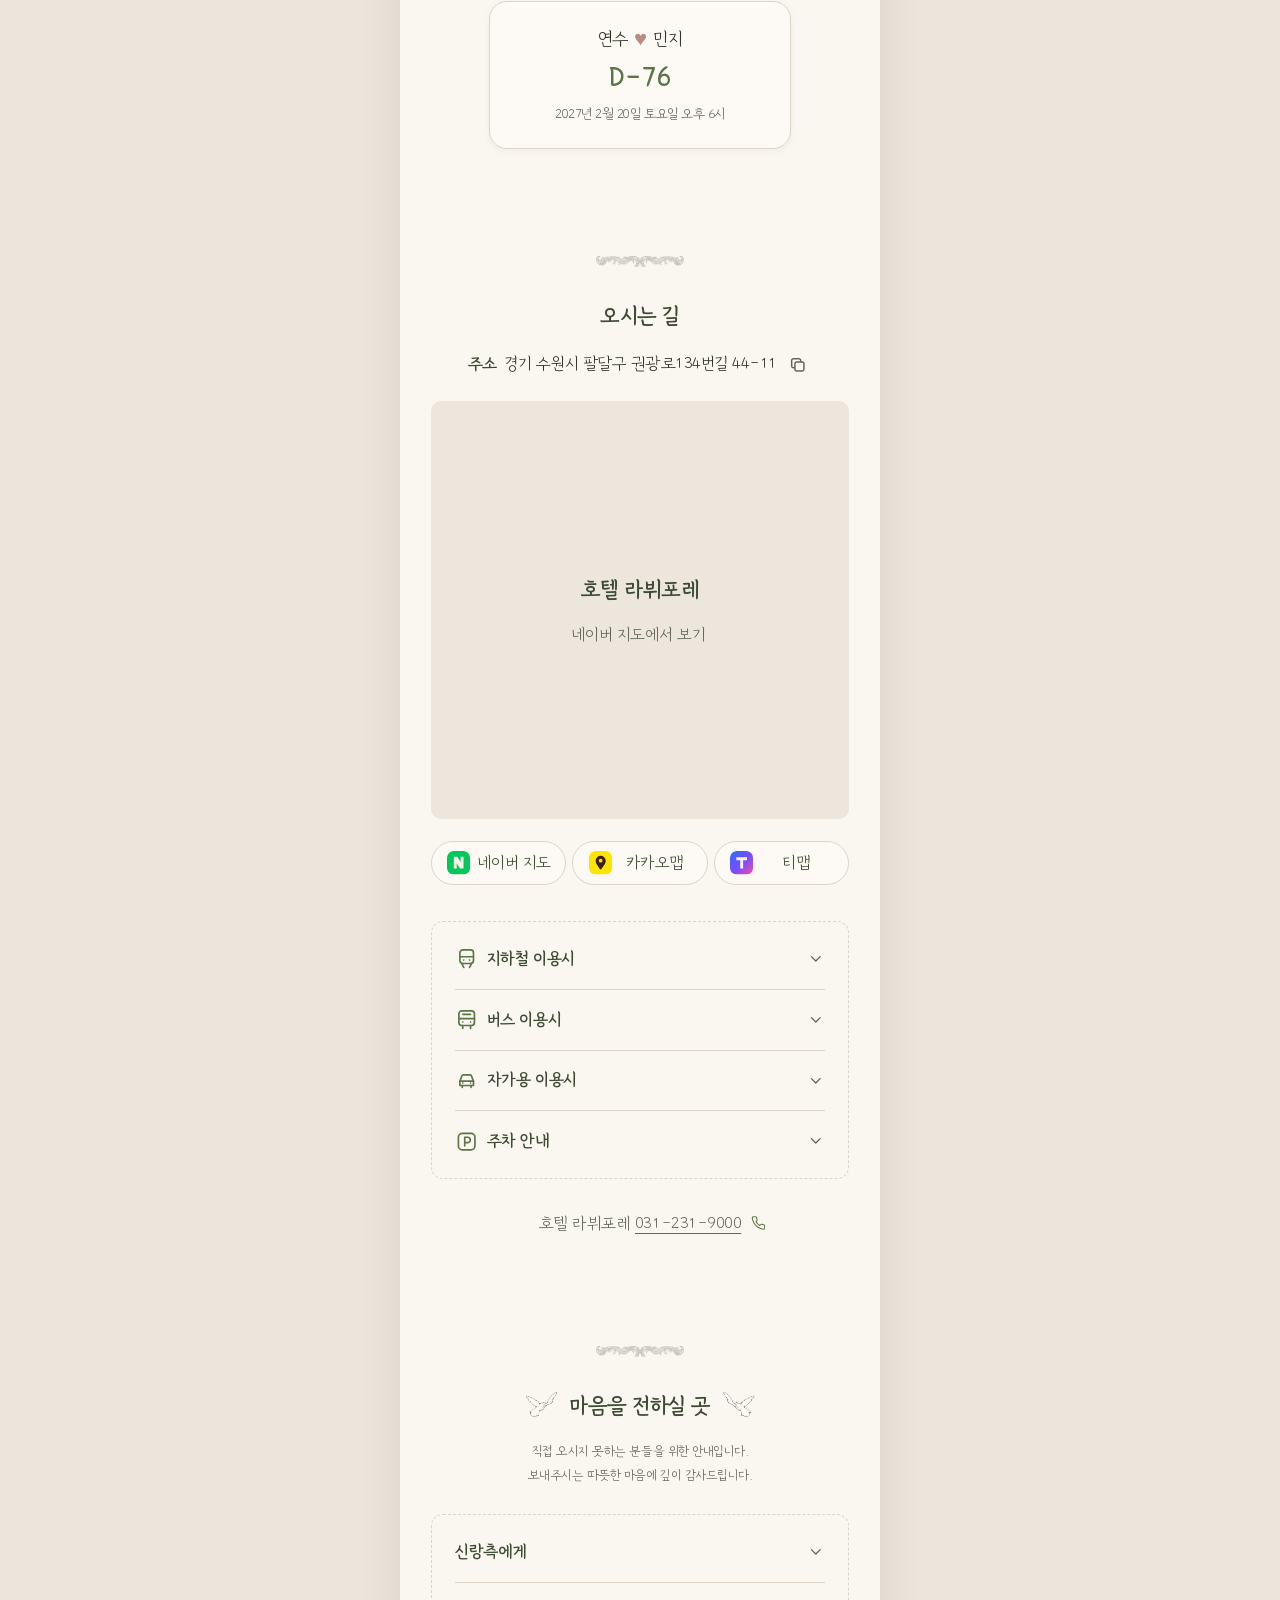
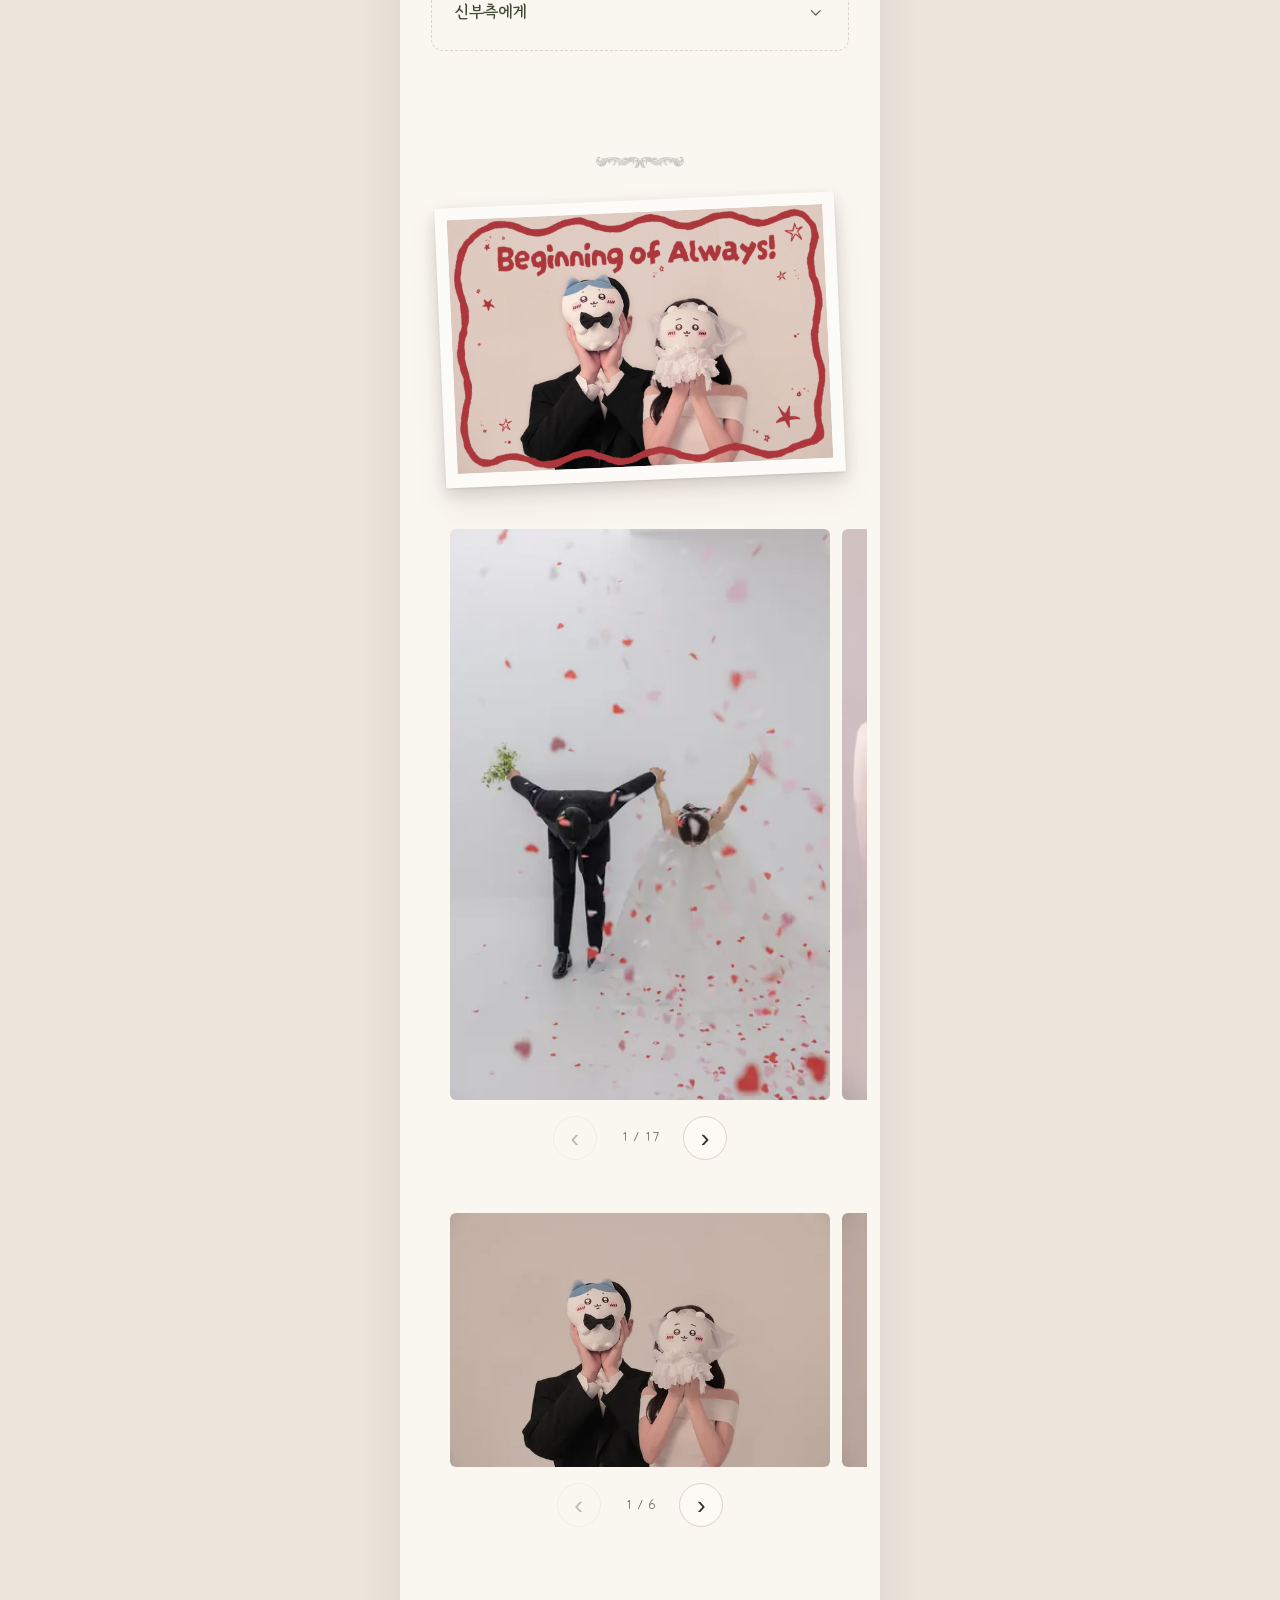
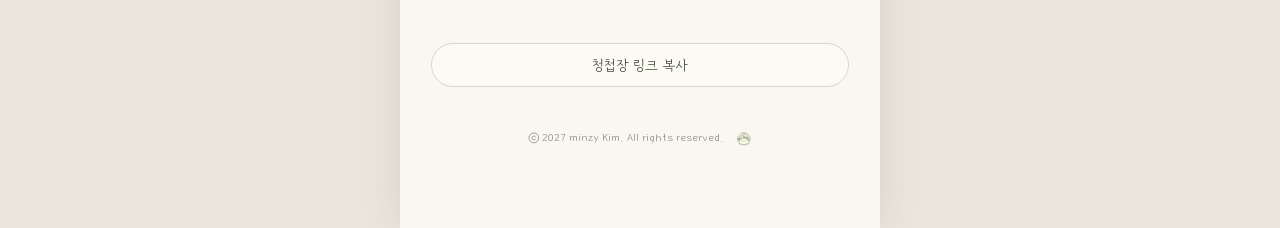
==== commit 2c6b250b: "Switch galleries to numbered retouched selections" ====
--- a/web/index.html
+++ b/web/index.html
@@ -471,8 +471,8 @@
       <details class="acc">
         <summary><h3>신랑측에게</h3><svg class="chev" viewBox="0 0 24 24" aria-hidden="true"><path d="M6 9l6 6 6-6"/></svg></summary>
         <ul>
-          <li><span class="who"><em class="role">신랑 어머니</em>현금숙</span><span class="num">국민 40660104372748<button class="copy icon" data-copy="국민 40660104372748" aria-label="계좌번호 복사"><svg viewBox="0 0 24 24" aria-hidden="true"><rect x="8.5" y="8.5" width="11" height="11" rx="2"/><path d="M15.5 8.5V6.5a2 2 0 0 0-2-2h-7a2 2 0 0 0-2 2v7a2 2 0 0 0 2 2h2"/></svg></button></span></li>
-          <li><span class="who"><em class="role">신랑</em>강연수</span><span class="num">국민 40660104372748<button class="copy icon" data-copy="국민 40660104372748" aria-label="계좌번호 복사"><svg viewBox="0 0 24 24" aria-hidden="true"><rect x="8.5" y="8.5" width="11" height="11" rx="2"/><path d="M15.5 8.5V6.5a2 2 0 0 0-2-2h-7a2 2 0 0 0-2 2v7a2 2 0 0 0 2 2h2"/></svg></button></span></li>
+          <li><span class="who"><em class="role">신랑 어머니</em>현금숙</span><span class="num">카카오뱅크 3333101138288<button class="copy icon" data-copy="카카오뱅크 3333101138288" aria-label="계좌번호 복사"><svg viewBox="0 0 24 24" aria-hidden="true"><rect x="8.5" y="8.5" width="11" height="11" rx="2"/><path d="M15.5 8.5V6.5a2 2 0 0 0-2-2h-7a2 2 0 0 0-2 2v7a2 2 0 0 0 2 2h2"/></svg></button></span></li>
+          <li><span class="who"><em class="role">신랑</em>강연수</span><span class="num">하나은행 27889050106707<button class="copy icon" data-copy="하나은행 27889050106707" aria-label="계좌번호 복사"><svg viewBox="0 0 24 24" aria-hidden="true"><rect x="8.5" y="8.5" width="11" height="11" rx="2"/><path d="M15.5 8.5V6.5a2 2 0 0 0-2-2h-7a2 2 0 0 0-2 2v7a2 2 0 0 0 2 2h2"/></svg></button></span></li>
         </ul>
       </details>
       <details class="acc">
@@ -674,9 +674,9 @@
     });
   })();
 
-  // Gallery: 3-column thumbs (first 12, chevron reveals the rest) + full-screen viewer with swipe
+  // Numerically ordered portrait / landscape sliders and full-screen viewer
   (function () {
-    const GALLERIES = {"landscape": ["final-011", "final-018", "final-030", "final-032", "final-033", "final-034", "final-035", "final-036", "final-037"], "portrait": ["final-001", "final-002", "final-003", "final-004", "final-005", "final-006", "final-007", "final-008", "final-009", "final-010", "final-012", "final-013", "final-014", "final-015", "final-016", "final-017", "final-019", "final-020", "final-021", "final-022", "final-023", "final-024", "final-025", "final-026", "final-027", "final-028", "final-029", "final-031", "final-038", "final-039", "final-040", "final-041"]};
+    const GALLERIES = {"landscape": ["landscape-01", "landscape-02", "landscape-03", "landscape-04", "landscape-05", "landscape-06"], "portrait": ["portrait-01", "portrait-02", "portrait-03", "portrait-04", "portrait-05", "portrait-06", "portrait-07", "portrait-08", "portrait-09", "portrait-10", "portrait-11", "portrait-12", "portrait-13", "portrait-14", "portrait-15", "portrait-16", "portrait-17"]};
     let PHOTOS = [], groupLabel = '';
     for (const [kind, label] of [['portrait', '세로 사진'], ['landscape', '가로 사진']]) {
     const photos = GALLERIES[kind];
@@ -684,7 +684,7 @@
     const width = kind === 'landscape' ? 600 : 360, height = kind === 'landscape' ? 400 : 540;
     grid.innerHTML = photos.map((n, i) =>
       '<button type="button" data-i="' + i + '" aria-label="' + label + ' ' + (i + 1) + ' 크게 보기">' +
-      '<img src="img/gallery-final/t/' + n + '.webp" alt="" loading="lazy" decoding="async" width="' + width + '" height="' + height + '"></button>').join('');
+      '<img src="img/gallery-retouched/t/' + n + '.webp" alt="" loading="lazy" decoding="async" width="' + width + '" height="' + height + '"></button>').join('');
     const items = [...grid.querySelectorAll('button')];
     const prev = group.querySelector('[data-slide="prev"]'), next = group.querySelector('[data-slide="next"]'), position = group.querySelector('.gallery-position');
     let current = 0, frame = null;
@@ -745,10 +745,10 @@
 
     const lb = document.getElementById('lightbox'), img = lb.querySelector('.lb-img'), count = lb.querySelector('.lb-count');
     let cur = 0;
-    const preload = (i) => { const p = new Image(); p.src = 'img/gallery-final/f/' + PHOTOS[(i + PHOTOS.length) % PHOTOS.length] + '.webp'; };
+    const preload = (i) => { const p = new Image(); p.src = 'img/gallery-retouched/f/' + PHOTOS[(i + PHOTOS.length) % PHOTOS.length] + '.webp'; };
     function show(i) {
       cur = (i + PHOTOS.length) % PHOTOS.length;
-      img.src = 'img/gallery-final/f/' + PHOTOS[cur] + '.webp';
+      img.src = 'img/gallery-retouched/f/' + PHOTOS[cur] + '.webp';
       count.textContent = (cur + 1) + ' / ' + PHOTOS.length;
       img.alt = groupLabel + ' ' + (cur + 1);
       preload(cur + 1); preload(cur - 1);
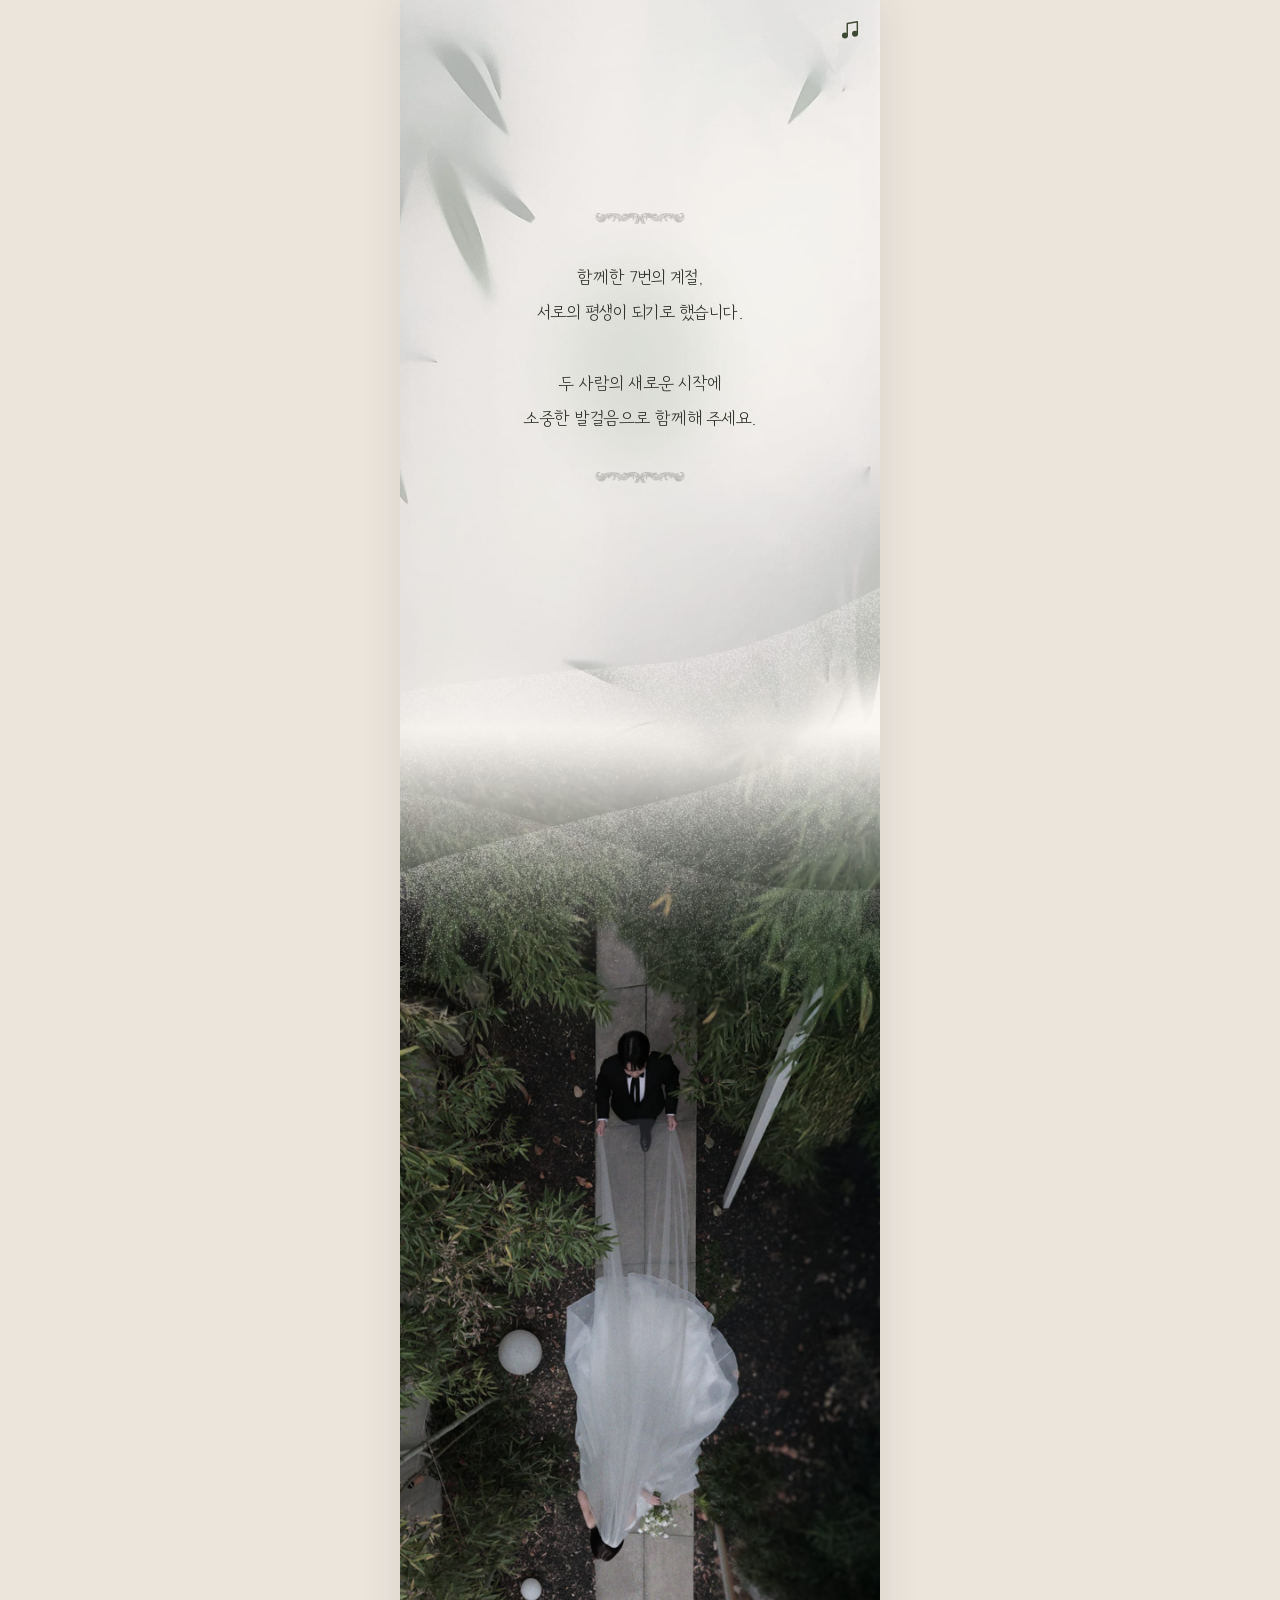
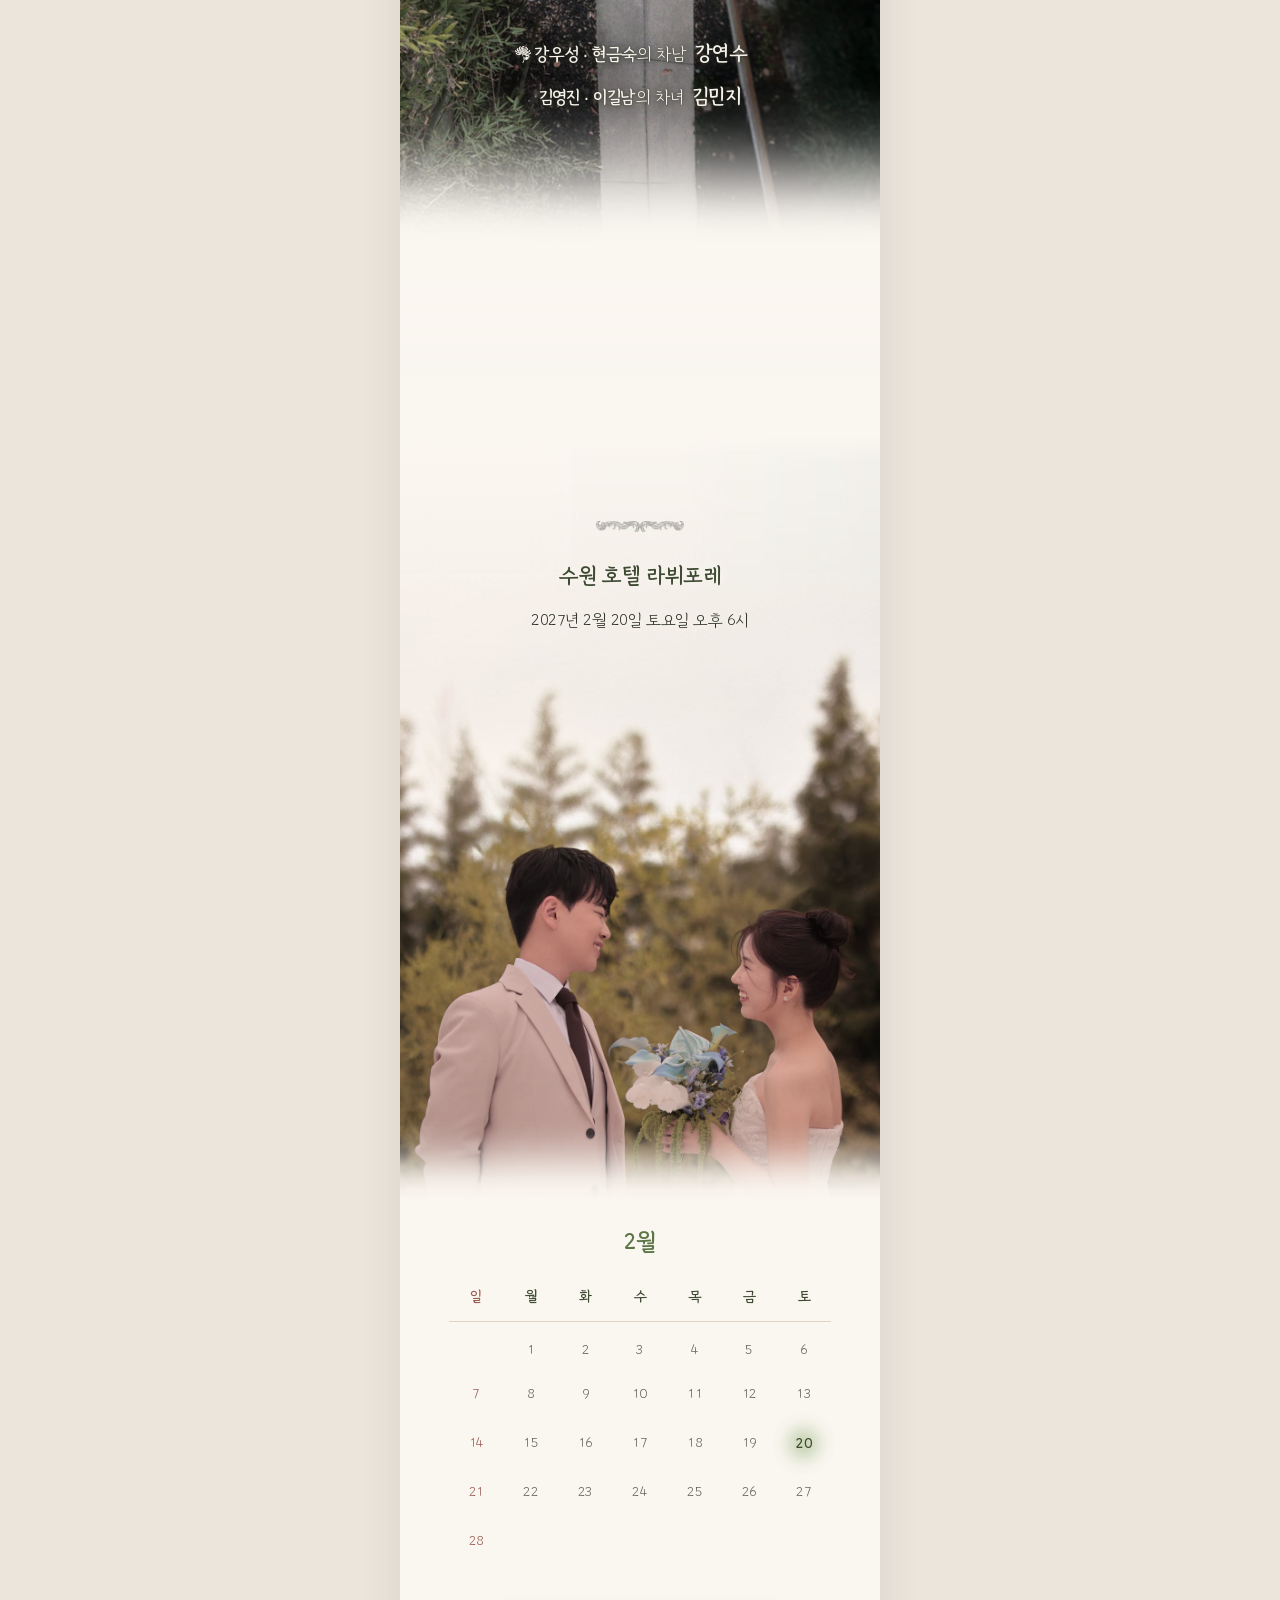
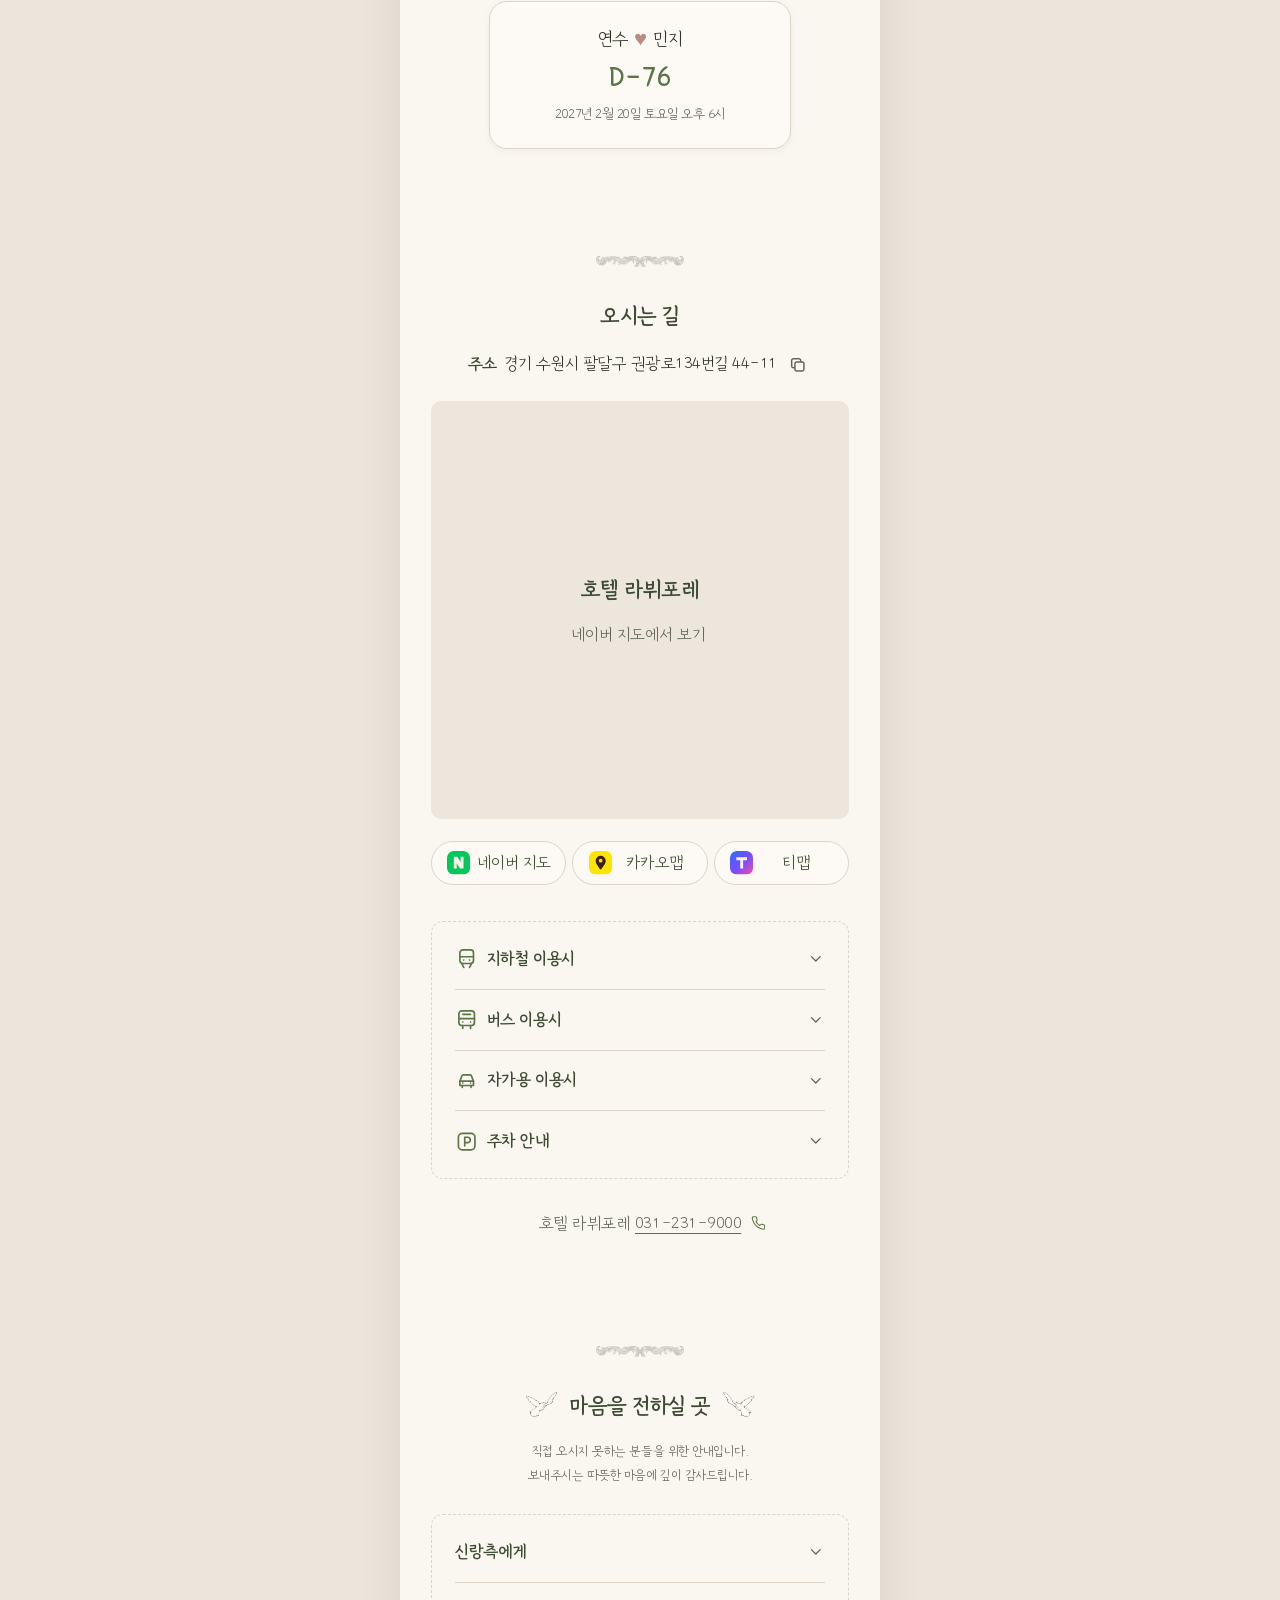
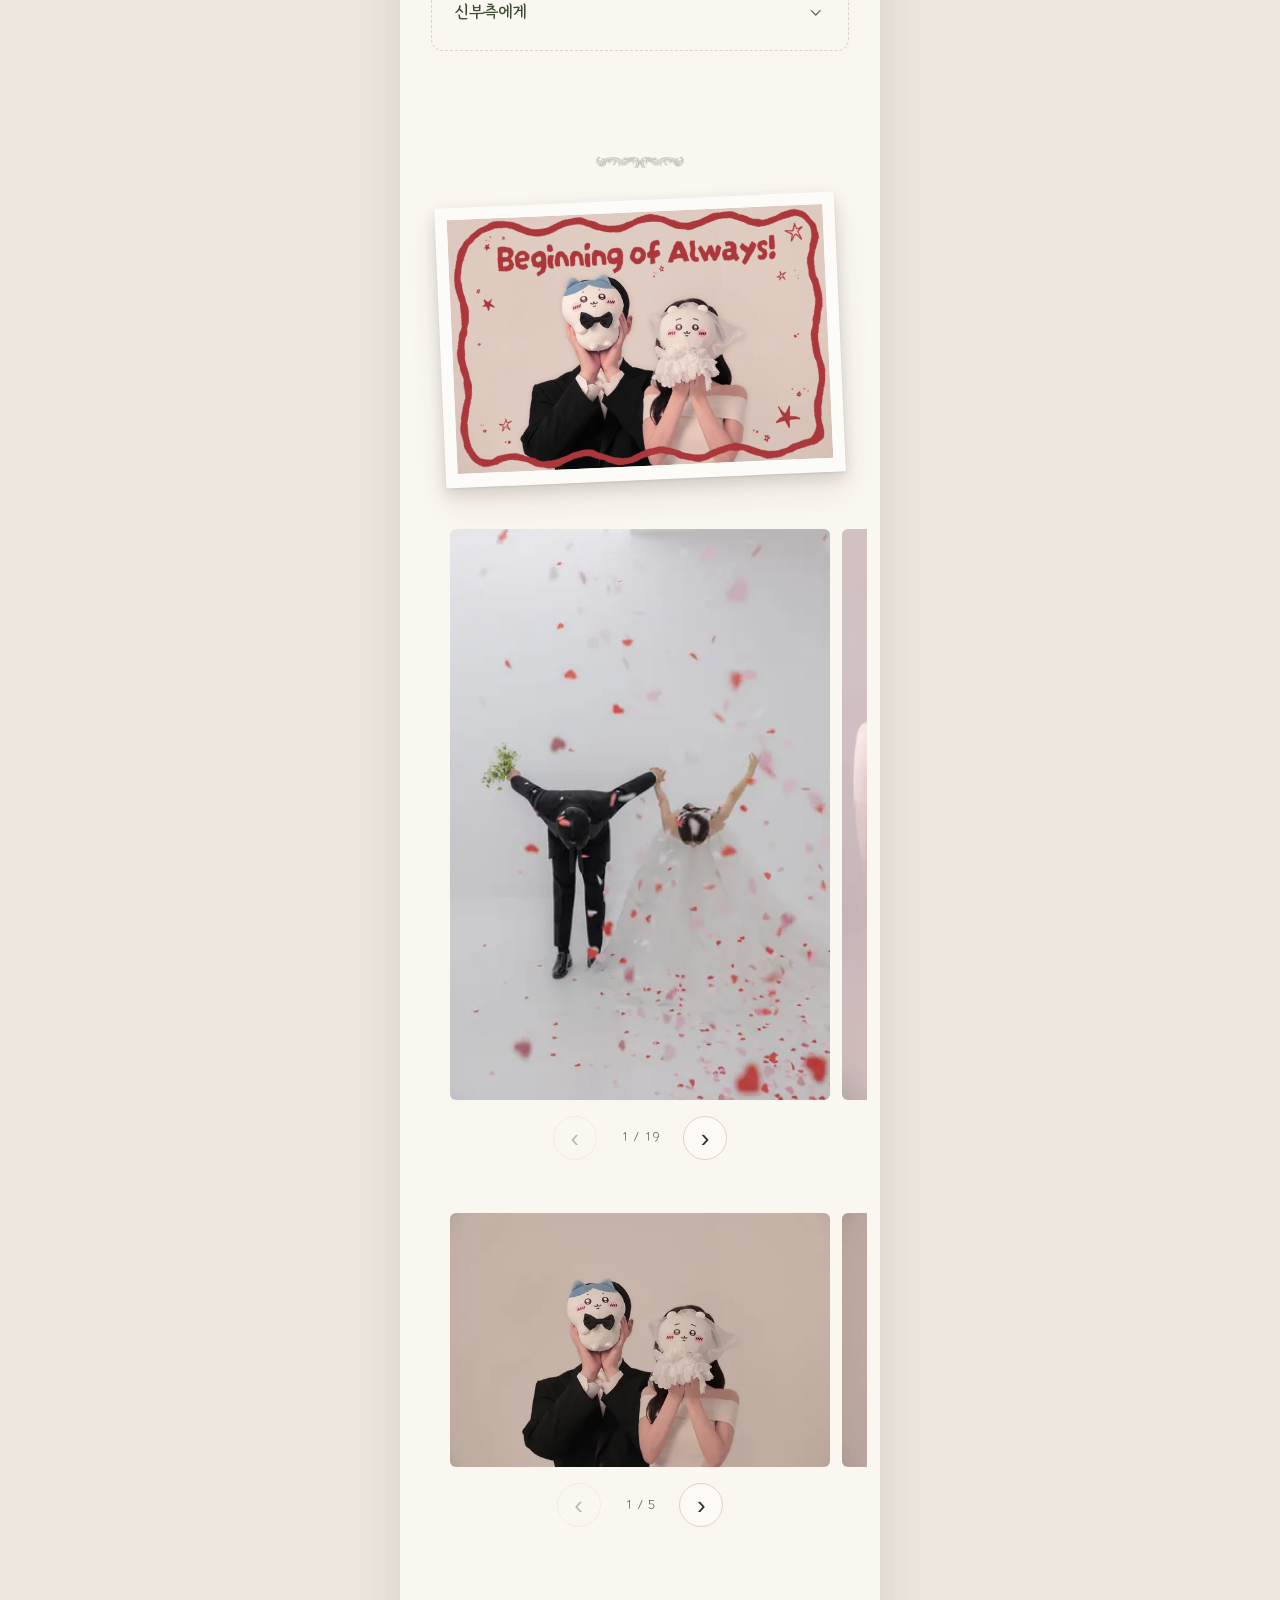
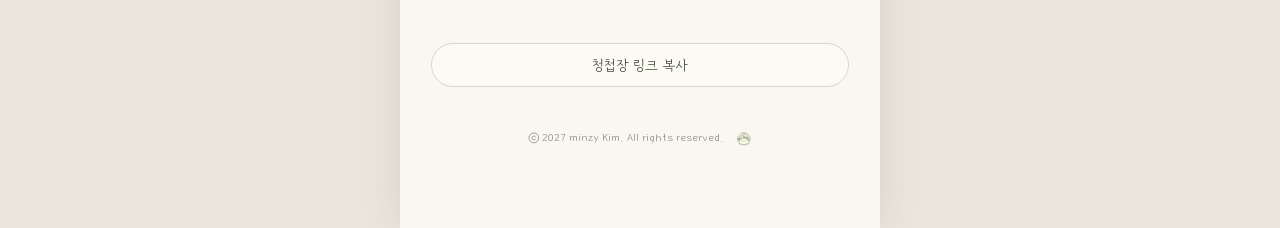
==== commit d074c033: "Show Maple photo as portrait 18 and move landscape 6 to portrait 19" ====
--- a/web/index.html
+++ b/web/index.html
@@ -676,7 +676,7 @@
 
   // Numerically ordered portrait / landscape sliders and full-screen viewer
   (function () {
-    const GALLERIES = {"landscape": ["landscape-01", "landscape-02", "landscape-03", "landscape-04", "landscape-05", "landscape-06"], "portrait": ["portrait-01", "portrait-02", "portrait-03", "portrait-04", "portrait-05", "portrait-06", "portrait-07", "portrait-08", "portrait-09", "portrait-10", "portrait-11", "portrait-12", "portrait-13", "portrait-14", "portrait-15", "portrait-16", "portrait-17"]};
+    const GALLERIES = {"landscape": ["landscape-01", "landscape-02", "landscape-03", "landscape-04", "landscape-05"], "portrait": ["portrait-01", "portrait-02", "portrait-03", "portrait-04", "portrait-05", "portrait-06", "portrait-07", "portrait-08", "portrait-09", "portrait-10", "portrait-11", "portrait-12", "portrait-13", "portrait-14", "portrait-15", "portrait-16", "portrait-17", "portrait-18", "portrait-19"]};
     let PHOTOS = [], groupLabel = '';
     for (const [kind, label] of [['portrait', '세로 사진'], ['landscape', '가로 사진']]) {
     const photos = GALLERIES[kind];
